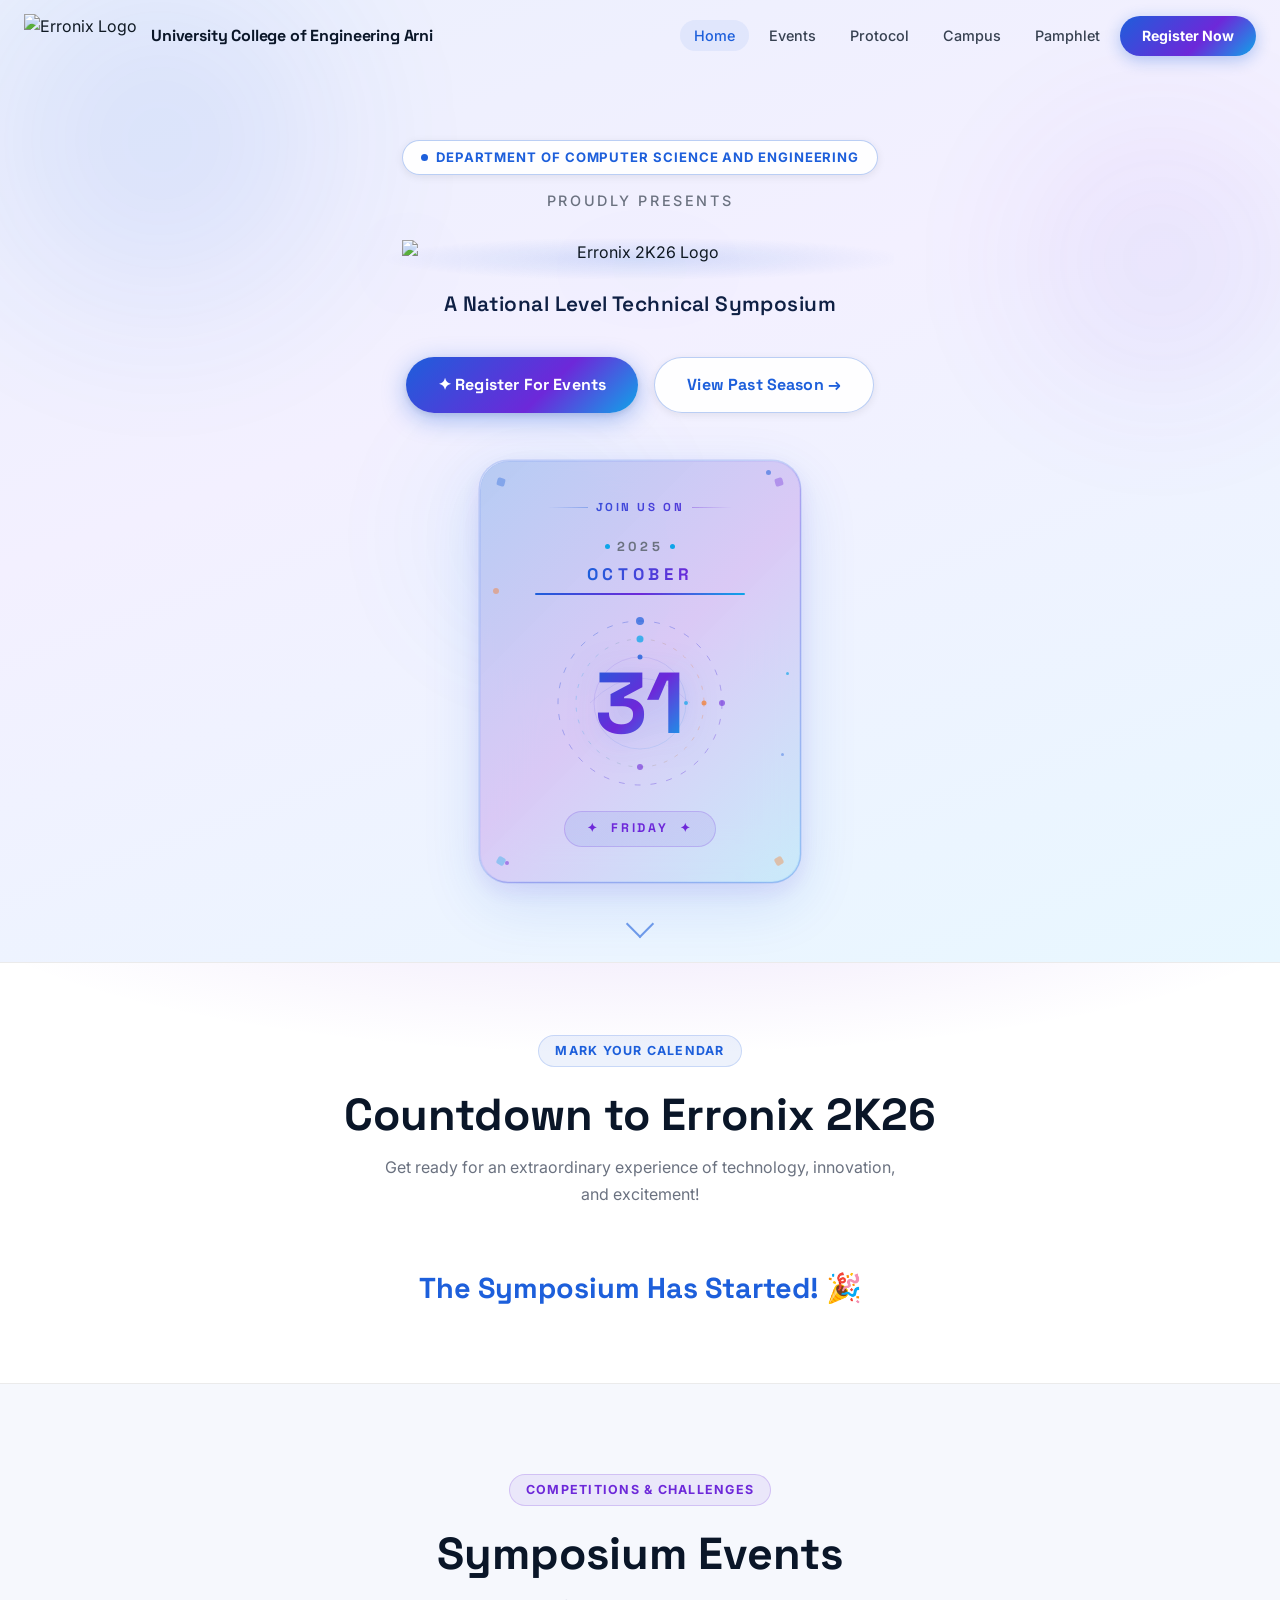
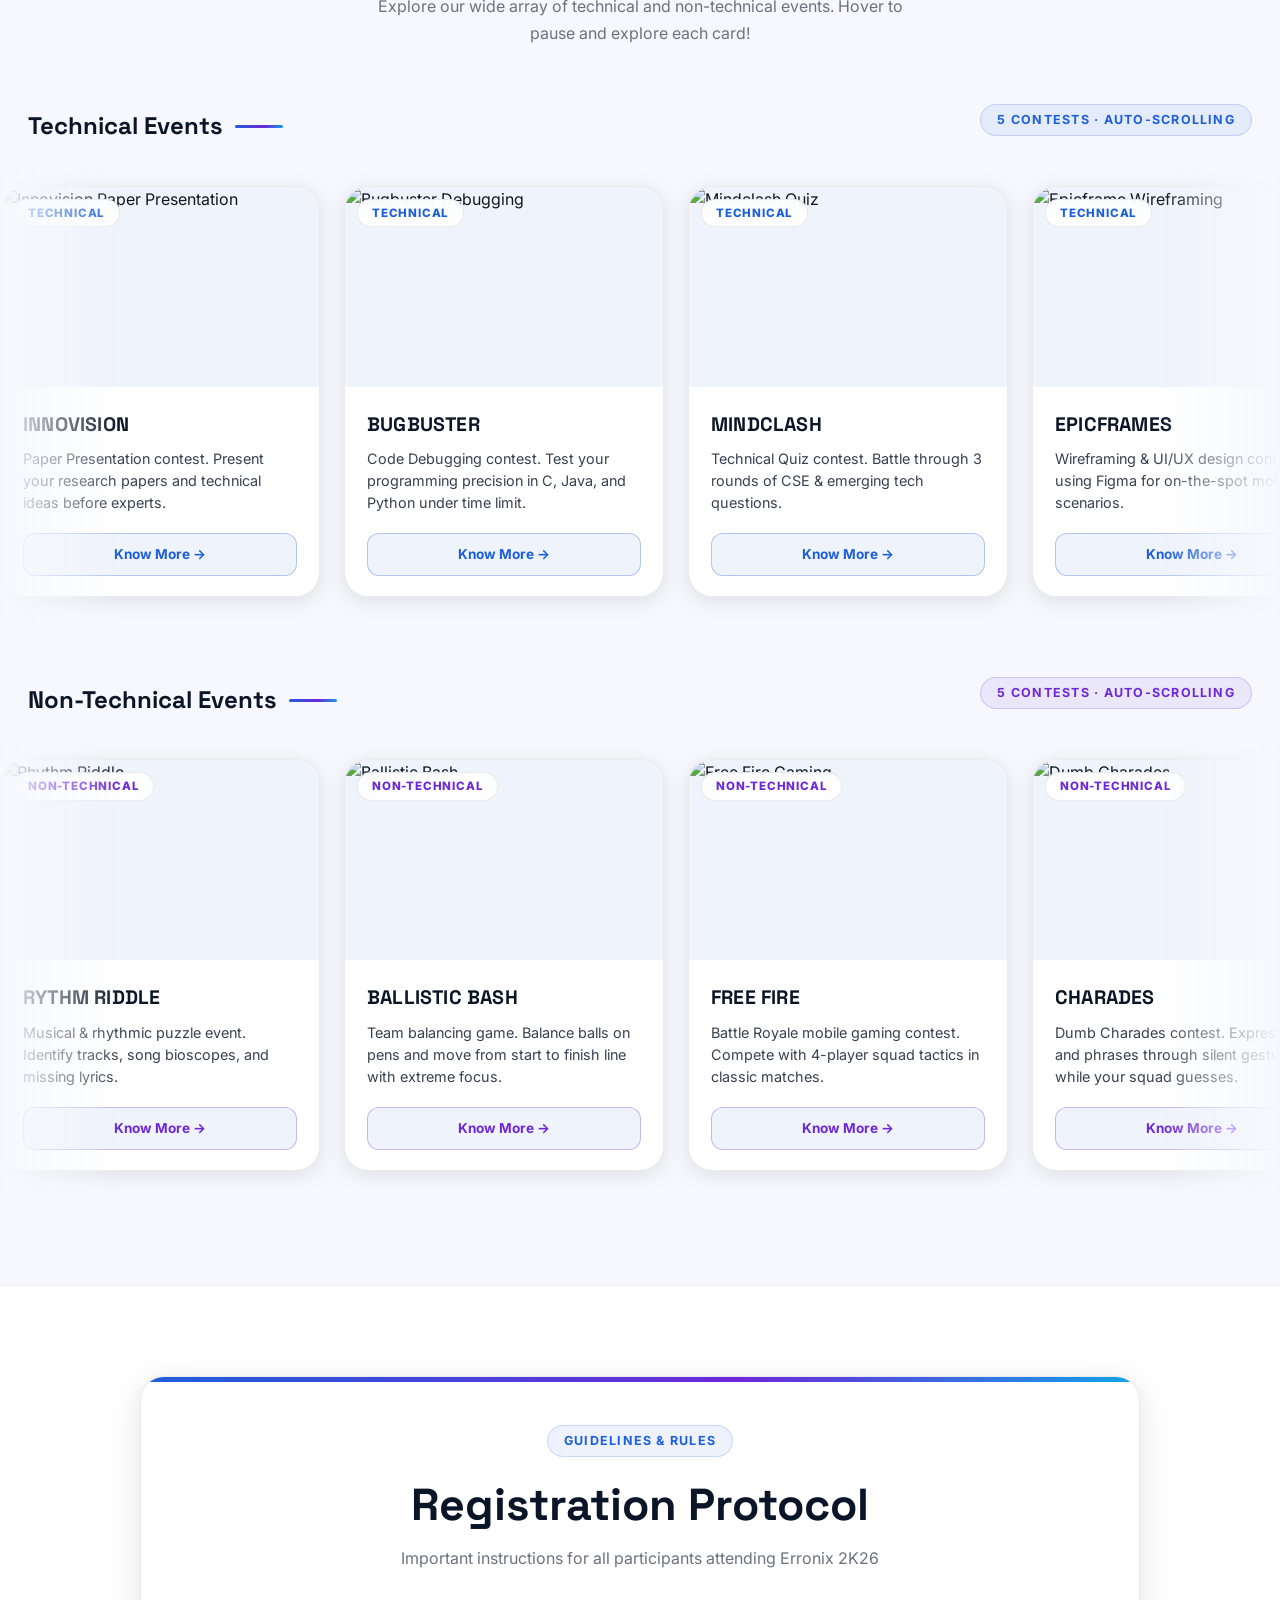
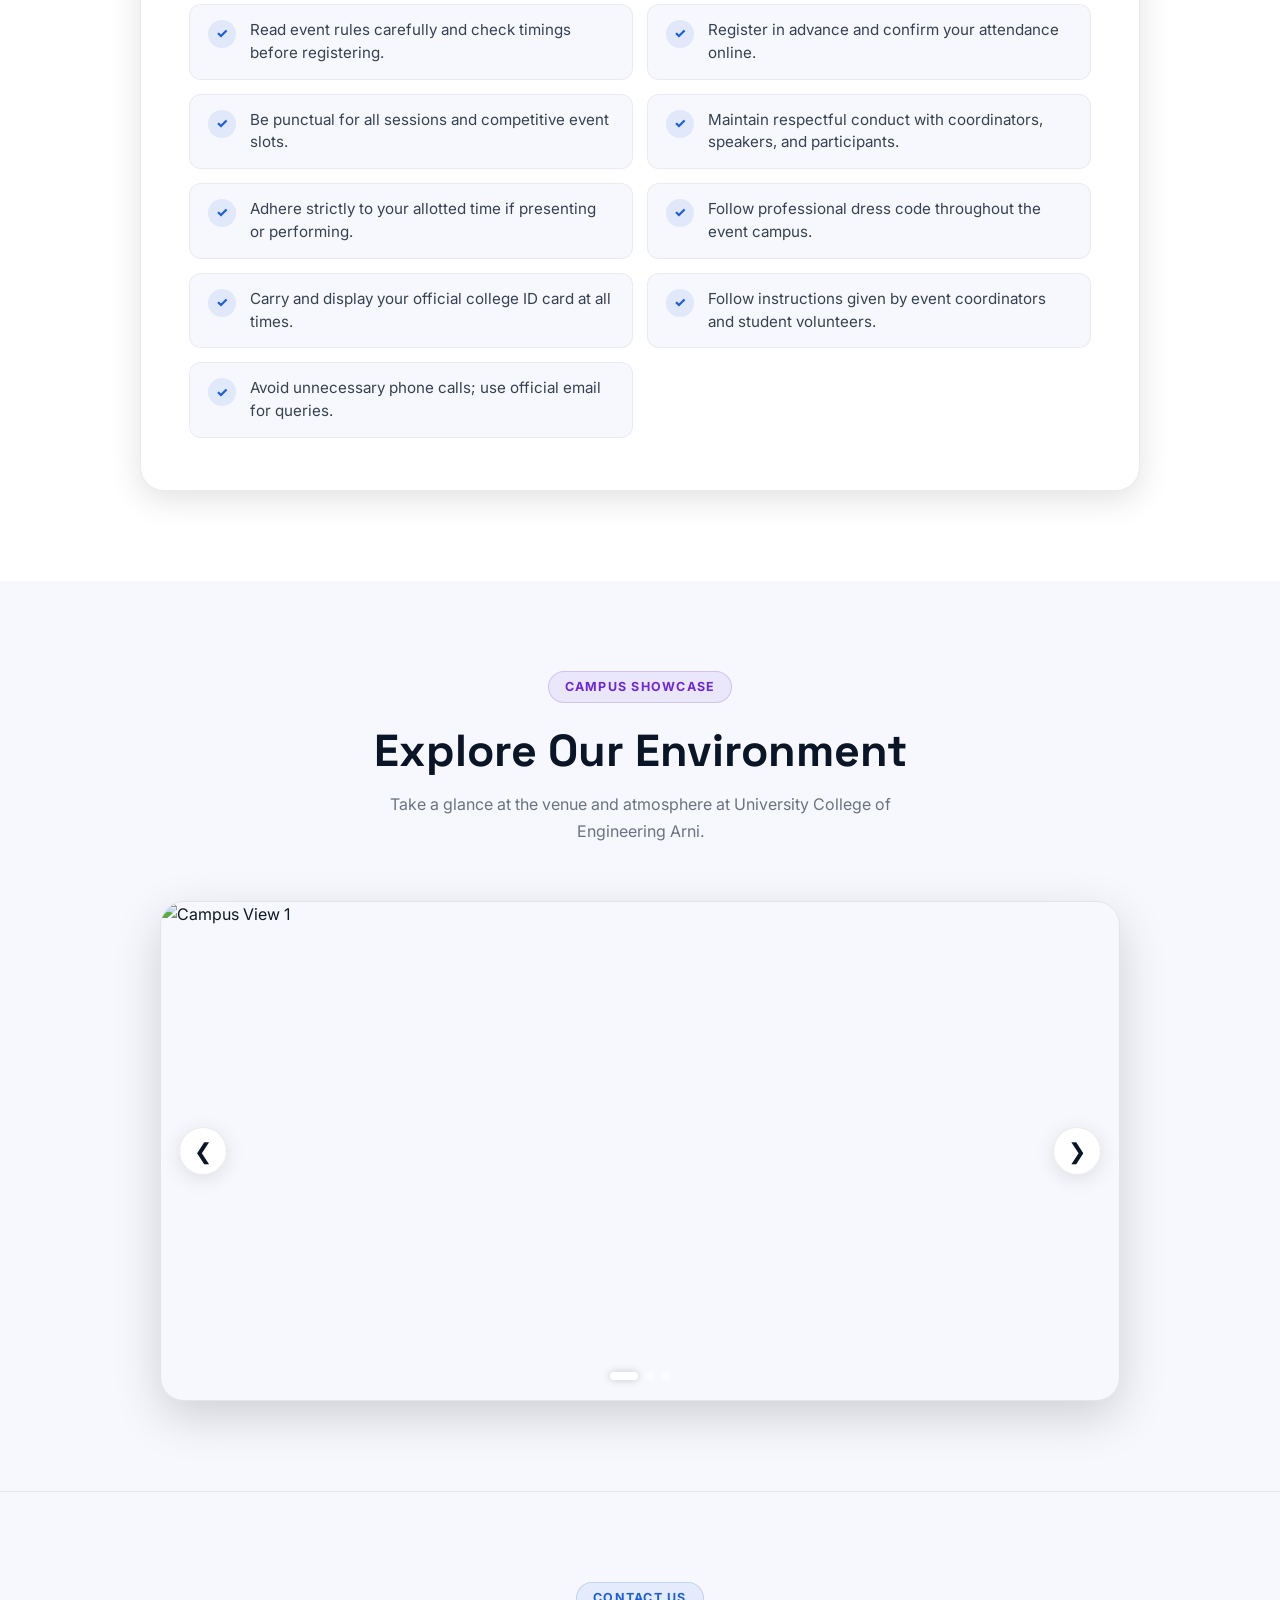
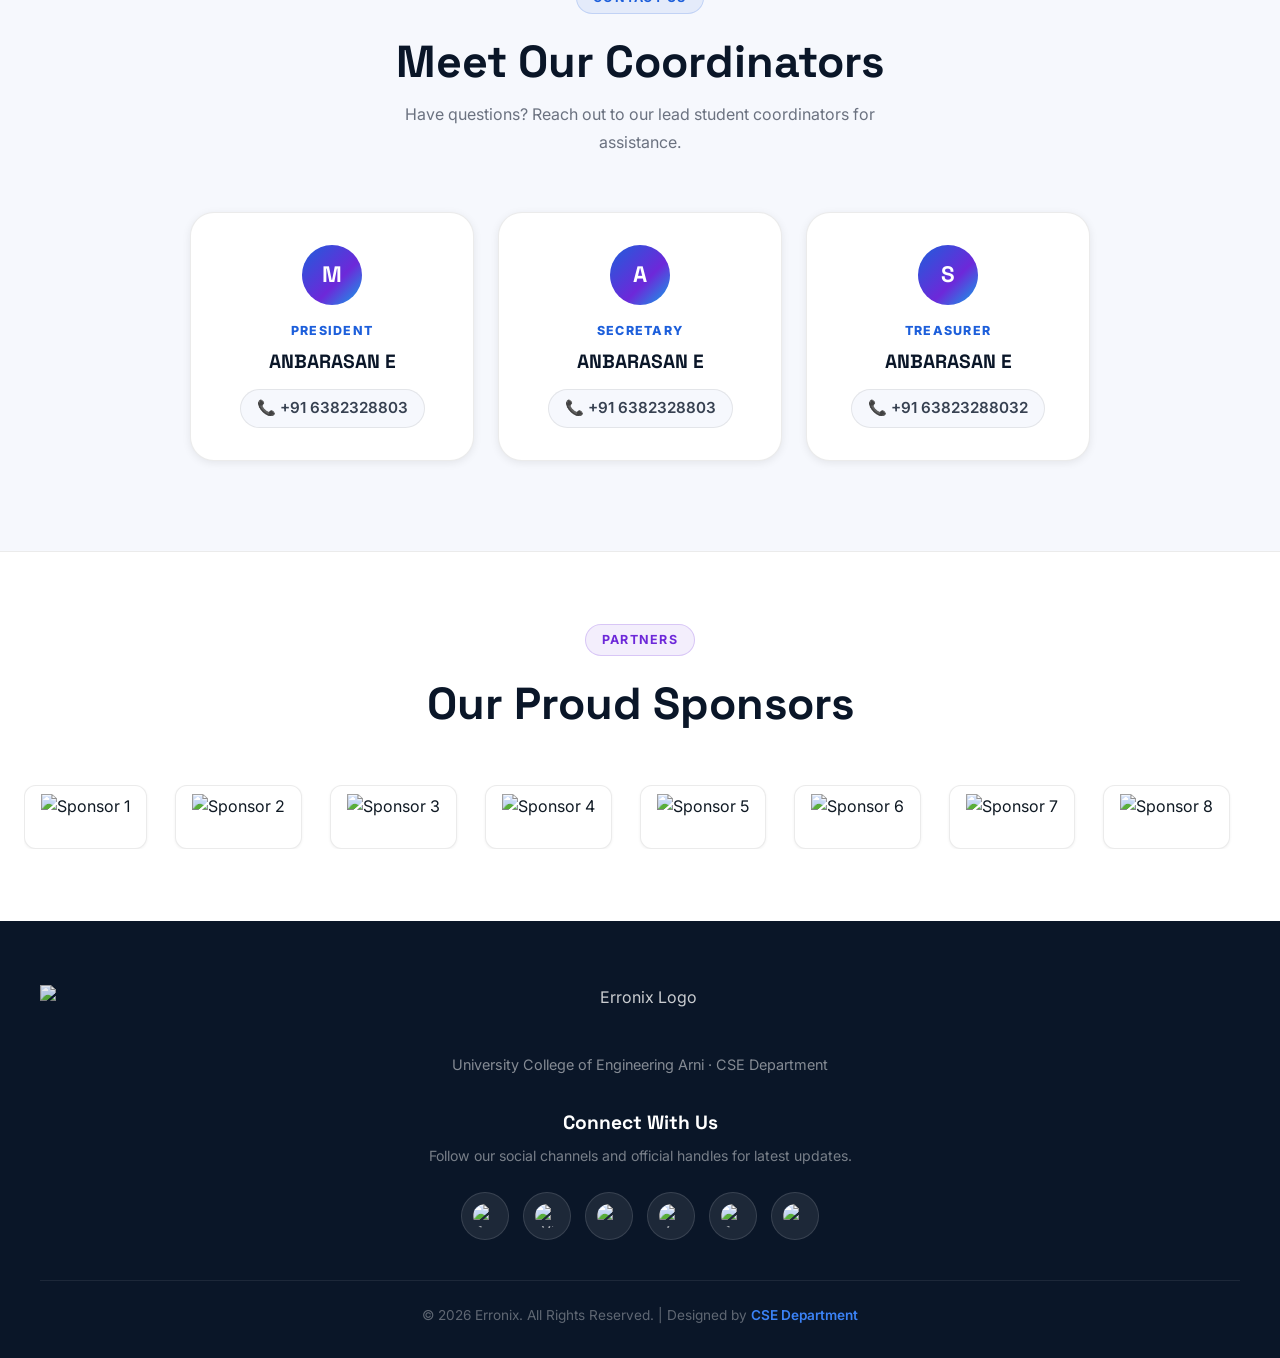
==== index.html @ 5294d1e8 "Add site HTML, CSS, and Markdown files" ====
<!DOCTYPE html>
<html lang="en">

<head>
  <meta charset="UTF-8" />
  <meta name="viewport" content="width=device-width, initial-scale=1.0" />
  <title>Erronix 2K26 — National Level Technical Symposium</title>
  <meta name="description"
    content="Erronix 2K26 — A national level technical symposium hosted by the Department of Computer Science and Engineering, University College of Engineering Arni. Register for technical and non-technical events.">
  <link rel="icon" type="image/x-icon" href="assets/weblogofinal.png">
  <link rel="preconnect" href="https://fonts.googleapis.com">
  <link rel="preconnect" href="https://fonts.gstatic.com" crossorigin>
  <link
    href="https://fonts.googleapis.com/css2?family=Inter:wght@300;400;500;600;700;800;900&family=Space+Grotesk:wght@400;500;600;700;800&display=swap"
    rel="stylesheet">

  <style>
    /* =============================================
       DESIGN TOKENS
    ============================================= */
    :root {
      --bg-main: #F6F8FD;
      --bg-surface: #FFFFFF;
      --bg-elevated: #EFF3FC;
      --bg-glass: rgba(255, 255, 255, 0.72);
      --bg-glass-strong: rgba(255, 255, 255, 0.92);

      --primary-navy: #0A1628;
      --primary-deep: #0F2044;
      --brand-blue: #1D5FDB;
      --brand-blue-light: #3B82F6;
      --brand-violet: #6D28D9;
      --brand-violet-light: #8B5CF6;
      --brand-cyan: #0EA5E9;
      --brand-orange: #F97316;

      --text-primary: #0F1923;
      --text-secondary: #374151;
      --text-muted: #6B7280;
      --text-inverse: #FFFFFF;

      --border-light: rgba(0, 0, 0, 0.08);
      --border-subtle: rgba(0, 0, 0, 0.05);
      --border-accent: rgba(29, 95, 219, 0.3);

      --gradient-primary: linear-gradient(135deg, #1D5FDB 0%, #6D28D9 60%, #0EA5E9 100%);
      --gradient-hero: linear-gradient(160deg, #EBF0FD 0%, #F3F0FF 40%, #E8F7FF 100%);
      --gradient-glow: radial-gradient(ellipse 80% 60% at 50% -20%, rgba(109, 40, 217, 0.12) 0%, transparent 70%);

      --shadow-xs: 0 1px 3px rgba(0, 0, 0, 0.06);
      --shadow-sm: 0 2px 8px rgba(0, 0, 0, 0.08);
      --shadow-md: 0 4px 20px rgba(0, 0, 0, 0.10);
      --shadow-lg: 0 8px 32px rgba(0, 0, 0, 0.12);
      --shadow-xl: 0 16px 48px rgba(0, 0, 0, 0.16);
      --shadow-glow-blue: 0 0 32px rgba(29, 95, 219, 0.25);
      --shadow-glow-violet: 0 0 32px rgba(109, 40, 217, 0.22);

      --radius-sm: 8px;
      --radius-md: 12px;
      --radius-lg: 18px;
      --radius-xl: 24px;
      --radius-full: 9999px;

      --font-body: 'Inter', sans-serif;
      --font-heading: 'Space Grotesk', sans-serif;

      --transition-fast: 0.18s cubic-bezier(0.4, 0, 0.2, 1);
      --transition-normal: 0.3s cubic-bezier(0.4, 0, 0.2, 1);
      --transition-slow: 0.55s cubic-bezier(0.4, 0, 0.2, 1);
    }

    /* =============================================
       RESET & BASE
    ============================================= */
    *,
    *::before,
    *::after {
      box-sizing: border-box;
      margin: 0;
      padding: 0;
    }

    html {
      scroll-behavior: smooth;
      font-size: 16px;
    }

    body {
      font-family: var(--font-body);
      background-color: var(--bg-main);
      color: var(--text-primary);
      line-height: 1.6;
      overflow-x: hidden;
    }

    a {
      text-decoration: none;
      color: inherit;
    }

    img {
      display: block;
      max-width: 100%;
    }

    ul {
      list-style: none;
    }

    button {
      cursor: pointer;
      border: none;
      background: none;
      font-family: inherit;
    }

    /* =============================================
       PARTICLE CANVAS BACKGROUND
    ============================================= */
    #particleCanvas {
      position: fixed;
      top: 0;
      left: 0;
      width: 100%;
      height: 100%;
      pointer-events: none;
      z-index: 0;
      opacity: 0.55;
    }

    /* =============================================
       HERO GRADIENT ORBS (decorative)
    ============================================= */
    .orb {
      position: absolute;
      border-radius: 50%;
      pointer-events: none;
      z-index: 0;
      filter: blur(70px);
      opacity: 0.45;
      animation: orbFloat 12s ease-in-out infinite;
    }

    .orb-1 {
      width: 520px;
      height: 520px;
      background: radial-gradient(circle, rgba(29, 95, 219, 0.28) 0%, transparent 70%);
      top: -120px;
      left: -100px;
      animation-delay: 0s;
    }

    .orb-2 {
      width: 400px;
      height: 400px;
      background: radial-gradient(circle, rgba(109, 40, 217, 0.22) 0%, transparent 70%);
      top: 60px;
      right: -80px;
      animation-delay: 4s;
    }

    .orb-3 {
      width: 300px;
      height: 300px;
      background: radial-gradient(circle, rgba(14, 165, 233, 0.18) 0%, transparent 70%);
      top: 40%;
      left: 30%;
      animation-delay: 7s;
    }

    @keyframes orbFloat {

      0%,
      100% {
        transform: translateY(0) scale(1);
      }

      50% {
        transform: translateY(-30px) scale(1.06);
      }
    }

    /* =============================================
       NAVBAR
    ============================================= */
    .navbar {
      position: fixed;
      top: 0;
      left: 0;
      right: 0;
      z-index: 1000;
      padding: 0 24px;
      transition: all 0.35s cubic-bezier(0.4, 0, 0.2, 1);
    }

    .navbar.scrolled {
      background: var(--bg-glass-strong);
      backdrop-filter: blur(20px) saturate(180%);
      -webkit-backdrop-filter: blur(20px) saturate(180%);
      border-bottom: 1px solid var(--border-light);
      box-shadow: var(--shadow-sm);
    }

    .nav-container {
      max-width: 1320px;
      margin: 0 auto;
      display: flex;
      align-items: center;
      justify-content: space-between;
      height: 72px;
      gap: 16px;
    }

    .nav-brand {
      display: flex;
      align-items: center;
      gap: 14px;
      flex-shrink: 0;
    }

    .nav-logo-img {
      height: 44px;
      width: auto;
      object-fit: contain;
      flex-shrink: 0;
    }

    .nav-college-title {
      font-family: var(--font-heading);
      font-size: clamp(1rem, 1.22vw, 1.2rem);
      font-weight: 700;
      color: var(--primary-navy);
      white-space: nowrap;
      flex-shrink: 0;
      letter-spacing: -0.01em;
      line-height: 1;
      display: block;
    }

    @media (max-width: 1180px) {
      .nav-college-title {
        font-size: clamp(0.85rem, 1.1vw, 1.05rem);
      }
    }

    @media (max-width: 768px) {
      .nav-college-title {
        font-size: clamp(0.72rem, 3.2vw, 0.92rem);
      }
      .nav-brand {
        gap: 8px;
      }
    }

    .nav-menu {
      display: flex;
      align-items: center;
      gap: 6px;
    }

    .nav-link {
      font-size: 0.9rem;
      font-weight: 500;
      color: var(--text-secondary);
      padding: 7px 14px;
      border-radius: var(--radius-full);
      transition: all var(--transition-fast);
      position: relative;
    }

    .nav-link:hover,
    .nav-link.active {
      color: var(--brand-blue);
      background: rgba(29, 95, 219, 0.07);
    }

    .btn-nav-register {
      display: inline-flex;
      align-items: center;
      gap: 8px;
      padding: 9px 22px;
      background: var(--gradient-primary);
      color: #fff;
      font-size: 0.88rem;
      font-weight: 700;
      border-radius: var(--radius-full);
      box-shadow: 0 4px 16px rgba(29, 95, 219, 0.32);
      transition: all var(--transition-normal);
      white-space: nowrap;
    }

    .btn-nav-register:hover {
      transform: translateY(-2px);
      box-shadow: 0 8px 24px rgba(29, 95, 219, 0.42);
    }

    /* Mobile toggle */
    .mobile-toggle {
      display: none;
      flex-direction: column;
      gap: 5px;
      padding: 8px;
      cursor: pointer;
    }

    .mobile-toggle span {
      display: block;
      width: 24px;
      height: 2px;
      background: var(--primary-navy);
      border-radius: 2px;
      transition: all 0.28s;
    }

    @media (max-width: 768px) {
      .mobile-toggle {
        display: flex;
      }

      .nav-menu {
        display: none;
        flex-direction: column;
        position: absolute;
        top: 72px;
        left: 0;
        right: 0;
        background: var(--bg-glass-strong);
        backdrop-filter: blur(20px);
        border-bottom: 1px solid var(--border-light);
        padding: 16px 20px 24px;
        gap: 4px;
        box-shadow: var(--shadow-lg);
      }

      .nav-menu.show {
        display: flex;
      }

      .nav-link {
        width: 100%;
        padding: 10px 16px;
      }

      .btn-nav-register {
        width: 100%;
        justify-content: center;
        margin-top: 8px;
      }
    }

    /* =============================================
       HERO SECTION
    ============================================= */
    .hero-section {
      position: relative;
      min-height: 100vh;
      display: flex;
      flex-direction: column;
      align-items: center;
      justify-content: center;
      text-align: center;
      padding: 140px 24px 80px;
      overflow: hidden;
      background: var(--gradient-hero);
    }

    .hero-content {
      position: relative;
      z-index: 2;
      display: flex;
      flex-direction: column;
      align-items: center;
    }

    /* Floating badge */
    .hero-badge {
      display: inline-flex;
      align-items: center;
      gap: 8px;
      background: var(--bg-glass-strong);
      border: 1px solid var(--border-accent);
      padding: 6px 18px;
      border-radius: var(--radius-full);
      font-size: 0.82rem;
      font-weight: 700;
      color: var(--brand-blue);
      letter-spacing: 0.07em;
      text-transform: uppercase;
      box-shadow: var(--shadow-sm);
      margin-bottom: 14px;
      animation: fadeSlideDown 0.7s ease both;
      animation-delay: 0.1s;
    }

    .hero-badge::before {
      content: '';
      width: 7px;
      height: 7px;
      border-radius: 50%;
      background: var(--brand-blue);
      animation: pulse 2s infinite;
    }

    @keyframes pulse {

      0%,
      100% {
        opacity: 1;
        transform: scale(1);
      }

      50% {
        opacity: 0.5;
        transform: scale(1.5);
      }
    }

    .hero-presents {
      font-size: 0.9rem;
      font-weight: 500;
      color: var(--text-muted);
      letter-spacing: 0.18em;
      text-transform: uppercase;
      margin-bottom: 28px;
      animation: fadeSlideDown 0.7s ease both;
      animation-delay: 0.2s;
    }

    .hero-logo-wrapper {
      max-width: 560px;
      width: 100%;
      margin: 0 auto 22px;
      animation: heroLogoIn 0.9s cubic-bezier(0.34, 1.56, 0.64, 1) both;
      animation-delay: 0.3s;
      position: relative;
    }

    .hero-logo-wrapper::after {
      content: '';
      position: absolute;
      inset: -16px;
      background: radial-gradient(ellipse 70% 50% at 50% 60%, rgba(29, 95, 219, 0.14) 0%, transparent 75%);
      z-index: -1;
      pointer-events: none;
    }

    .hero-logo-wrapper img {
      width: 100%;
      height: auto;
      filter: drop-shadow(0 16px 40px rgba(29, 95, 219, 0.22));
      transition: filter var(--transition-normal), transform var(--transition-normal);
    }

    .hero-logo-wrapper:hover img {
      transform: scale(1.02) translateY(-4px);
      filter: drop-shadow(0 24px 56px rgba(29, 95, 219, 0.32));
    }

    @keyframes heroLogoIn {
      0% {
        opacity: 0;
        transform: scale(0.8) translateY(30px);
      }

      100% {
        opacity: 1;
        transform: scale(1) translateY(0);
      }
    }

    .hero-sympo-tag {
      font-family: var(--font-heading);
      font-size: 1.3rem;
      font-weight: 600;
      color: var(--primary-deep);
      margin-bottom: 36px;
      letter-spacing: 0.02em;
      animation: fadeSlideUp 0.7s ease both;
      animation-delay: 0.5s;
    }

    /* CTA Buttons */
    .hero-actions {
      display: flex;
      gap: 16px;
      justify-content: center;
      flex-wrap: wrap;
      margin-bottom: 48px;
      animation: fadeSlideUp 0.7s ease both;
      animation-delay: 0.65s;
    }

    .btn-primary-hero {
      position: relative;
      display: inline-flex;
      align-items: center;
      gap: 10px;
      padding: 14px 32px;
      background: var(--gradient-primary);
      color: #fff;
      font-family: var(--font-heading);
      font-size: 1rem;
      font-weight: 700;
      border-radius: var(--radius-full);
      box-shadow: 0 6px 24px rgba(29, 95, 219, 0.38), 0 2px 6px rgba(0, 0, 0, 0.1);
      transition: all var(--transition-normal);
      overflow: hidden;
      letter-spacing: 0.01em;
    }

    .btn-primary-hero::before {
      content: '';
      position: absolute;
      inset: 0;
      background: linear-gradient(135deg, rgba(255, 255, 255, 0.2) 0%, transparent 60%);
      border-radius: inherit;
      opacity: 0;
      transition: opacity var(--transition-fast);
    }

    .btn-primary-hero:hover::before {
      opacity: 1;
    }

    .btn-primary-hero:hover {
      transform: translateY(-3px) scale(1.03);
      box-shadow: 0 12px 36px rgba(29, 95, 219, 0.46), 0 4px 12px rgba(0, 0, 0, 0.12);
    }

    .btn-primary-hero:active {
      transform: translateY(-1px) scale(1.01);
    }

    .btn-secondary-hero {
      display: inline-flex;
      align-items: center;
      gap: 10px;
      padding: 14px 32px;
      background: var(--bg-glass-strong);
      color: var(--brand-blue);
      font-family: var(--font-heading);
      font-size: 1rem;
      font-weight: 700;
      border-radius: var(--radius-full);
      border: 1.5px solid var(--border-accent);
      backdrop-filter: blur(10px);
      box-shadow: var(--shadow-sm);
      transition: all var(--transition-normal);
      letter-spacing: 0.01em;
    }

    .btn-secondary-hero:hover {
      transform: translateY(-3px);
      background: rgba(29, 95, 219, 0.06);
      box-shadow: var(--shadow-md), 0 0 0 3px rgba(29, 95, 219, 0.1);
      border-color: var(--brand-blue);
    }

    /* =============================================
       PREMIUM DATE CARD
    ============================================= */
    .edc-card {
      position: relative;
      width: 320px;
      padding: 36px 28px 34px;
      border-radius: 28px;
      background: rgba(255, 255, 255, 0.88);
      backdrop-filter: blur(24px) saturate(180%);
      -webkit-backdrop-filter: blur(24px) saturate(180%);
      border: 1.5px solid transparent;
      background-clip: padding-box;
      box-shadow:
        0 20px 60px rgba(29, 95, 219, 0.14),
        0 8px 24px rgba(109, 40, 217, 0.1),
        0 0 0 1.5px rgba(29, 95, 219, 0.18);
      text-align: center;
      cursor: default;
      animation: dateCardIn 1.1s cubic-bezier(0.34, 1.56, 0.64, 1) both;
      animation-delay: 0.85s;
      transition: transform 0.08s linear, box-shadow var(--transition-normal);
      overflow: visible;
    }

    .edc-card::before {
      content: '';
      position: absolute;
      inset: -1.5px;
      border-radius: 29px;
      background: linear-gradient(135deg, rgba(29, 95, 219, 0.45), rgba(109, 40, 217, 0.35), rgba(14, 165, 233, 0.3));
      z-index: -1;
      opacity: 0.7;
      transition: opacity var(--transition-normal);
    }

    .edc-card:hover::before {
      opacity: 1;
    }

    .edc-card:hover {
      box-shadow:
        0 28px 72px rgba(29, 95, 219, 0.22),
        0 12px 36px rgba(109, 40, 217, 0.16),
        0 0 0 1.5px rgba(29, 95, 219, 0.3);
    }

    /* Join Us On label */
    .edc-join-label {
      font-family: var(--font-heading);
      font-size: 0.72rem;
      font-weight: 800;
      letter-spacing: 0.22em;
      text-transform: uppercase;
      background: linear-gradient(90deg, #1D5FDB, #6D28D9);
      -webkit-background-clip: text;
      -webkit-text-fill-color: transparent;
      background-clip: text;
      margin-bottom: 20px;
      animation: dateCardIn 0.6s ease both;
      animation-delay: 1.05s;
      display: flex;
      align-items: center;
      justify-content: center;
      gap: 8px;
    }

    .edc-join-label::before,
    .edc-join-label::after {
      content: '';
      flex: 1;
      height: 1px;
      background: linear-gradient(90deg, transparent, rgba(29, 95, 219, 0.35));
      max-width: 40px;
    }

    .edc-join-label::after {
      background: linear-gradient(90deg, rgba(109, 40, 217, 0.35), transparent);
    }

    /* Year */
    .edc-year {
      font-family: var(--font-heading);
      font-size: 0.82rem;
      font-weight: 700;
      color: var(--text-muted);
      letter-spacing: 0.25em;
      margin-bottom: 4px;
      display: flex;
      align-items: center;
      justify-content: center;
      gap: 7px;
      animation: dateCardIn 0.5s ease both;
      animation-delay: 1.15s;
    }

    .edc-year-dot {
      width: 5px;
      height: 5px;
      border-radius: 50%;
      background: var(--brand-cyan);
      animation: yearDotPulse 2.4s ease-in-out infinite;
    }

    @keyframes yearDotPulse {

      0%,
      100% {
        opacity: 1;
        transform: scale(1);
        box-shadow: 0 0 0 0 rgba(14, 165, 233, 0.5);
      }

      50% {
        opacity: 0.7;
        transform: scale(1.3);
        box-shadow: 0 0 0 4px rgba(14, 165, 233, 0);
      }
    }

    /* Month */
    .edc-month-wrapper {
      position: relative;
      margin-bottom: 18px;
      animation: dateCardIn 0.5s ease both;
      animation-delay: 1.25s;
    }

    .edc-month {
      font-family: var(--font-heading);
      font-size: 1.05rem;
      font-weight: 800;
      letter-spacing: 0.28em;
      background: linear-gradient(90deg, #1D5FDB 0%, #6D28D9 100%);
      -webkit-background-clip: text;
      -webkit-text-fill-color: transparent;
      background-clip: text;
      text-transform: uppercase;
      display: inline-block;
    }

    .edc-month-line {
      height: 2px;
      background: linear-gradient(90deg, #1D5FDB, #6D28D9, #0EA5E9);
      border-radius: 2px;
      margin: 5px auto 0;
      width: 0;
      transition: width 0.7s cubic-bezier(0.4, 0, 0.2, 1);
    }

    .edc-card.is-visible .edc-month-line {
      width: 80%;
    }

    /* Date number ring system */
    .edc-date-ring-wrap {
      position: relative;
      width: 180px;
      height: 180px;
      margin: 0 auto 18px;
      display: flex;
      align-items: center;
      justify-content: center;
    }

    /* Orbit SVG */
    .edc-orbit-svg {
      position: absolute;
      inset: 0;
      width: 100%;
      height: 100%;
      pointer-events: none;
    }

    .edc-orbit-1 {
      animation: orbitSpin1 18s linear infinite;
      transform-origin: 50% 50%;
    }

    .edc-orbit-2 {
      animation: orbitSpin2 28s linear infinite;
      transform-origin: 50% 50%;
    }

    .edc-orbit-3 {
      animation: orbitSpin3 12s linear infinite;
      transform-origin: 50% 50%;
    }

    .edc-card:hover .edc-orbit-1 {
      animation-duration: 10s;
    }

    .edc-card:hover .edc-orbit-2 {
      animation-duration: 16s;
    }

    .edc-card:hover .edc-orbit-3 {
      animation-duration: 7s;
    }

    @keyframes orbitSpin1 {
      from {
        transform: rotate(0deg);
      }

      to {
        transform: rotate(360deg);
      }
    }

    @keyframes orbitSpin2 {
      from {
        transform: rotate(0deg);
      }

      to {
        transform: rotate(-360deg);
      }
    }

    @keyframes orbitSpin3 {
      from {
        transform: rotate(0deg);
      }

      to {
        transform: rotate(360deg);
      }
    }

    /* The big date number */
    .edc-number {
      font-family: var(--font-heading);
      font-size: 5.4rem;
      font-weight: 900;
      line-height: 1;
      background: linear-gradient(135deg, #1D5FDB 0%, #6D28D9 50%, #0EA5E9 100%);
      -webkit-background-clip: text;
      -webkit-text-fill-color: transparent;
      background-clip: text;
      position: relative;
      z-index: 2;
      animation: numberReveal 0.9s cubic-bezier(0.34, 1.56, 0.64, 1) both;
      animation-delay: 1.35s;
      transition: filter var(--transition-normal);
      filter: drop-shadow(0 4px 18px rgba(29, 95, 219, 0.22));
    }

    .edc-card:hover .edc-number {
      filter: drop-shadow(0 4px 28px rgba(29, 95, 219, 0.42));
    }

    @keyframes numberReveal {
      0% {
        opacity: 0;
        transform: scale(0.82);
        filter: blur(8px) drop-shadow(0 0 0 rgba(29, 95, 219, 0));
      }

      100% {
        opacity: 1;
        transform: scale(1);
        filter: blur(0) drop-shadow(0 4px 18px rgba(29, 95, 219, 0.22));
      }
    }

    /* Subtle floating glow after load — very gentle */
    .edc-number.loaded {
      animation: numberReveal 0.9s cubic-bezier(0.34, 1.56, 0.64, 1) both,
        numberGlow 4s ease-in-out 2.5s infinite;
    }

    @keyframes numberGlow {

      0%,
      100% {
        filter: drop-shadow(0 4px 18px rgba(29, 95, 219, 0.22));
      }

      50% {
        filter: drop-shadow(0 4px 28px rgba(109, 40, 217, 0.35));
      }
    }

    /* FRIDAY pill */
    .edc-day-pill {
      display: inline-flex;
      align-items: center;
      gap: 6px;
      padding: 7px 22px;
      background: linear-gradient(90deg, rgba(29, 95, 219, 0.09), rgba(109, 40, 217, 0.09));
      border: 1px solid rgba(109, 40, 217, 0.2);
      border-radius: var(--radius-full);
      font-family: var(--font-heading);
      font-size: 0.78rem;
      font-weight: 800;
      letter-spacing: 0.22em;
      color: var(--brand-violet);
      text-transform: uppercase;
      transition: background var(--transition-fast), border-color var(--transition-fast);
      animation: dateCardIn 0.5s ease both;
      animation-delay: 1.55s;
    }

    .edc-card:hover .edc-day-pill {
      background: linear-gradient(90deg, rgba(29, 95, 219, 0.15), rgba(109, 40, 217, 0.15));
      border-color: rgba(109, 40, 217, 0.35);
    }

    /* Tiny CSS particles around ring */
    .edc-particle {
      position: absolute;
      border-radius: 50%;
      pointer-events: none;
      z-index: 1;
    }

    .edc-p1 {
      width: 5px;
      height: 5px;
      background: rgba(29, 95, 219, 0.55);
      top: 8px;
      right: 28px;
      animation: floatP1 5.2s ease-in-out infinite;
    }

    .edc-p2 {
      width: 4px;
      height: 4px;
      background: rgba(109, 40, 217, 0.5);
      bottom: 16px;
      left: 24px;
      animation: floatP2 6.8s ease-in-out infinite;
    }

    .edc-p3 {
      width: 3px;
      height: 3px;
      background: rgba(14, 165, 233, 0.65);
      top: 50%;
      right: 10px;
      animation: floatP3 4.5s ease-in-out infinite;
    }

    .edc-p4 {
      width: 6px;
      height: 6px;
      background: rgba(249, 115, 22, 0.4);
      top: 30%;
      left: 12px;
      animation: floatP4 7.2s ease-in-out infinite;
    }

    .edc-p5 {
      width: 3px;
      height: 3px;
      background: rgba(29, 95, 219, 0.4);
      bottom: 30%;
      right: 15px;
      animation: floatP1 5.9s ease-in-out 1s infinite;
    }

    @keyframes floatP1 {

      0%,
      100% {
        transform: translateY(0) scale(1);
        opacity: 0.7;
      }

      50% {
        transform: translateY(-10px) scale(1.2);
        opacity: 1;
      }
    }

    @keyframes floatP2 {

      0%,
      100% {
        transform: translateY(0) translateX(0);
        opacity: 0.6;
      }

      50% {
        transform: translateY(-8px) translateX(5px);
        opacity: 0.9;
      }
    }

    @keyframes floatP3 {

      0%,
      100% {
        transform: translateY(0);
        opacity: 0.5;
      }

      50% {
        transform: translateY(8px);
        opacity: 1;
      }
    }

    @keyframes floatP4 {

      0%,
      100% {
        transform: translate(0, 0) scale(1);
        opacity: 0.5;
      }

      50% {
        transform: translate(6px, -6px) scale(1.3);
        opacity: 0.9;
      }
    }

    /* Gradient corner squares */
    .edc-corner {
      position: absolute;
      width: 8px;
      height: 8px;
      border-radius: 2px;
      opacity: 0.35;
    }

    .edc-corner-tl {
      top: 16px;
      left: 16px;
      background: var(--brand-blue);
      transform: rotate(15deg);
      animation: cornerSpin 9s linear infinite;
    }

    .edc-corner-tr {
      top: 16px;
      right: 16px;
      background: var(--brand-violet);
      transform: rotate(-15deg);
      animation: cornerSpin 7s linear infinite reverse;
    }

    .edc-corner-bl {
      bottom: 16px;
      left: 16px;
      background: var(--brand-cyan);
      transform: rotate(30deg);
      animation: cornerSpin 11s linear infinite;
    }

    .edc-corner-br {
      bottom: 16px;
      right: 16px;
      background: var(--brand-orange);
      transform: rotate(-30deg);
      animation: cornerSpin 8s linear infinite reverse;
    }

    @keyframes cornerSpin {
      from {
        transform: rotate(0deg);
      }

      to {
        transform: rotate(360deg);
      }
    }

    @keyframes dateCardIn {
      0% {
        opacity: 0;
        transform: translateY(20px) scale(0.95);
      }

      100% {
        opacity: 1;
        transform: translateY(0) scale(1);
      }
    }

    /* Reduced motion */
    @media (prefers-reduced-motion: reduce) {

      .edc-orbit-1,
      .edc-orbit-2,
      .edc-orbit-3,
      .edc-p1,
      .edc-p2,
      .edc-p3,
      .edc-p4,
      .edc-p5,
      .edc-corner-tl,
      .edc-corner-tr,
      .edc-corner-bl,
      .edc-corner-br,
      .edc-year-dot {
        animation: none !important;
      }

      .edc-card {
        transition: none !important;
        transform: none !important;
      }
    }

    /* Responsive */
    @media (max-width: 480px) {
      .edc-card {
        width: 280px;
        padding: 28px 18px 26px;
      }

      .edc-number {
        font-size: 4.4rem;
      }

      .edc-date-ring-wrap {
        width: 150px;
        height: 150px;
      }
    }

    /* Hero scroll arrow */
    .hero-scroll-arrow {
      position: absolute;
      bottom: 28px;
      left: 50%;
      transform: translateX(-50%);
      z-index: 3;
      display: flex;
      flex-direction: column;
      align-items: center;
      gap: 6px;
      opacity: 0.6;
      animation: heroArrowBounce 2s ease-in-out infinite;
    }

    .hero-scroll-arrow span {
      display: block;
      width: 20px;
      height: 20px;
      border-right: 2px solid var(--brand-blue);
      border-bottom: 2px solid var(--brand-blue);
      transform: rotate(45deg);
    }

    @keyframes heroArrowBounce {

      0%,
      100% {
        transform: translateX(-50%) translateY(0);
      }

      50% {
        transform: translateX(-50%) translateY(8px);
      }
    }

    /* Entry animations */
    @keyframes fadeSlideDown {
      0% {
        opacity: 0;
        transform: translateY(-20px);
      }

      100% {
        opacity: 1;
        transform: translateY(0);
      }
    }

    @keyframes fadeSlideUp {
      0% {
        opacity: 0;
        transform: translateY(24px);
      }

      100% {
        opacity: 1;
        transform: translateY(0);
      }
    }

    /* =============================================
       SECTION COMMONS
    ============================================= */
    .section-padding {
      padding: 90px 24px;
      position: relative;
      z-index: 1;
    }

    .section-header {
      text-align: center;
      margin-bottom: 56px;
    }

    .section-badge {
      display: inline-flex;
      align-items: center;
      gap: 6px;
      background: rgba(29, 95, 219, 0.08);
      border: 1px solid rgba(29, 95, 219, 0.18);
      color: var(--brand-blue);
      padding: 5px 16px;
      border-radius: var(--radius-full);
      font-size: 0.78rem;
      font-weight: 700;
      letter-spacing: 0.1em;
      text-transform: uppercase;
      margin-bottom: 14px;
    }

    .section-badge.violet {
      background: rgba(109, 40, 217, 0.08);
      border-color: rgba(109, 40, 217, 0.2);
      color: var(--brand-violet);
    }

    .section-title {
      font-family: var(--font-heading);
      font-size: clamp(1.8rem, 3.5vw, 2.8rem);
      font-weight: 800;
      color: var(--primary-navy);
      line-height: 1.15;
      margin-bottom: 14px;
    }

    .section-subtitle {
      font-size: 1rem;
      color: var(--text-muted);
      max-width: 540px;
      margin: 0 auto;
      line-height: 1.7;
    }

    /* Reveal animation */
    .reveal {
      opacity: 0;
      transform: translateY(28px);
      transition: opacity 0.65s cubic-bezier(0.4, 0, 0.2, 1), transform 0.65s cubic-bezier(0.4, 0, 0.2, 1);
    }

    .reveal.visible {
      opacity: 1;
      transform: translateY(0);
    }

    /* =============================================
       COUNTDOWN
    ============================================= */
    .countdown-section {
      background: #fff;
      border-top: 1px solid var(--border-light);
      border-bottom: 1px solid var(--border-light);
      padding: 72px 24px;
      position: relative;
      z-index: 1;
      overflow: hidden;
    }

    .countdown-section::before {
      content: '';
      position: absolute;
      inset: 0;
      background: var(--gradient-glow);
      pointer-events: none;
    }

    .countdown-container {
      display: flex;
      justify-content: center;
      flex-wrap: wrap;
      gap: 24px;
      margin-top: 40px;
    }

    .time-card {
      position: relative;
      background: var(--bg-surface);
      border: 1px solid var(--border-light);
      border-radius: var(--radius-lg);
      padding: 28px 36px 22px;
      text-align: center;
      min-width: 130px;
      box-shadow: var(--shadow-md);
      overflow: hidden;
      transition: transform var(--transition-normal), box-shadow var(--transition-normal);
    }

    .time-card:hover {
      transform: translateY(-6px);
      box-shadow: var(--shadow-lg), var(--shadow-glow-blue);
    }

    .time-card::before {
      content: '';
      position: absolute;
      top: 0;
      left: 0;
      right: 0;
      height: 4px;
      background: var(--gradient-primary);
    }

    .time-card::after {
      content: '';
      position: absolute;
      inset: 0;
      background: var(--gradient-hero);
      opacity: 0;
      transition: opacity var(--transition-normal);
    }

    .time-card:hover::after {
      opacity: 0.35;
    }

    .flip-value {
      font-family: var(--font-heading);
      font-size: 3.2rem;
      font-weight: 900;
      background: var(--gradient-primary);
      -webkit-background-clip: text;
      -webkit-text-fill-color: transparent;
      background-clip: text;
      line-height: 1;
      position: relative;
      z-index: 1;
    }

    .time-label {
      font-size: 0.75rem;
      font-weight: 800;
      color: var(--text-muted);
      letter-spacing: 0.2em;
      margin-top: 10px;
      position: relative;
      z-index: 1;
    }

    /* =============================================
       EVENTS MARQUEE
    ============================================= */
    .events-section {
      padding: 90px 0;
      position: relative;
      z-index: 1;
      background: var(--bg-main);
    }

    .events-section .section-header {
      padding: 0 24px;
    }

    .events-category-header {
      display: flex;
      align-items: center;
      justify-content: space-between;
      max-width: 1280px;
      margin: 0 auto 20px;
      padding: 0 28px;
    }

    .events-category-title {
      font-family: var(--font-heading);
      font-size: 1.5rem;
      font-weight: 800;
      color: var(--primary-navy);
      display: flex;
      align-items: center;
      gap: 12px;
    }

    .events-category-title::after {
      content: '';
      height: 3px;
      width: 48px;
      background: var(--gradient-primary);
      border-radius: var(--radius-full);
      display: inline-block;
    }

    .marquee-wrapper {
      width: 100%;
      overflow: hidden;
      position: relative;
      padding: 16px 0 24px;
    }

    .marquee-wrapper::before,
    .marquee-wrapper::after {
      content: '';
      position: absolute;
      top: 0;
      width: 120px;
      height: 100%;
      z-index: 5;
      pointer-events: none;
    }

    .marquee-wrapper::before {
      left: 0;
      background: linear-gradient(to right, var(--bg-main), transparent);
    }

    .marquee-wrapper::after {
      right: 0;
      background: linear-gradient(to left, var(--bg-main), transparent);
    }

    .marquee-track {
      display: flex;
      gap: 24px;
      width: max-content;
      animation: scrollLeft 30s linear infinite;
    }

    .marquee-track-reverse {
      display: flex;
      gap: 24px;
      width: max-content;
      animation: scrollRight 32s linear infinite;
    }

    .marquee-wrapper:hover .marquee-track,
    .marquee-wrapper:hover .marquee-track-reverse {
      animation-play-state: paused;
    }

    @keyframes scrollLeft {
      0% {
        transform: translateX(0);
      }

      100% {
        transform: translateX(-50%);
      }
    }

    @keyframes scrollRight {
      0% {
        transform: translateX(-50%);
      }

      100% {
        transform: translateX(0);
      }
    }

    /* Event Card */
    .event-card {
      width: 320px;
      flex-shrink: 0;
      background: var(--bg-surface);
      border: 1px solid var(--border-light);
      border-radius: var(--radius-xl);
      overflow: hidden;
      box-shadow: var(--shadow-md);
      transition: all var(--transition-normal);
      display: flex;
      flex-direction: column;
      cursor: pointer;
    }

    .event-card:hover {
      transform: translateY(-12px) scale(1.025);
      box-shadow: var(--shadow-xl), var(--shadow-glow-blue);
      border-color: rgba(29, 95, 219, 0.25);
      z-index: 10;
    }

    .event-img-wrap {
      height: 200px;
      position: relative;
      overflow: hidden;
      background: var(--bg-elevated);
    }

    .event-img-wrap img {
      width: 100%;
      height: 100%;
      object-fit: cover;
      transition: transform 0.6s cubic-bezier(0.4, 0, 0.2, 1);
    }

    .event-card:hover .event-img-wrap img {
      transform: scale(1.1);
    }

    .event-cat-badge {
      position: absolute;
      top: 12px;
      left: 12px;
      padding: 4px 14px;
      background: var(--bg-glass-strong);
      backdrop-filter: blur(8px);
      border: 1px solid var(--border-light);
      border-radius: var(--radius-full);
      font-size: 0.72rem;
      font-weight: 800;
      letter-spacing: 0.07em;
      text-transform: uppercase;
    }

    .cat-tech {
      color: var(--brand-blue);
    }

    .cat-nontech {
      color: var(--brand-violet);
    }

    /* Shimmer overlay on hover */
    .event-img-wrap::after {
      content: '';
      position: absolute;
      inset: 0;
      background: linear-gradient(135deg, transparent 40%, rgba(29, 95, 219, 0.18) 100%);
      opacity: 0;
      transition: opacity var(--transition-normal);
    }

    .event-card:hover .event-img-wrap::after {
      opacity: 1;
    }

    .event-body {
      padding: 22px 22px 20px;
      display: flex;
      flex-direction: column;
      flex-grow: 1;
    }

    .event-name {
      font-family: var(--font-heading);
      font-size: 1.22rem;
      font-weight: 800;
      color: var(--primary-navy);
      margin-bottom: 8px;
      letter-spacing: 0.01em;
    }

    .event-desc-text {
      font-size: 0.9rem;
      color: var(--text-secondary);
      line-height: 1.55;
      margin-bottom: 18px;
      flex-grow: 1;
    }

    .btn-event {
      display: inline-flex;
      align-items: center;
      justify-content: center;
      gap: 8px;
      padding: 10px 20px;
      background: var(--bg-elevated);
      color: var(--brand-blue);
      font-size: 0.85rem;
      font-weight: 700;
      border-radius: var(--radius-md);
      border: 1px solid var(--border-accent);
      transition: all var(--transition-fast);
    }

    .btn-event:hover {
      background: var(--brand-blue);
      color: #fff;
      border-color: var(--brand-blue);
      box-shadow: 0 4px 16px rgba(29, 95, 219, 0.28);
      transform: translateY(-1px);
    }

    /* =============================================
       PROTOCOL
    ============================================= */
    .protocol-section {
      background: #fff;
      border-top: 1px solid var(--border-light);
      padding: 90px 24px;
      position: relative;
      z-index: 1;
    }

    .protocol-card {
      max-width: 1000px;
      margin: 0 auto;
      background: var(--bg-surface);
      border: 1px solid var(--border-light);
      border-radius: var(--radius-xl);
      padding: 48px 48px 52px;
      box-shadow: var(--shadow-lg);
      position: relative;
      overflow: hidden;
    }

    .protocol-card::before {
      content: '';
      position: absolute;
      top: 0;
      left: 0;
      right: 0;
      height: 5px;
      background: var(--gradient-primary);
    }

    .protocol-grid {
      display: grid;
      grid-template-columns: repeat(auto-fit, minmax(380px, 1fr));
      gap: 14px;
      margin-top: 32px;
    }

    .protocol-item {
      display: flex;
      align-items: flex-start;
      gap: 14px;
      padding: 14px 18px;
      background: var(--bg-main);
      border: 1px solid var(--border-subtle);
      border-radius: var(--radius-md);
      transition: all var(--transition-fast);
    }

    .protocol-item:hover {
      border-color: var(--border-accent);
      background: rgba(29, 95, 219, 0.04);
      transform: translateX(4px);
    }

    .protocol-icon {
      width: 28px;
      height: 28px;
      border-radius: 50%;
      background: rgba(29, 95, 219, 0.1);
      display: flex;
      align-items: center;
      justify-content: center;
      color: var(--brand-blue);
      font-size: 0.85rem;
      font-weight: 800;
      flex-shrink: 0;
      margin-top: 1px;
    }

    .protocol-text {
      font-size: 0.95rem;
      color: var(--text-secondary);
      line-height: 1.5;
    }

    @media (max-width: 768px) {
      .protocol-card {
        padding: 28px 20px;
      }

      .protocol-grid {
        grid-template-columns: 1fr;
      }
    }

    /* =============================================
       CAMPUS GALLERY
    ============================================= */
    .gallery-carousel {
      position: relative;
      max-width: 960px;
      height: 500px;
      margin: 0 auto;
      border-radius: var(--radius-xl);
      overflow: hidden;
      box-shadow: var(--shadow-xl);
      border: 1px solid var(--border-light);
    }

    .carousel-track {
      display: flex;
      height: 100%;
      transition: transform 0.65s cubic-bezier(0.4, 0, 0.2, 1);
    }

    .carousel-slide {
      min-width: 100%;
      height: 100%;
    }

    .carousel-slide img {
      width: 100%;
      height: 100%;
      object-fit: cover;
    }

    .carousel-btn {
      position: absolute;
      top: 50%;
      transform: translateY(-50%);
      width: 48px;
      height: 48px;
      border-radius: 50%;
      background: var(--bg-glass-strong);
      backdrop-filter: blur(10px);
      border: 1px solid var(--border-light);
      color: var(--primary-navy);
      font-size: 1.4rem;
      cursor: pointer;
      display: flex;
      align-items: center;
      justify-content: center;
      box-shadow: var(--shadow-md);
      transition: all var(--transition-fast);
      z-index: 10;
    }

    .carousel-btn:hover {
      background: var(--brand-blue);
      color: #fff;
      border-color: var(--brand-blue);
      box-shadow: 0 4px 20px rgba(29, 95, 219, 0.32);
      transform: translateY(-50%) scale(1.08);
    }

    .carousel-btn.prev {
      left: 18px;
    }

    .carousel-btn.next {
      right: 18px;
    }

    .carousel-dots {
      position: absolute;
      bottom: 20px;
      left: 50%;
      transform: translateX(-50%);
      display: flex;
      gap: 8px;
      z-index: 10;
    }

    .carousel-dot {
      height: 8px;
      border-radius: var(--radius-full);
      background: rgba(255, 255, 255, 0.55);
      cursor: pointer;
      transition: all var(--transition-fast);
      width: 8px;
    }

    .carousel-dot.active {
      background: #fff;
      width: 28px;
      box-shadow: 0 0 8px rgba(0, 0, 0, 0.2);
    }

    @media (max-width: 768px) {
      .gallery-carousel {
        height: 300px;
      }
    }

    /* =============================================
       COORDINATORS
    ============================================= */
    .coordinators-section {
      background: var(--bg-main);
      border-top: 1px solid var(--border-light);
      padding: 90px 24px;
      position: relative;
      z-index: 1;
    }

    .coordinators-grid {
      display: grid;
      grid-template-columns: repeat(auto-fit, minmax(260px, 1fr));
      gap: 24px;
      max-width: 900px;
      margin: 0 auto;
    }

    .coordinator-card {
      background: var(--bg-surface);
      border: 1px solid var(--border-light);
      border-radius: var(--radius-xl);
      padding: 32px 24px;
      text-align: center;
      box-shadow: var(--shadow-sm);
      transition: all var(--transition-normal);
      position: relative;
      overflow: hidden;
    }

    .coordinator-card::before {
      content: '';
      position: absolute;
      top: 0;
      left: 0;
      right: 0;
      height: 3px;
      background: var(--gradient-primary);
      opacity: 0;
      transition: opacity var(--transition-fast);
    }

    .coordinator-card:hover {
      transform: translateY(-6px);
      box-shadow: var(--shadow-lg);
      border-color: var(--border-accent);
    }

    .coordinator-card:hover::before {
      opacity: 1;
    }

    .coordinator-avatar {
      width: 60px;
      height: 60px;
      border-radius: 50%;
      background: var(--gradient-primary);
      display: flex;
      align-items: center;
      justify-content: center;
      color: #fff;
      font-family: var(--font-heading);
      font-size: 1.4rem;
      font-weight: 800;
      margin: 0 auto 16px;
    }

    .coordinator-role {
      font-size: 0.78rem;
      font-weight: 800;
      color: var(--brand-blue);
      text-transform: uppercase;
      letter-spacing: 0.1em;
      margin-bottom: 6px;
    }

    .coordinator-name {
      font-family: var(--font-heading);
      font-size: 1.2rem;
      font-weight: 700;
      color: var(--primary-navy);
      margin-bottom: 12px;
    }

    .coordinator-phone {
      display: inline-flex;
      align-items: center;
      gap: 6px;
      color: var(--text-secondary);
      font-weight: 600;
      font-size: 0.95rem;
      padding: 6px 16px;
      border-radius: var(--radius-full);
      background: var(--bg-main);
      border: 1px solid var(--border-light);
      transition: all var(--transition-fast);
    }

    .coordinator-phone:hover {
      color: var(--brand-blue);
      border-color: var(--border-accent);
      background: rgba(29, 95, 219, 0.05);
    }

    /* =============================================
       SPONSORS
    ============================================= */
    .sponsors-section {
      background: #fff;
      border-top: 1px solid var(--border-light);
      padding: 72px 24px;
      position: relative;
      z-index: 1;
    }

    .sponsor-marquee {
      overflow: hidden;
      width: 100%;
      position: relative;
    }

    .sponsor-track {
      display: flex;
      gap: 28px;
      width: max-content;
      animation: scrollLeft 22s linear infinite;
    }

    .sponsor-track:hover {
      animation-play-state: paused;
    }

    .sponsor-logo {
      height: 64px;
      width: auto;
      object-fit: contain;
      border-radius: var(--radius-md);
      border: 1px solid var(--border-light);
      background: var(--bg-surface);
      padding: 8px 16px;
      box-shadow: var(--shadow-xs);
      transition: all var(--transition-fast);
      flex-shrink: 0;
    }

    .sponsor-logo:hover {
      box-shadow: var(--shadow-md);
      border-color: var(--border-accent);
      transform: scale(1.06);
    }

    /* =============================================
       FOOTER
    ============================================= */
    .footer {
      background: var(--primary-navy);
      color: rgba(255, 255, 255, 0.85);
      padding: 64px 24px 32px;
      text-align: center;
      position: relative;
      z-index: 1;
    }

    .footer-logo-img {
      height: 56px;
      width: auto;
      margin: 0 auto 12px;
      opacity: 0.92;
    }

    .footer-tagline {
      font-size: 0.9rem;
      color: rgba(255, 255, 255, 0.5);
      margin-bottom: 32px;
    }

    .footer-connect-title {
      font-family: var(--font-heading);
      font-size: 1.2rem;
      font-weight: 700;
      color: #fff;
      margin-bottom: 6px;
    }

    .footer-connect-sub {
      font-size: 0.88rem;
      color: rgba(255, 255, 255, 0.45);
      margin-bottom: 24px;
    }

    .social-links-row {
      display: flex;
      justify-content: center;
      flex-wrap: wrap;
      gap: 14px;
      margin-bottom: 40px;
    }

    .social-icon-btn {
      width: 48px;
      height: 48px;
      border-radius: 50%;
      background: rgba(255, 255, 255, 0.08);
      border: 1px solid rgba(255, 255, 255, 0.12);
      display: flex;
      align-items: center;
      justify-content: center;
      transition: all var(--transition-fast);
    }

    .social-icon-btn img {
      width: 24px;
      height: 24px;
      object-fit: contain;
      border-radius: 50%;
    }

    .social-icon-btn:hover {
      background: rgba(255, 255, 255, 0.16);
      border-color: rgba(255, 255, 255, 0.3);
      transform: translateY(-4px);
      box-shadow: 0 8px 20px rgba(0, 0, 0, 0.3);
    }

    .footer-divider {
      border: none;
      border-top: 1px solid rgba(255, 255, 255, 0.08);
      margin: 24px 0;
    }

    .footer-copy {
      font-size: 0.85rem;
      color: rgba(255, 255, 255, 0.35);
    }

    .footer-copy span {
      color: var(--brand-blue-light);
      font-weight: 600;
    }

    /* =============================================
       MODAL
    ============================================= */
    .modal-overlay {
      position: fixed;
      inset: 0;
      background: rgba(0, 0, 0, 0.55);
      backdrop-filter: blur(6px);
      z-index: 2000;
      display: flex;
      align-items: center;
      justify-content: center;
      opacity: 0;
      pointer-events: none;
      transition: opacity var(--transition-normal);
    }

    .modal-overlay.active {
      opacity: 1;
      pointer-events: auto;
    }

    .modal-card {
      background: var(--bg-surface);
      border-radius: var(--radius-xl);
      padding: 36px;
      max-width: 480px;
      width: 90%;
      position: relative;
      box-shadow: var(--shadow-xl);
      transform: scale(0.92);
      transition: transform var(--transition-normal);
    }

    .modal-overlay.active .modal-card {
      transform: scale(1);
    }

    .modal-close {
      position: absolute;
      top: 14px;
      right: 16px;
      width: 32px;
      height: 32px;
      border-radius: 50%;
      background: var(--bg-elevated);
      border: 1px solid var(--border-light);
      font-size: 1.2rem;
      color: var(--text-secondary);
      display: flex;
      align-items: center;
      justify-content: center;
      cursor: pointer;
      transition: all var(--transition-fast);
    }

    .modal-close:hover {
      background: #fee2e2;
      color: #ef4444;
      border-color: #fca5a5;
    }

    .modal-title {
      font-family: var(--font-heading);
      font-size: 1.3rem;
      font-weight: 700;
      color: var(--primary-navy);
      text-align: center;
      margin-bottom: 20px;
    }

    /* =============================================
       UTILITY
    ============================================= */
    .mt-2 {
      margin-top: 8px;
    }

    .mb-4 {
      margin-bottom: 16px;
    }

    .text-center {
      text-align: center;
    }

    /* =============================================
       RESPONSIVE MISC
    ============================================= */
    @media (max-width: 640px) {
      .hero-logo-wrapper {
        max-width: 340px;
      }

      .hero-actions {
        gap: 10px;
      }

      .btn-primary-hero,
      .btn-secondary-hero {
        padding: 12px 22px;
        font-size: 0.9rem;
      }

      .flip-value {
        font-size: 2.2rem;
      }

      .time-card {
        min-width: 90px;
        padding: 20px 18px 16px;
      }
    }
  </style>
</head>

<body>

  <!-- Particle Canvas -->
  <canvas id="particleCanvas"></canvas>

  <!-- ===================== NAVBAR ===================== -->
  <header class="navbar" id="mainNavbar">
    <div class="nav-container">
      <a href="#home" class="nav-brand">
        <img src="assets/mainlogo1.png" alt="Erronix Logo" class="nav-logo-img">
        <span class="nav-college-title">University College of Engineering Arni</span>
      </a>

      <button class="mobile-toggle" id="menuToggle" aria-label="Toggle navigation">
        <span></span><span></span><span></span>
      </button>

      <ul class="nav-menu" id="navMenu">
        <li><a href="#home" class="nav-link active">Home</a></li>
        <li><a href="#events" class="nav-link">Events</a></li>
        <li><a href="#protocol" class="nav-link">Protocol</a></li>
        <li><a href="#campus" class="nav-link">Campus</a></li>
        <li><a href="#" class="nav-link" id="brochureBtn">Pamphlet</a></li>
        <li>
          <a href="https://docs.google.com/forms/d/e/1FAIpQLSeVVcMIacGliQJLwqJHbGX9MfFLpU1Rz8WBMtshO1jCIdKPGQ/viewform"
            target="_blank" rel="noopener noreferrer" class="btn-nav-register">
            Register Now
          </a>
        </li>
      </ul>
    </div>
  </header>

  <!-- ===================== HERO ===================== -->
  <section id="home" class="hero-section">
    <!-- Orbs -->
    <div class="orb orb-1"></div>
    <div class="orb orb-2"></div>
    <div class="orb orb-3"></div>

    <div class="hero-content">
      <div class="hero-badge">Department of Computer Science and Engineering</div>
      <p class="hero-presents">Proudly Presents</p>

      <div class="hero-logo-wrapper" id="heroLogo">
        <img src="assets/symponame.png" alt="Erronix 2K26 Logo">
      </div>

      <h2 class="hero-sympo-tag">A National Level Technical Symposium</h2>

      <div class="hero-actions">
        <a href="https://docs.google.com/forms/d/e/1FAIpQLSeVVcMIacGliQJLwqJHbGX9MfFLpU1Rz8WBMtshO1jCIdKPGQ/viewform"
          target="_blank" rel="noopener noreferrer" class="btn-primary-hero">
          ✦ Register For Events
        </a>
        <a href="past%20Season.html" class="btn-secondary-hero">
          View Past Season →
        </a>
      </div>

      <!-- Premium CSS Date Card -->
      <div class="edc-card" id="edcCard" role="img" aria-label="Event date: Friday, October 31, 2025">
        <!-- Corner decorative squares -->
        <div class="edc-corner edc-corner-tl"></div>
        <div class="edc-corner edc-corner-tr"></div>
        <div class="edc-corner edc-corner-bl"></div>
        <div class="edc-corner edc-corner-br"></div>

        <!-- Floating particles -->
        <div class="edc-particle edc-p1"></div>
        <div class="edc-particle edc-p2"></div>
        <div class="edc-particle edc-p3"></div>
        <div class="edc-particle edc-p4"></div>
        <div class="edc-particle edc-p5"></div>

        <!-- JOIN US ON -->
        <div class="edc-join-label">Join Us On</div>

        <!-- YEAR -->
        <div class="edc-year">
          <span class="edc-year-dot"></span>
          2025
          <span class="edc-year-dot"></span>
        </div>

        <!-- MONTH -->
        <div class="edc-month-wrapper">
          <div class="edc-month">October</div>
          <div class="edc-month-line" id="edcMonthLine"></div>
        </div>

        <!-- ORBIT RING + NUMBER -->
        <div class="edc-date-ring-wrap">
          <!-- SVG Orbits -->
          <svg class="edc-orbit-svg" viewBox="0 0 180 180" fill="none" xmlns="http://www.w3.org/2000/svg">
            <!-- Outer ring -->
            <g class="edc-orbit-1">
              <circle cx="90" cy="90" r="82" stroke="url(#ringGrad1)" stroke-width="1" stroke-dasharray="6 10"
                opacity="0.35" />
              <circle cx="90" cy="8" r="4" fill="#1D5FDB" opacity="0.7" />
              <circle cx="172" cy="90" r="3" fill="#6D28D9" opacity="0.6" />
            </g>
            <!-- Middle ring -->
            <g class="edc-orbit-2">
              <circle cx="90" cy="90" r="64" stroke="url(#ringGrad2)" stroke-width="0.8" stroke-dasharray="4 8"
                opacity="0.3" />
              <circle cx="90" cy="26" r="3.5" fill="#0EA5E9" opacity="0.75" />
              <circle cx="154" cy="90" r="2.5" fill="#F97316" opacity="0.65" />
              <circle cx="90" cy="154" r="3" fill="#6D28D9" opacity="0.6" />
            </g>
            <!-- Inner ring -->
            <g class="edc-orbit-3">
              <circle cx="90" cy="90" r="46" stroke="url(#ringGrad3)" stroke-width="0.6" opacity="0.22" />
              <circle cx="90" cy="44" r="2.5" fill="#1D5FDB" opacity="0.8" />
              <circle cx="136" cy="90" r="2" fill="#0EA5E9" opacity="0.7" />
            </g>
            <!-- Circuit path accent -->
            <path d="M 40 90 Q 90 40 140 90" stroke="url(#ringGrad1)" stroke-width="0.5" opacity="0.18" fill="none" />
            <!-- Gradient defs -->
            <defs>
              <linearGradient id="ringGrad1" x1="0%" y1="0%" x2="100%" y2="100%">
                <stop offset="0%" stop-color="#1D5FDB" />
                <stop offset="100%" stop-color="#6D28D9" />
              </linearGradient>
              <linearGradient id="ringGrad2" x1="0%" y1="0%" x2="100%" y2="0%">
                <stop offset="0%" stop-color="#0EA5E9" />
                <stop offset="100%" stop-color="#F97316" />
              </linearGradient>
              <linearGradient id="ringGrad3" x1="0%" y1="0%" x2="100%" y2="100%">
                <stop offset="0%" stop-color="#6D28D9" />
                <stop offset="100%" stop-color="#0EA5E9" />
              </linearGradient>
            </defs>
          </svg>

          <!-- The big 31 -->
          <span class="edc-number" id="edcNumber">31</span>
        </div>

        <!-- FRIDAY pill -->
        <div class="edc-day-pill">✦ &nbsp;Friday&nbsp; ✦</div>
      </div>
    </div>

    <!-- Scroll indicator -->
    <div class="hero-scroll-arrow">
      <span></span>
    </div>
  </section>

  <!-- ===================== COUNTDOWN ===================== -->
  <section class="countdown-section">
    <div class="section-header reveal">
      <div class="section-badge">Mark Your Calendar</div>
      <h2 class="section-title mt-2">Countdown to Erronix 2K26</h2>
      <p class="section-subtitle">Get ready for an extraordinary experience of technology, innovation, and excitement!
      </p>
    </div>

    <div class="countdown-container" id="countdownBox">
      <div class="time-card">
        <div id="days" class="flip-value">0</div>
        <div class="time-label">DAYS</div>
      </div>
      <div class="time-card">
        <div id="hours" class="flip-value">0</div>
        <div class="time-label">HOURS</div>
      </div>
      <div class="time-card">
        <div id="minutes" class="flip-value">0</div>
        <div class="time-label">MINUTES</div>
      </div>
      <div class="time-card">
        <div id="seconds" class="flip-value">0</div>
        <div class="time-label">SECONDS</div>
      </div>
    </div>
  </section>

  <!-- ===================== EVENTS ===================== -->
  <section id="events" class="events-section">
    <div class="section-header reveal">
      <div class="section-badge violet">Competitions &amp; Challenges</div>
      <h2 class="section-title mt-2">Symposium Events</h2>
      <p class="section-subtitle">Explore our wide array of technical and non-technical events. Hover to pause and
        explore each card!</p>
    </div>

    <!-- Technical Events -->
    <div class="events-category-header reveal">
      <div class="events-category-title">Technical Events</div>
      <span class="section-badge">5 Contests · Auto-Scrolling</span>
    </div>

    <div class="marquee-wrapper">
      <div class="marquee-track">
        <!-- Card 1 -->
        <div class="event-card">
          <div class="event-img-wrap">
            <span class="event-cat-badge cat-tech">Technical</span>
            <img src="assets/innovision final.png" alt="Innovision Paper Presentation">
          </div>
          <div class="event-body">
            <h4 class="event-name">INNOVISION</h4>
            <p class="event-desc-text">Paper Presentation contest. Present your research papers and technical ideas
              before experts.</p>
            <a href="Technical-events/paperpresentation.html" class="btn-event">Know More →</a>
          </div>
        </div>
        <!-- Card 2 -->
        <div class="event-card">
          <div class="event-img-wrap">
            <span class="event-cat-badge cat-tech">Technical</span>
            <img src="assets/bugbuster final.png" alt="Bugbuster Debugging">
          </div>
          <div class="event-body">
            <h4 class="event-name">BUGBUSTER</h4>
            <p class="event-desc-text">Code Debugging contest. Test your programming precision in C, Java, and Python
              under time limit.</p>
            <a href="Technical-events/bugbuster.html" class="btn-event">Know More →</a>
          </div>
        </div>
        <!-- Card 3 -->
        <div class="event-card">
          <div class="event-img-wrap">
            <span class="event-cat-badge cat-tech">Technical</span>
            <img src="assets/mindclash final.png" alt="Mindclash Quiz">
          </div>
          <div class="event-body">
            <h4 class="event-name">MINDCLASH</h4>
            <p class="event-desc-text">Technical Quiz contest. Battle through 3 rounds of CSE &amp; emerging tech
              questions.</p>
            <a href="Technical-events/mindclash.html" class="btn-event">Know More →</a>
          </div>
        </div>
        <!-- Card 4 -->
        <div class="event-card">
          <div class="event-img-wrap">
            <span class="event-cat-badge cat-tech">Technical</span>
            <img src="assets/epicframe final.png" alt="Epicframe Wireframing">
          </div>
          <div class="event-body">
            <h4 class="event-name">EPICFRAMES</h4>
            <p class="event-desc-text">Wireframing &amp; UI/UX design contest using Figma for on-the-spot mobile app
              scenarios.</p>
            <a href="Technical-events/epicframe.html" class="btn-event">Know More →</a>
          </div>
        </div>
        <!-- Card 5 -->
        <div class="event-card">
          <div class="event-img-wrap">
            <span class="event-cat-badge cat-tech">Technical</span>
            <img src="assets/creathon final.png" alt="Creathon Project Expo">
          </div>
          <div class="event-body">
            <h4 class="event-name">CREATHON</h4>
            <p class="event-desc-text">Project Expo contest. Showcase live working prototypes and computer science
              innovations.</p>
            <a href="Technical-events/creathon.html" class="btn-event">Know More →</a>
          </div>
        </div>
        <!-- Duplicate for seamless loop -->
        <div class="event-card">
          <div class="event-img-wrap">
            <span class="event-cat-badge cat-tech">Technical</span>
            <img src="assets/innovision final.png" alt="Innovision Paper Presentation">
          </div>
          <div class="event-body">
            <h4 class="event-name">INNOVISION</h4>
            <p class="event-desc-text">Paper Presentation contest. Present your research papers and technical ideas
              before experts.</p>
            <a href="Technical-events/paperpresentation.html" class="btn-event">Know More →</a>
          </div>
        </div>
        <div class="event-card">
          <div class="event-img-wrap">
            <span class="event-cat-badge cat-tech">Technical</span>
            <img src="assets/bugbuster final.png" alt="Bugbuster Debugging">
          </div>
          <div class="event-body">
            <h4 class="event-name">BUGBUSTER</h4>
            <p class="event-desc-text">Code Debugging contest. Test your programming precision in C, Java, and Python
              under time limit.</p>
            <a href="Technical-events/bugbuster.html" class="btn-event">Know More →</a>
          </div>
        </div>
        <div class="event-card">
          <div class="event-img-wrap">
            <span class="event-cat-badge cat-tech">Technical</span>
            <img src="assets/mindclash final.png" alt="Mindclash Quiz">
          </div>
          <div class="event-body">
            <h4 class="event-name">MINDCLASH</h4>
            <p class="event-desc-text">Technical Quiz contest. Battle through 3 rounds of CSE &amp; emerging tech
              questions.</p>
            <a href="Technical-events/mindclash.html" class="btn-event">Know More →</a>
          </div>
        </div>
        <div class="event-card">
          <div class="event-img-wrap">
            <span class="event-cat-badge cat-tech">Technical</span>
            <img src="assets/epicframe final.png" alt="Epicframe Wireframing">
          </div>
          <div class="event-body">
            <h4 class="event-name">EPICFRAMES</h4>
            <p class="event-desc-text">Wireframing &amp; UI/UX design contest using Figma for on-the-spot mobile app
              scenarios.</p>
            <a href="Technical-events/epicframe.html" class="btn-event">Know More →</a>
          </div>
        </div>
        <div class="event-card">
          <div class="event-img-wrap">
            <span class="event-cat-badge cat-tech">Technical</span>
            <img src="assets/creathon final.png" alt="Creathon Project Expo">
          </div>
          <div class="event-body">
            <h4 class="event-name">CREATHON</h4>
            <p class="event-desc-text">Project Expo contest. Showcase live working prototypes and computer science
              innovations.</p>
            <a href="Technical-events/creathon.html" class="btn-event">Know More →</a>
          </div>
        </div>
      </div>
    </div>

    <!-- Non-Technical Events -->
    <div class="events-category-header reveal" style="margin-top: 56px;">
      <div class="events-category-title" style="background: none; --after-bg: var(--gradient-primary);">Non-Technical
        Events</div>
      <span class="section-badge violet">5 Contests · Auto-Scrolling</span>
    </div>

    <div class="marquee-wrapper">
      <div class="marquee-track-reverse">
        <!-- Card 1 -->
        <div class="event-card">
          <div class="event-img-wrap">
            <span class="event-cat-badge cat-nontech">Non-Technical</span>
            <img src="assets/rythmfinal.jpg" alt="Rhythm Riddle">
          </div>
          <div class="event-body">
            <h4 class="event-name">RYTHM RIDDLE</h4>
            <p class="event-desc-text">Musical &amp; rhythmic puzzle event. Identify tracks, song bioscopes, and missing
              lyrics.</p>
            <a href="Non-technical-events/rythmriddle.html" class="btn-event"
              style="color:var(--brand-violet);border-color:rgba(109,40,217,0.3);">Know More →</a>
          </div>
        </div>
        <!-- Card 2 -->
        <div class="event-card">
          <div class="event-img-wrap">
            <span class="event-cat-badge cat-nontech">Non-Technical</span>
            <img src="assets/samplepiece.jpg" alt="Ballistic Bash">
          </div>
          <div class="event-body">
            <h4 class="event-name">BALLISTIC BASH</h4>
            <p class="event-desc-text">Team balancing game. Balance balls on pens and move from start to finish line
              with extreme focus.</p>
            <a href="Non-technical-events/ballisticbash.html" class="btn-event"
              style="color:var(--brand-violet);border-color:rgba(109,40,217,0.3);">Know More →</a>
          </div>
        </div>
        <!-- Card 3 -->
        <div class="event-card">
          <div class="event-img-wrap">
            <span class="event-cat-badge cat-nontech">Non-Technical</span>
            <img src="assets/freefirefinal.png" alt="Free Fire Gaming">
          </div>
          <div class="event-body">
            <h4 class="event-name">FREE FIRE</h4>
            <p class="event-desc-text">Battle Royale mobile gaming contest. Compete with 4-player squad tactics in
              classic matches.</p>
            <a href="Non-technical-events/freefire.html" class="btn-event"
              style="color:var(--brand-violet);border-color:rgba(109,40,217,0.3);">Know More →</a>
          </div>
        </div>
        <!-- Card 4 -->
        <div class="event-card">
          <div class="event-img-wrap">
            <span class="event-cat-badge cat-nontech">Non-Technical</span>
            <img src="assets/dumbcfinal.jpg" alt="Dumb Charades">
          </div>
          <div class="event-body">
            <h4 class="event-name">CHARADES</h4>
            <p class="event-desc-text">Dumb Charades contest. Express titles and phrases through silent gestures while
              your squad guesses.</p>
            <a href="Non-technical-events/charades.html" class="btn-event"
              style="color:var(--brand-violet);border-color:rgba(109,40,217,0.3);">Know More →</a>
          </div>
        </div>
        <!-- Card 5 -->
        <div class="event-card">
          <div class="event-img-wrap">
            <span class="event-cat-badge cat-nontech">Non-Technical</span>
            <img src="assets/pingpongfinal.jpg" alt="Ping Pong Throw">
          </div>
          <div class="event-body">
            <h4 class="event-name">PING-PONG-THROW</h4>
            <p class="event-desc-text">Precision target throw contest. Throw ping-pong balls into water-filled bowls
              within 1 minute.</p>
            <a href="Non-technical-events/pingpong.html" class="btn-event"
              style="color:var(--brand-violet);border-color:rgba(109,40,217,0.3);">Know More →</a>
          </div>
        </div>
        <!-- Duplicate for loop -->
        <div class="event-card">
          <div class="event-img-wrap">
            <span class="event-cat-badge cat-nontech">Non-Technical</span>
            <img src="assets/rythmfinal.jpg" alt="Rhythm Riddle">
          </div>
          <div class="event-body">
            <h4 class="event-name">RYTHM RIDDLE</h4>
            <p class="event-desc-text">Musical &amp; rhythmic puzzle event. Identify tracks, song bioscopes, and missing
              lyrics.</p>
            <a href="Non-technical-events/rythmriddle.html" class="btn-event"
              style="color:var(--brand-violet);border-color:rgba(109,40,217,0.3);">Know More →</a>
          </div>
        </div>
        <div class="event-card">
          <div class="event-img-wrap">
            <span class="event-cat-badge cat-nontech">Non-Technical</span>
            <img src="assets/samplepiece.jpg" alt="Ballistic Bash">
          </div>
          <div class="event-body">
            <h4 class="event-name">BALLISTIC BASH</h4>
            <p class="event-desc-text">Team balancing game. Balance balls on pens and move from start to finish line
              with extreme focus.</p>
            <a href="Non-technical-events/ballisticbash.html" class="btn-event"
              style="color:var(--brand-violet);border-color:rgba(109,40,217,0.3);">Know More →</a>
          </div>
        </div>
        <div class="event-card">
          <div class="event-img-wrap">
            <span class="event-cat-badge cat-nontech">Non-Technical</span>
            <img src="assets/freefirefinal.png" alt="Free Fire Gaming">
          </div>
          <div class="event-body">
            <h4 class="event-name">FREE FIRE</h4>
            <p class="event-desc-text">Battle Royale mobile gaming contest. Compete with 4-player squad tactics in
              classic matches.</p>
            <a href="Non-technical-events/freefire.html" class="btn-event"
              style="color:var(--brand-violet);border-color:rgba(109,40,217,0.3);">Know More →</a>
          </div>
        </div>
        <div class="event-card">
          <div class="event-img-wrap">
            <span class="event-cat-badge cat-nontech">Non-Technical</span>
            <img src="assets/dumbcfinal.jpg" alt="Dumb Charades">
          </div>
          <div class="event-body">
            <h4 class="event-name">CHARADES</h4>
            <p class="event-desc-text">Dumb Charades contest. Express titles and phrases through silent gestures while
              your squad guesses.</p>
            <a href="Non-technical-events/charades.html" class="btn-event"
              style="color:var(--brand-violet);border-color:rgba(109,40,217,0.3);">Know More →</a>
          </div>
        </div>
        <div class="event-card">
          <div class="event-img-wrap">
            <span class="event-cat-badge cat-nontech">Non-Technical</span>
            <img src="assets/pingpongfinal.jpg" alt="Ping Pong Throw">
          </div>
          <div class="event-body">
            <h4 class="event-name">PING-PONG-THROW</h4>
            <p class="event-desc-text">Precision target throw contest. Throw ping-pong balls into water-filled bowls
              within 1 minute.</p>
            <a href="Non-technical-events/pingpong.html" class="btn-event"
              style="color:var(--brand-violet);border-color:rgba(109,40,217,0.3);">Know More →</a>
          </div>
        </div>
      </div>
    </div>
  </section>

  <!-- ===================== PROTOCOL ===================== -->
  <section id="protocol" class="protocol-section">
    <div class="protocol-card reveal">
      <div class="text-center mb-4">
        <div class="section-badge">Guidelines &amp; Rules</div>
        <h2 class="section-title mt-2">Registration Protocol</h2>
        <p class="section-subtitle" style="margin-top:8px;">Important instructions for all participants attending
          Erronix 2K26</p>
      </div>

      <ul class="protocol-grid">
        <li class="protocol-item">
          <div class="protocol-icon">✓</div>
          <span class="protocol-text">Read event rules carefully and check timings before registering.</span>
        </li>
        <li class="protocol-item">
          <div class="protocol-icon">✓</div>
          <span class="protocol-text">Register in advance and confirm your attendance online.</span>
        </li>
        <li class="protocol-item">
          <div class="protocol-icon">✓</div>
          <span class="protocol-text">Be punctual for all sessions and competitive event slots.</span>
        </li>
        <li class="protocol-item">
          <div class="protocol-icon">✓</div>
          <span class="protocol-text">Maintain respectful conduct with coordinators, speakers, and participants.</span>
        </li>
        <li class="protocol-item">
          <div class="protocol-icon">✓</div>
          <span class="protocol-text">Adhere strictly to your allotted time if presenting or performing.</span>
        </li>
        <li class="protocol-item">
          <div class="protocol-icon">✓</div>
          <span class="protocol-text">Follow professional dress code throughout the event campus.</span>
        </li>
        <li class="protocol-item">
          <div class="protocol-icon">✓</div>
          <span class="protocol-text">Carry and display your official college ID card at all times.</span>
        </li>
        <li class="protocol-item">
          <div class="protocol-icon">✓</div>
          <span class="protocol-text">Follow instructions given by event coordinators and student volunteers.</span>
        </li>
        <li class="protocol-item">
          <div class="protocol-icon">✓</div>
          <span class="protocol-text">Avoid unnecessary phone calls; use official email for queries.</span>
        </li>
      </ul>
    </div>
  </section>

  <!-- ===================== CAMPUS GALLERY ===================== -->
  <section id="campus" class="section-padding" style="background: var(--bg-main);">
    <div class="section-header reveal">
      <div class="section-badge violet">Campus Showcase</div>
      <h2 class="section-title mt-2">Explore Our Environment</h2>
      <p class="section-subtitle">Take a glance at the venue and atmosphere at University College of Engineering Arni.
      </p>
    </div>

    <div class="gallery-carousel" id="galleryCarousel">
      <div class="carousel-track" id="carouselTrack">
        <div class="carousel-slide"><img src="assets/c1.jpg" alt="Campus View 1"></div>
        <div class="carousel-slide"><img src="assets/c2.jpg" alt="Campus View 2"></div>
        <div class="carousel-slide"><img src="assets/c3.jpg" alt="Campus View 3"></div>
      </div>
      <button class="carousel-btn prev" id="prevSlideBtn">&#10094;</button>
      <button class="carousel-btn next" id="nextSlideBtn">&#10095;</button>
      <div class="carousel-dots" id="carouselDots"></div>
    </div>
  </section>

  <!-- ===================== COORDINATORS ===================== -->
  <section class="coordinators-section">
    <div class="section-header reveal">
      <div class="section-badge">Contact Us</div>
      <h2 class="section-title mt-2">Meet Our Coordinators</h2>
      <p class="section-subtitle">Have questions? Reach out to our lead student coordinators for assistance.</p>
    </div>

    <div class="coordinators-grid">
      <div class="coordinator-card reveal">
        <div class="coordinator-avatar">M</div>
        <div class="coordinator-role">President</div>
        <h4 class="coordinator-name">ANBARASAN E</h4>
        <a href="tel:+918122207092" class="coordinator-phone">📞 +91 6382328803</a>
      </div>
      <div class="coordinator-card reveal" style="transition-delay:0.1s;">
        <div class="coordinator-avatar">A</div>
        <div class="coordinator-role">Secretary</div>
        <h4 class="coordinator-name">ANBARASAN E</h4>
        <a href="tel:+919943852284" class="coordinator-phone">📞 +91 6382328803</a>
      </div>
      <div class="coordinator-card reveal" style="transition-delay:0.2s;">
        <div class="coordinator-avatar">S</div>
        <div class="coordinator-role">Treasurer</div>
        <h4 class="coordinator-name">ANBARASAN E</h4>
        <a href="tel:+919487046952" class="coordinator-phone">📞 +91 63823288032</a>
      </div>
    </div>
  </section>

  <!-- ===================== SPONSORS ===================== -->
  <section class="sponsors-section">
    <div class="section-header reveal">
      <div class="section-badge violet">Partners</div>
      <h2 class="section-title mt-2">Our Proud Sponsors</h2>
    </div>

    <div class="sponsor-marquee">
      <div class="sponsor-track">
        <img src="assets/sp1.jpg" alt="Sponsor 1" class="sponsor-logo">
        <img src="assets/sp2.jpg" alt="Sponsor 2" class="sponsor-logo">
        <img src="assets/sp3.jpg" alt="Sponsor 3" class="sponsor-logo">
        <img src="assets/sp4.jpg" alt="Sponsor 4" class="sponsor-logo">
        <img src="assets/sp5.jpg" alt="Sponsor 5" class="sponsor-logo">
        <img src="assets/sp6.jpg" alt="Sponsor 6" class="sponsor-logo">
        <img src="assets/sp7.jpeg" alt="Sponsor 7" class="sponsor-logo">
        <img src="assets/sp8.png" alt="Sponsor 8" class="sponsor-logo">
        <img src="assets/sp9.png" alt="Sponsor 9" class="sponsor-logo">
        <img src="assets/sp10.png" alt="Sponsor 10" class="sponsor-logo">
        <!-- loop duplicate -->
        <img src="assets/sp1.jpg" alt="Sponsor 1" class="sponsor-logo">
        <img src="assets/sp2.jpg" alt="Sponsor 2" class="sponsor-logo">
        <img src="assets/sp3.jpg" alt="Sponsor 3" class="sponsor-logo">
        <img src="assets/sp4.jpg" alt="Sponsor 4" class="sponsor-logo">
        <img src="assets/sp5.jpg" alt="Sponsor 5" class="sponsor-logo">
        <img src="assets/sp6.jpg" alt="Sponsor 6" class="sponsor-logo">
        <img src="assets/sp7.jpeg" alt="Sponsor 7" class="sponsor-logo">
        <img src="assets/sp8.png" alt="Sponsor 8" class="sponsor-logo">
        <img src="assets/sp9.png" alt="Sponsor 9" class="sponsor-logo">
        <img src="assets/sp10.png" alt="Sponsor 10" class="sponsor-logo">
      </div>
    </div>
  </section>

  <!-- ===================== FOOTER ===================== -->
  <footer class="footer">
    <div style="max-width:1200px;margin:0 auto;">
      <img src="assets/mainlogo1.png" alt="Erronix Logo" class="footer-logo-img">
      <p class="footer-tagline">University College of Engineering Arni · CSE Department</p>

      <div class="footer-connect-title">Connect With Us</div>
      <p class="footer-connect-sub">Follow our social channels and official handles for latest updates.</p>

      <div class="social-links-row">
        <a href="mailto:erronixcse@gmail.com" class="social-icon-btn" title="Send Email">
          <img src="assets/mailfinal.webp" alt="Email">
        </a>
        <a href="https://chat.whatsapp.com/LSUspDIvQQA6I42eCB8CNB" target="_blank" rel="noopener noreferrer"
          class="social-icon-btn" title="WhatsApp Group">
          <img src="assets/whatsappfinal.png" alt="WhatsApp">
        </a>
        <a href="https://www.instagram.com/erronix2k25/?igsh=enI0MHBwbmNhcGJt#" target="_blank"
          rel="noopener noreferrer" class="social-icon-btn" title="Instagram">
          <img src="assets/instafinal1.jpg" alt="Instagram">
        </a>
        <a href="https://youtube.com/@erronixcse?si=JFGTBQM0HFBL0JLp" target="_blank" rel="noopener noreferrer"
          class="social-icon-btn" title="YouTube Channel">
          <img src="assets/youtubefinal02.png" alt="YouTube">
        </a>
        <a href="https://www.facebook.com/share/1AfyEa7f3t/" target="_blank" rel="noopener noreferrer"
          class="social-icon-btn" title="Facebook Page">
          <img src="assets/facebook_logo.jpg" alt="Facebook">
        </a>
        <a href="https://www.google.com/maps?ll=12.58912,79.272881&z=16&t=m&hl=en&gl=IN&mapclient=embed&cid=16936371040074553204"
          target="_blank" rel="noopener noreferrer" class="social-icon-btn" title="Google Maps Location">
          <img src="assets/gmap.png" alt="Location">
        </a>
      </div>

      <hr class="footer-divider">
      <p class="footer-copy">
        &copy; 2026 Erronix. All Rights Reserved. | Designed by <span>CSE Department</span>
      </p>
    </div>
  </footer>

  <!-- ===================== PAMPHLET MODAL ===================== -->
  <div class="modal-overlay" id="brochureModal">
    <div class="modal-card">
      <button class="modal-close" id="closeBrochureModal">&times;</button>
      <h3 class="modal-title">Official Event Pamphlet</h3>
      <img src="assets/brochure.png" alt="Erronix Pamphlet" style="width:100%;height:auto;border-radius:12px;">
    </div>
  </div>

  <!-- ===================== JAVASCRIPT ===================== -->
  <script>
    /* ---- Particle Canvas ---- */
    (function () {
      const canvas = document.getElementById('particleCanvas');
      const ctx = canvas.getContext('2d');
      let W, H, particles = [], mouse = { x: -999, y: -999 };

      function resize() {
        W = canvas.width = window.innerWidth;
        H = canvas.height = window.innerHeight;
      }

      function Particle() {
        this.reset();
      }

      Particle.prototype.reset = function () {
        this.x = Math.random() * W;
        this.y = Math.random() * H;
        this.vx = (Math.random() - 0.5) * 0.35;
        this.vy = (Math.random() - 0.5) * 0.35;
        this.r = Math.random() * 2.5 + 0.6;
        this.alpha = Math.random() * 0.45 + 0.1;
        const palette = ['rgba(29,95,219,', 'rgba(109,40,217,', 'rgba(14,165,233,', 'rgba(249,115,22,'];
        this.color = palette[Math.floor(Math.random() * palette.length)];
      };

      Particle.prototype.update = function () {
        const dx = mouse.x - this.x;
        const dy = mouse.y - this.y;
        const dist = Math.sqrt(dx * dx + dy * dy);
        if (dist < 100) {
          const force = (100 - dist) / 100 * 0.5;
          this.vx -= (dx / dist) * force;
          this.vy -= (dy / dist) * force;
        }
        this.vx *= 0.98;
        this.vy *= 0.98;
        this.x += this.vx;
        this.y += this.vy;
        if (this.x < 0 || this.x > W) this.vx *= -1;
        if (this.y < 0 || this.y > H) this.vy *= -1;
      };

      Particle.prototype.draw = function () {
        ctx.beginPath();
        ctx.arc(this.x, this.y, this.r, 0, Math.PI * 2);
        ctx.fillStyle = this.color + this.alpha + ')';
        ctx.fill();
      };

      function initParticles(n) {
        particles = [];
        for (let i = 0; i < n; i++) particles.push(new Particle());
      }

      function drawConnections() {
        for (let i = 0; i < particles.length; i++) {
          for (let j = i + 1; j < particles.length; j++) {
            const dx = particles[i].x - particles[j].x;
            const dy = particles[i].y - particles[j].y;
            const d = Math.sqrt(dx * dx + dy * dy);
            if (d < 90) {
              ctx.beginPath();
              ctx.moveTo(particles[i].x, particles[i].y);
              ctx.lineTo(particles[j].x, particles[j].y);
              ctx.strokeStyle = 'rgba(29,95,219,' + (0.08 * (1 - d / 90)) + ')';
              ctx.lineWidth = 0.7;
              ctx.stroke();
            }
          }
        }
      }

      function animate() {
        ctx.clearRect(0, 0, W, H);
        particles.forEach(p => { p.update(); p.draw(); });
        drawConnections();
        requestAnimationFrame(animate);
      }

      window.addEventListener('resize', () => { resize(); initParticles(80); });
      window.addEventListener('mousemove', e => { mouse.x = e.clientX; mouse.y = e.clientY; });

      resize();
      initParticles(80);
      animate();
    })();

    /* ---- Navbar scroll ---- */
    const navbar = document.getElementById('mainNavbar');
    const menuToggle = document.getElementById('menuToggle');
    const navMenu = document.getElementById('navMenu');

    window.addEventListener('scroll', () => {
      navbar.classList.toggle('scrolled', window.scrollY > 40);
    });

    menuToggle.addEventListener('click', () => navMenu.classList.toggle('show'));

    // Close menu on link click (mobile)
    navMenu.querySelectorAll('a').forEach(link => {
      link.addEventListener('click', () => navMenu.classList.remove('show'));
    });

    /* ---- Active nav highlight on scroll ---- */
    const sections = document.querySelectorAll('section[id], header[id]');
    const navLinks = document.querySelectorAll('.nav-link');

    const sectionObserver = new IntersectionObserver((entries) => {
      entries.forEach(entry => {
        if (entry.isIntersecting) {
          navLinks.forEach(l => {
            l.classList.toggle('active', l.getAttribute('href') === '#' + entry.target.id);
          });
        }
      });
    }, { threshold: 0.4 });

    sections.forEach(s => sectionObserver.observe(s));

    /* ---- Hero parallax on mouse ---- */
    const heroLogo = document.getElementById('heroLogo');
    document.addEventListener('mousemove', e => {
      const cx = window.innerWidth / 2;
      const cy = window.innerHeight / 2;
      const dx = (e.clientX - cx) / cx;
      const dy = (e.clientY - cy) / cy;
      if (heroLogo) {
        heroLogo.style.transform = `translate(${dx * 8}px, ${dy * 5}px)`;
      }
    });

    /* ---- Countdown ---- */
    const eventDateUTC = new Date("2025-10-31T09:00:00Z").getTime();

    function updateCountdown() {
      const diff = eventDateUTC - Date.now();
      if (diff <= 0) {
        document.getElementById('countdownBox').innerHTML =
          `<h3 style="color:var(--brand-blue);font-size:1.8rem;font-family:var(--font-heading);">The Symposium Has Started! 🎉</h3>`;
        return;
      }
      const d = Math.floor(diff / 86400000);
      const h = Math.floor((diff % 86400000) / 3600000);
      const m = Math.floor((diff % 3600000) / 60000);
      const s = Math.floor((diff % 60000) / 1000);

      function pad(n) { return String(n).padStart(2, '0'); }
      document.getElementById('days').textContent = d;
      document.getElementById('hours').textContent = pad(h);
      document.getElementById('minutes').textContent = pad(m);
      document.getElementById('seconds').textContent = pad(s);
    }

    setInterval(updateCountdown, 1000);
    updateCountdown();

    /* ---- Campus Carousel ---- */
    const carouselTrack = document.getElementById('carouselTrack');
    const prevSlideBtn = document.getElementById('prevSlideBtn');
    const nextSlideBtn = document.getElementById('nextSlideBtn');
    const carouselDotsContainer = document.getElementById('carouselDots');
    const totalSlides = 3;
    let currentSlide = 0;

    for (let i = 0; i < totalSlides; i++) {
      const dot = document.createElement('div');
      dot.classList.add('carousel-dot');
      if (i === 0) dot.classList.add('active');
      dot.addEventListener('click', () => goToSlide(i));
      carouselDotsContainer.appendChild(dot);
    }

    function goToSlide(idx) {
      currentSlide = idx;
      carouselTrack.style.transform = `translateX(-${idx * 100}%)`;
      document.querySelectorAll('.carousel-dot').forEach((d, i) => d.classList.toggle('active', i === idx));
    }

    prevSlideBtn.addEventListener('click', () => goToSlide((currentSlide - 1 + totalSlides) % totalSlides));
    nextSlideBtn.addEventListener('click', () => goToSlide((currentSlide + 1) % totalSlides));

    let slideTimer = setInterval(() => goToSlide((currentSlide + 1) % totalSlides), 4500);
    const gCarousel = document.getElementById('galleryCarousel');
    gCarousel.addEventListener('mouseenter', () => clearInterval(slideTimer));
    gCarousel.addEventListener('mouseleave', () => {
      slideTimer = setInterval(() => goToSlide((currentSlide + 1) % totalSlides), 4500);
    });

    /* ---- Pamphlet Modal ---- */
    const brochureBtn = document.getElementById('brochureBtn');
    const brochureModal = document.getElementById('brochureModal');
    const closeBrochureModal = document.getElementById('closeBrochureModal');

    brochureBtn.addEventListener('click', e => { e.preventDefault(); brochureModal.classList.add('active'); });
    closeBrochureModal.addEventListener('click', () => brochureModal.classList.remove('active'));
    brochureModal.addEventListener('click', e => { if (e.target === brochureModal) brochureModal.classList.remove('active'); });

    /* ---- Scroll Reveal ---- */
    const revealEls = document.querySelectorAll('.reveal');
    const revObs = new IntersectionObserver((entries) => {
      entries.forEach(entry => {
        if (entry.isIntersecting) {
          entry.target.classList.add('visible');
          revObs.unobserve(entry.target);
        }
      });
    }, { threshold: 0.12, rootMargin: '0px 0px -40px 0px' });

    revealEls.forEach(el => revObs.observe(el));

    /* ---- Date Card 3D Tilt & Intersection Trigger ---- */
    const edcCard = document.getElementById('edcCard');
    const edcNumber = document.getElementById('edcNumber');
    if (edcCard) {
      // Intersection Observer for month line & loaded state trigger
      const cardObs = new IntersectionObserver((entries) => {
        entries.forEach(entry => {
          if (entry.isIntersecting) {
            edcCard.classList.add('is-visible');
            if (edcNumber) edcNumber.classList.add('loaded');
            cardObs.unobserve(entry.target);
          }
        });
      }, { threshold: 0.2 });
      cardObs.observe(edcCard);

      // Subtle 3D Tilt (Max +-3 deg)
      edcCard.addEventListener('mousemove', (e) => {
        if (window.matchMedia('(prefers-reduced-motion: reduce)').matches) return;
        const rect = edcCard.getBoundingClientRect();
        const x = e.clientX - rect.left;
        const y = e.clientY - rect.top;
        const centerX = rect.width / 2;
        const centerY = rect.height / 2;
        const rotateX = ((y - centerY) / centerY) * -3;
        const rotateY = ((x - centerX) / centerX) * 3;
        edcCard.style.transform = `perspective(1000px) rotateX(${rotateX.toFixed(2)}deg) rotateY(${rotateY.toFixed(2)}deg) translateY(-4px)`;
      });

      edcCard.addEventListener('mouseleave', () => {
        edcCard.style.transform = 'perspective(1000px) rotateX(0deg) rotateY(0deg) translateY(0px)';
      });
    }
  </script>
</body>

</html>
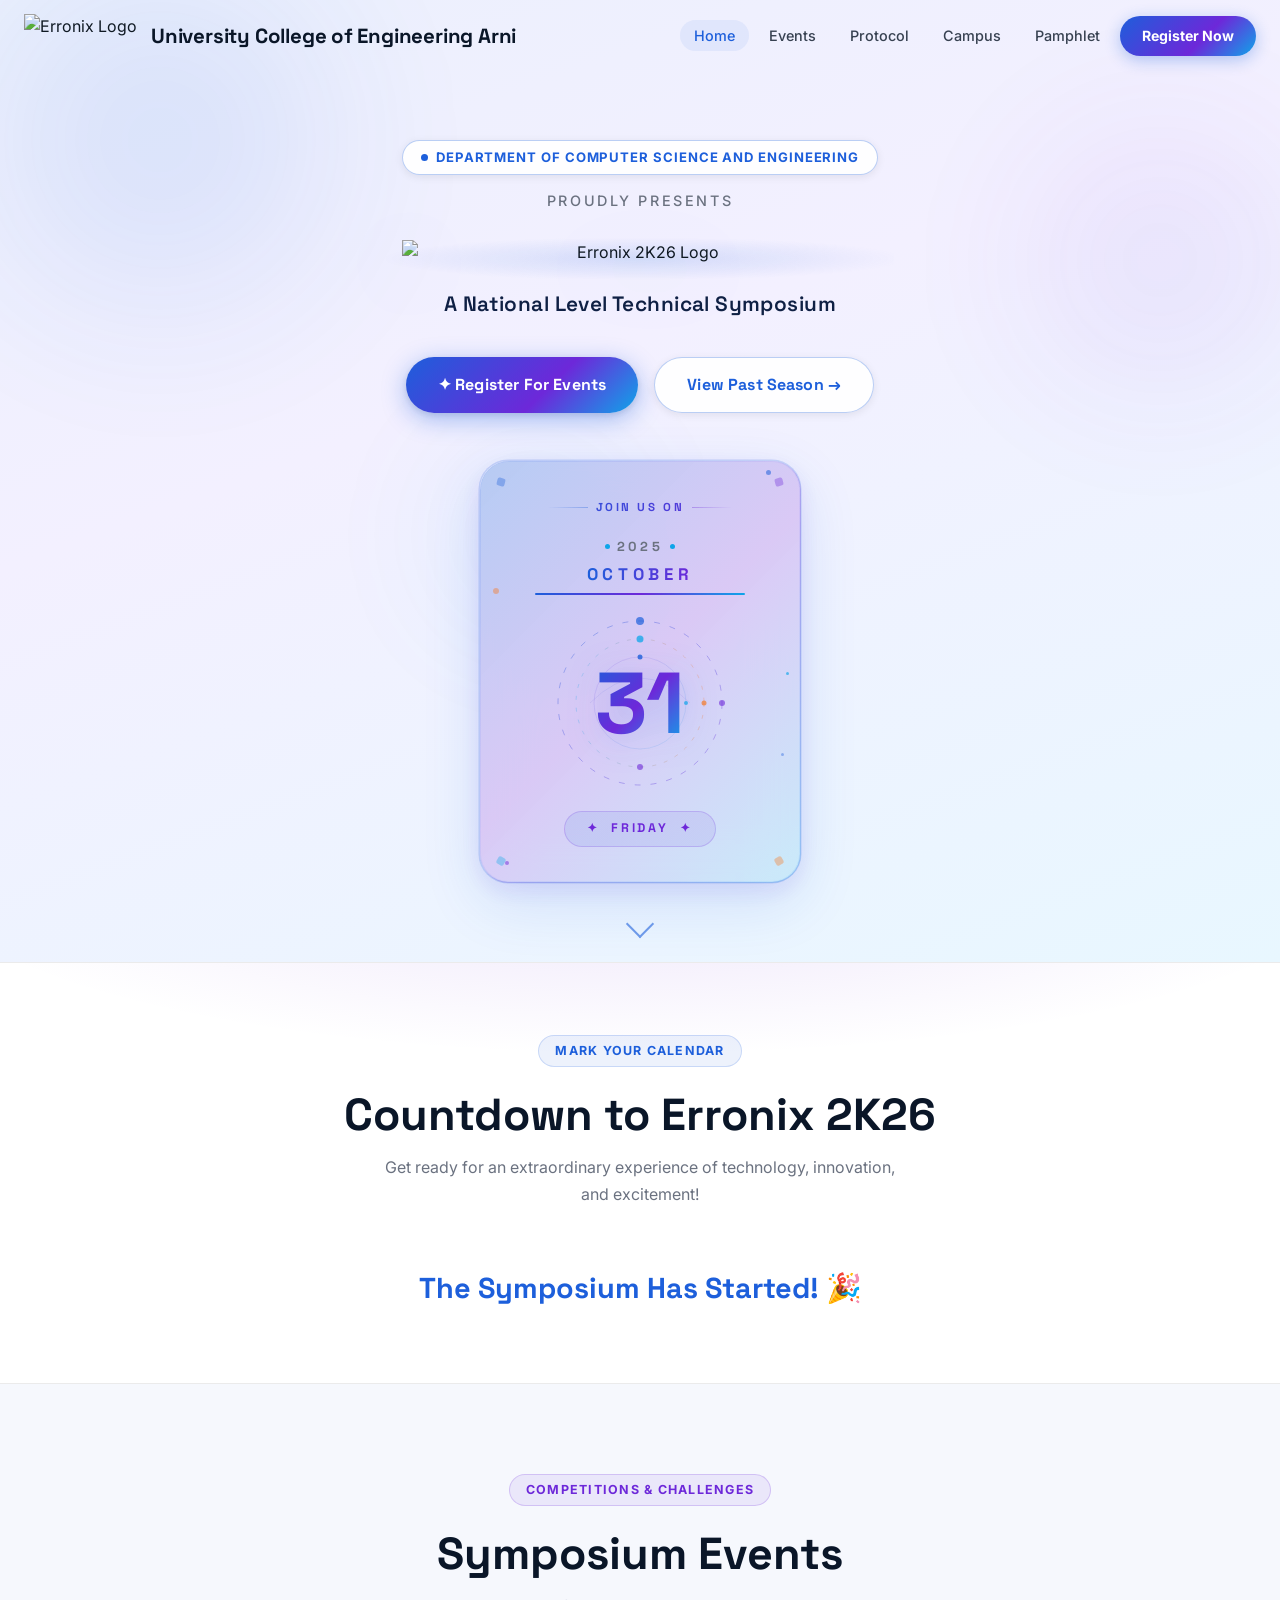
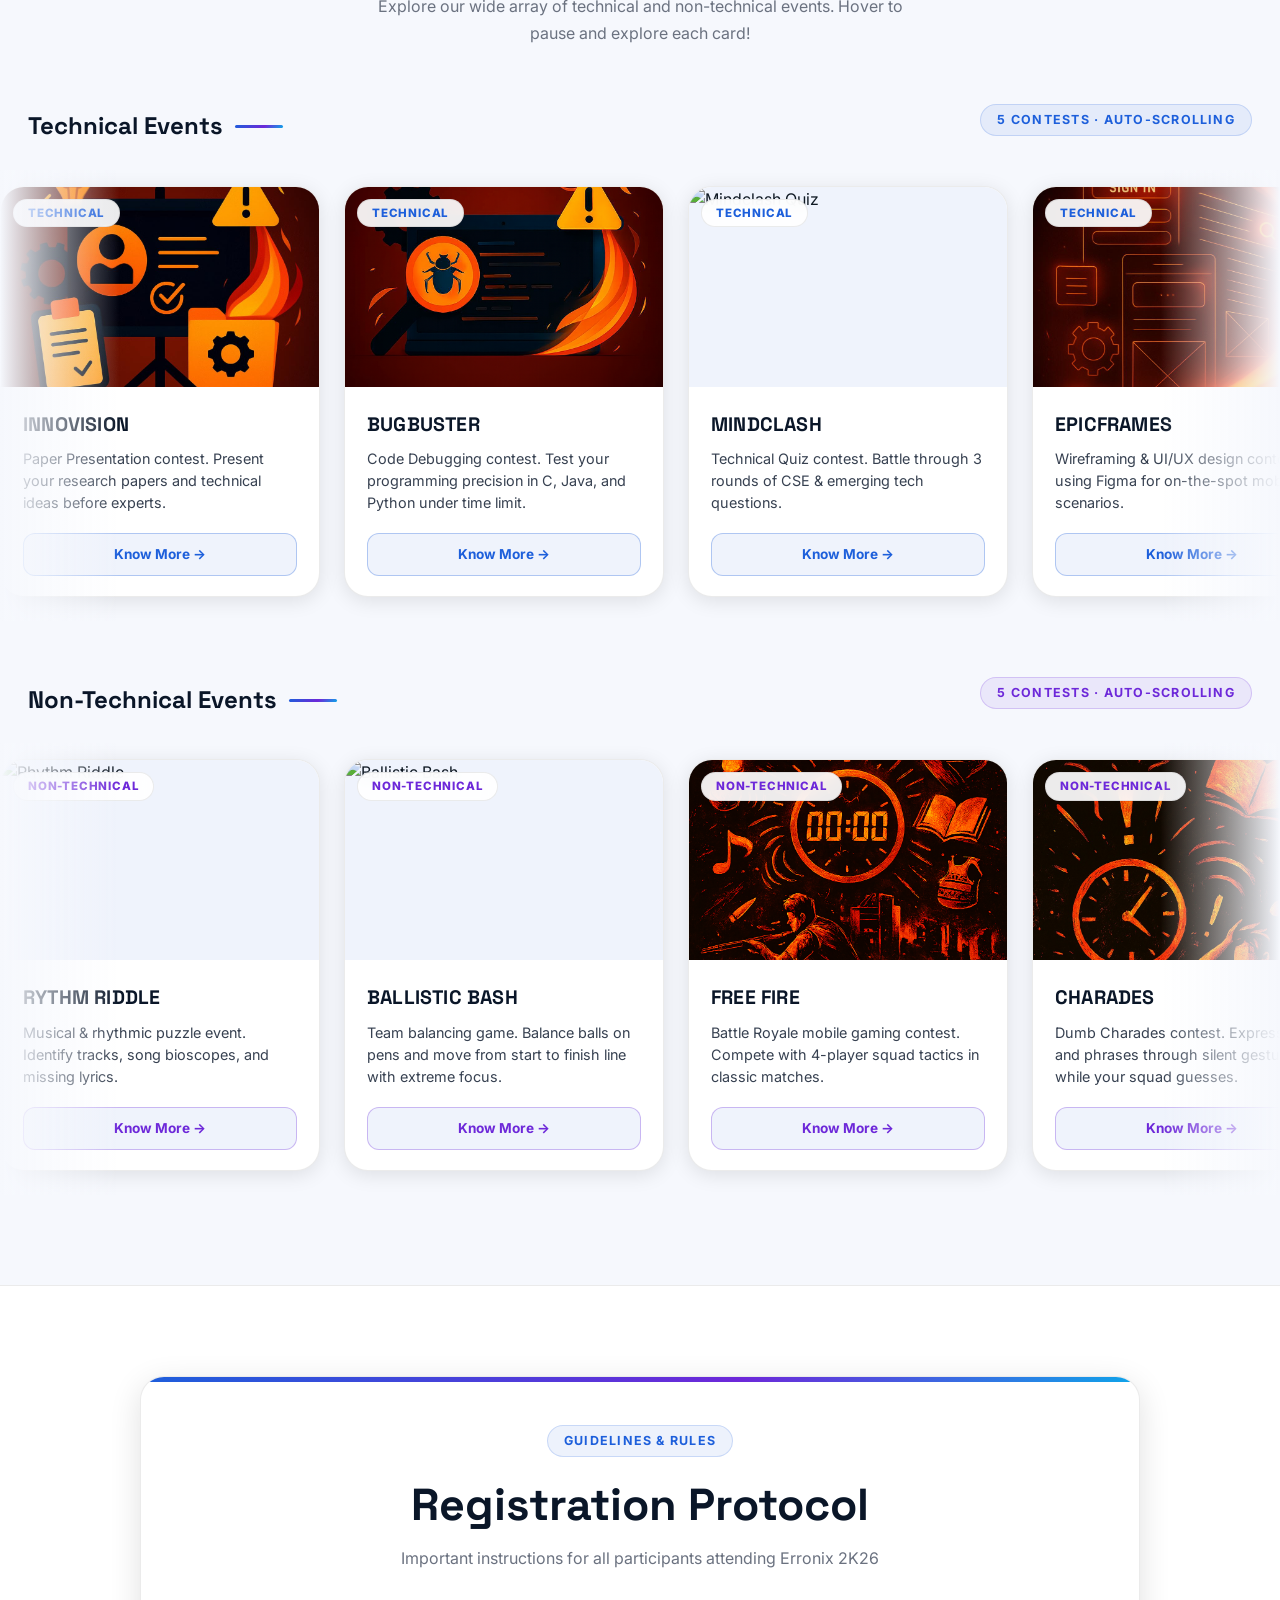
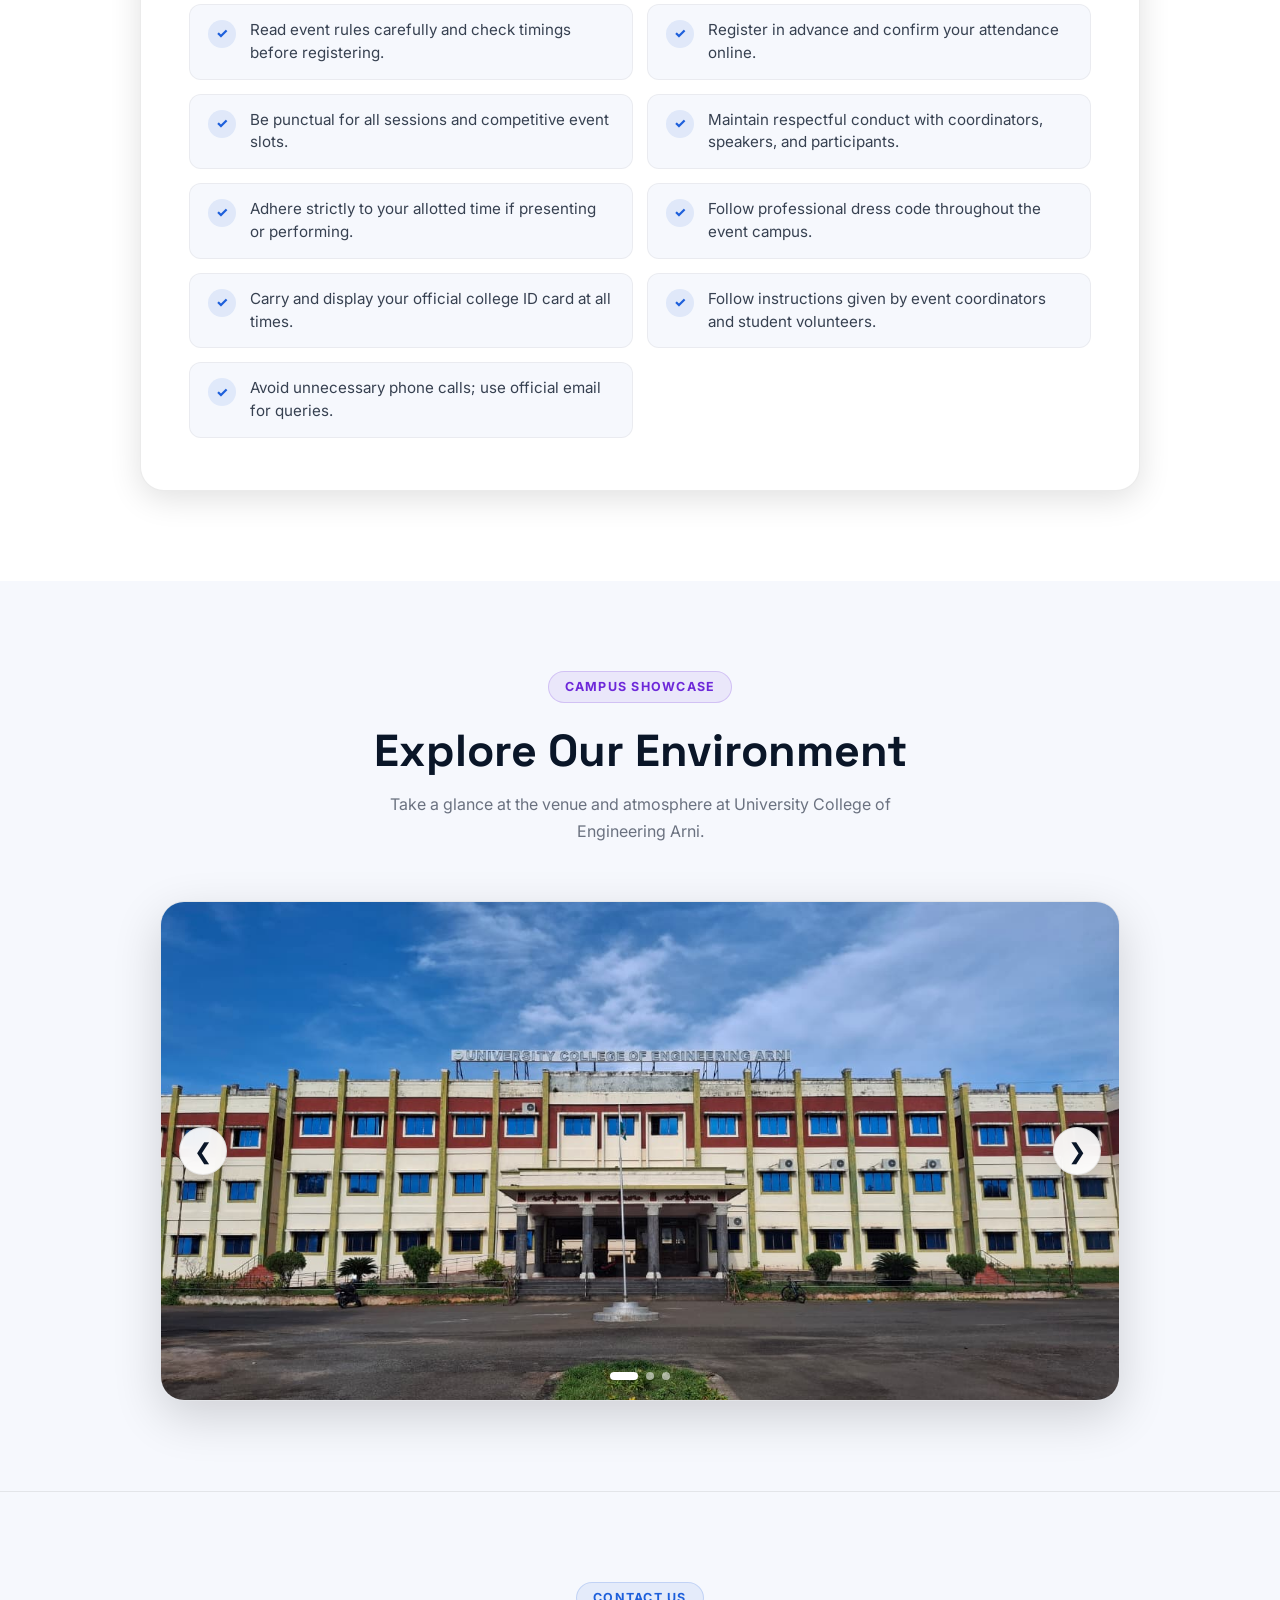
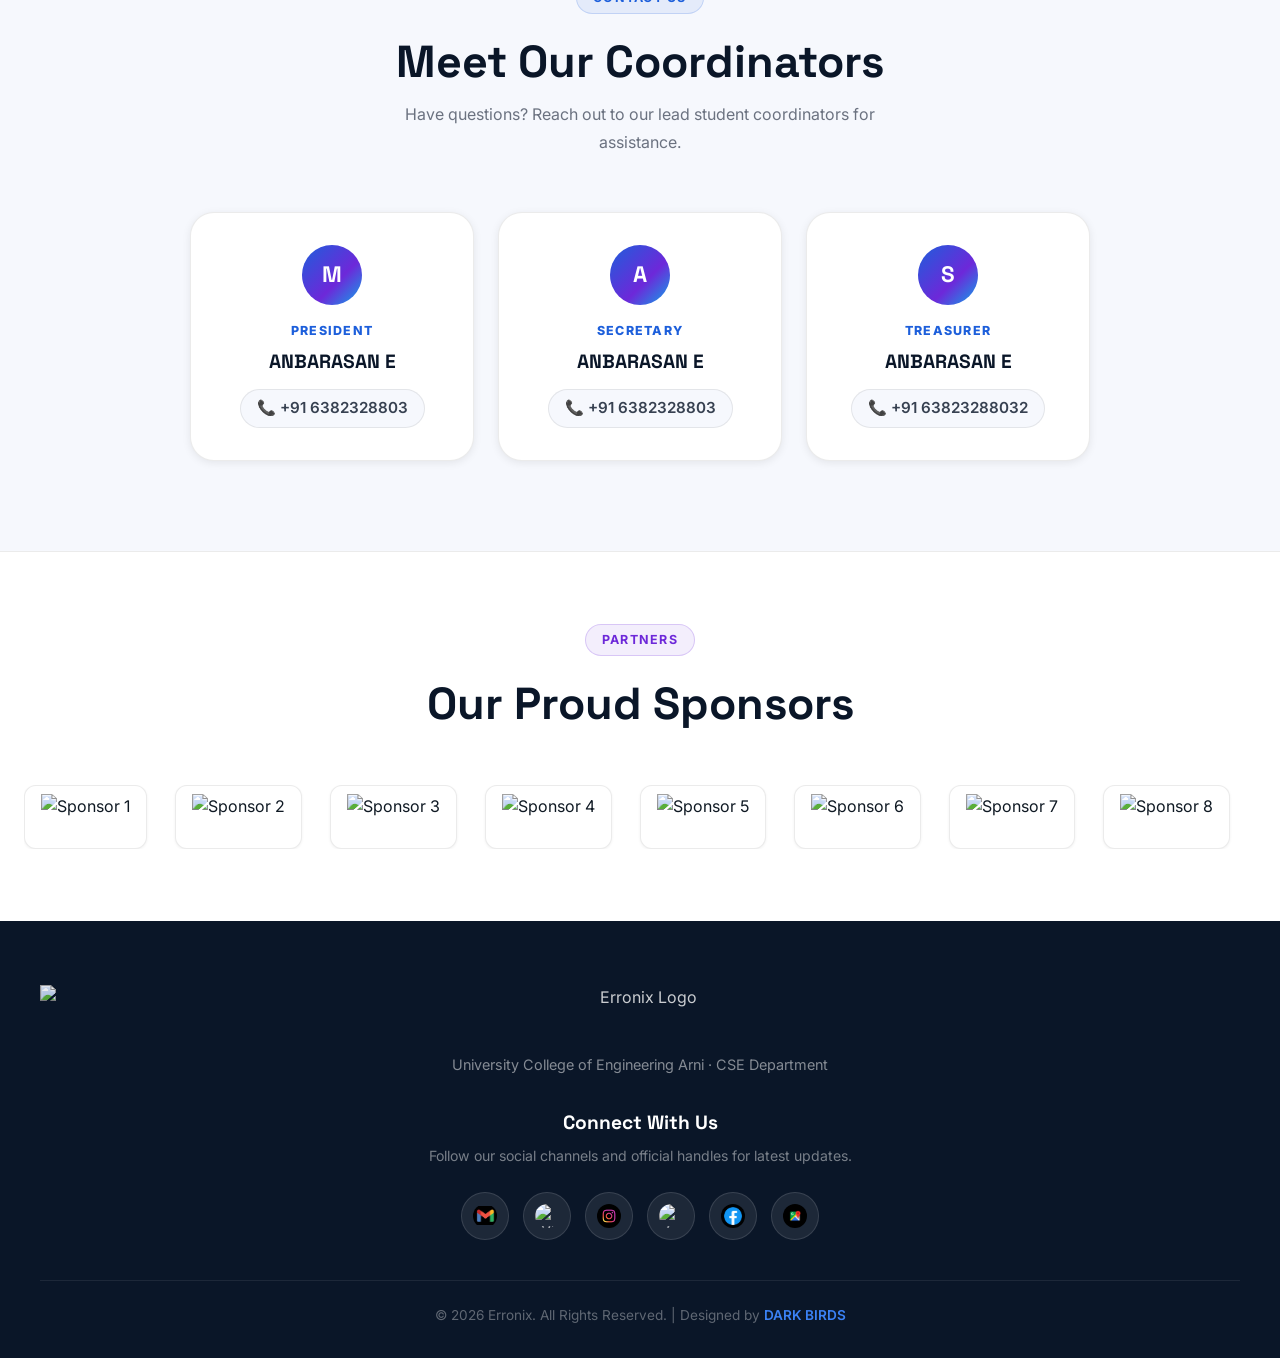
==== commit ebe6ca60: "Update index.html and design-system.css" ====
--- a/index.html
+++ b/index.html
@@ -227,8 +227,8 @@
 
     .nav-college-title {
       font-family: var(--font-heading);
-      font-size: clamp(1rem, 1.22vw, 1.2rem);
-      font-weight: 700;
+      font-size: clamp(1.25rem, 1.6vw, 1.5rem);
+      font-weight: 800;
       color: var(--primary-navy);
       white-space: nowrap;
       flex-shrink: 0;
@@ -237,18 +237,19 @@
       display: block;
     }
 
-    @media (max-width: 1180px) {
+    @media (max-width: 1240px) {
       .nav-college-title {
-        font-size: clamp(0.85rem, 1.1vw, 1.05rem);
+        font-size: clamp(1.02rem, 1.35vw, 1.22rem);
       }
     }
 
     @media (max-width: 768px) {
       .nav-college-title {
-        font-size: clamp(0.72rem, 3.2vw, 0.92rem);
-      }
+        font-size: clamp(0.82rem, 3.8vw, 1.05rem);
+      }
+
       .nav-brand {
-        gap: 8px;
+        gap: 10px;
       }
     }
 
@@ -2723,7 +2724,7 @@
 
       <hr class="footer-divider">
       <p class="footer-copy">
-        &copy; 2026 Erronix. All Rights Reserved. | Designed by <span>CSE Department</span>
+        &copy; 2026 Erronix. All Rights Reserved. | Designed by <span>DARK BIRDS</span>
       </p>
     </div>
   </footer>
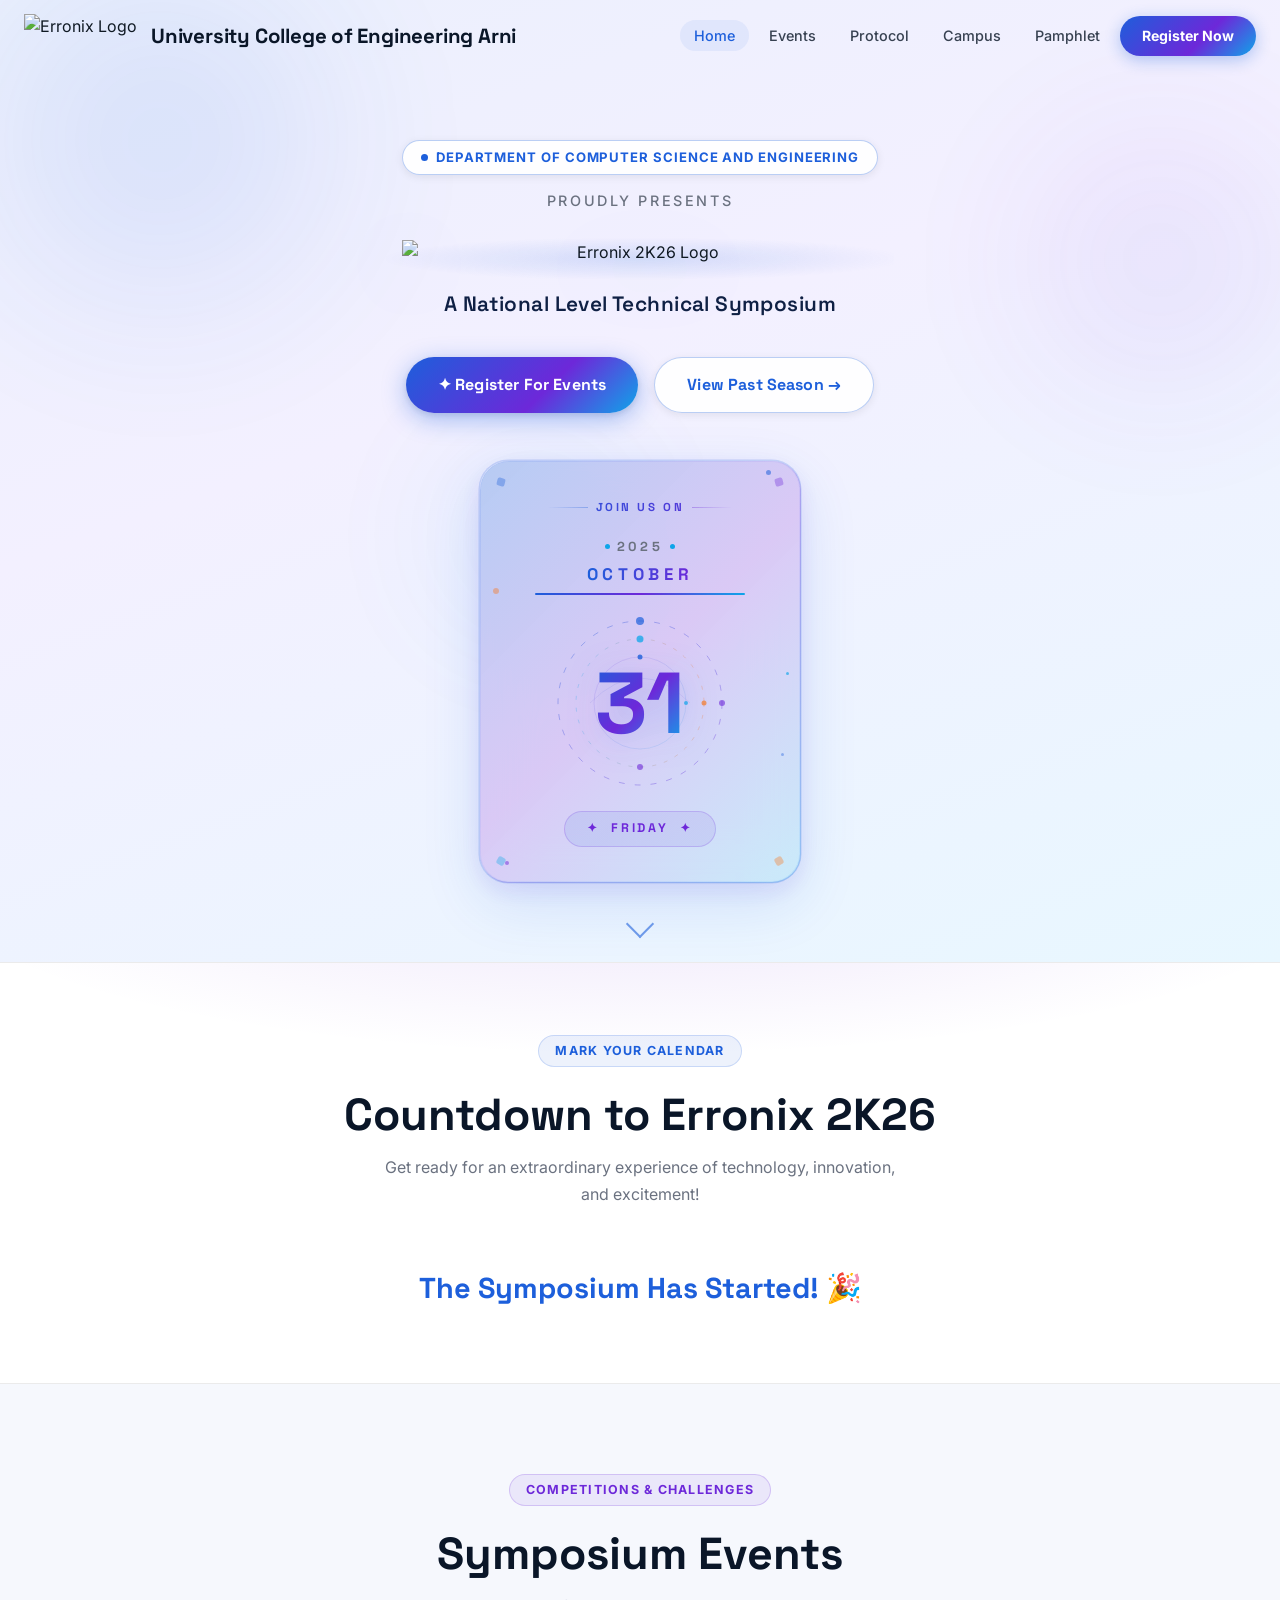
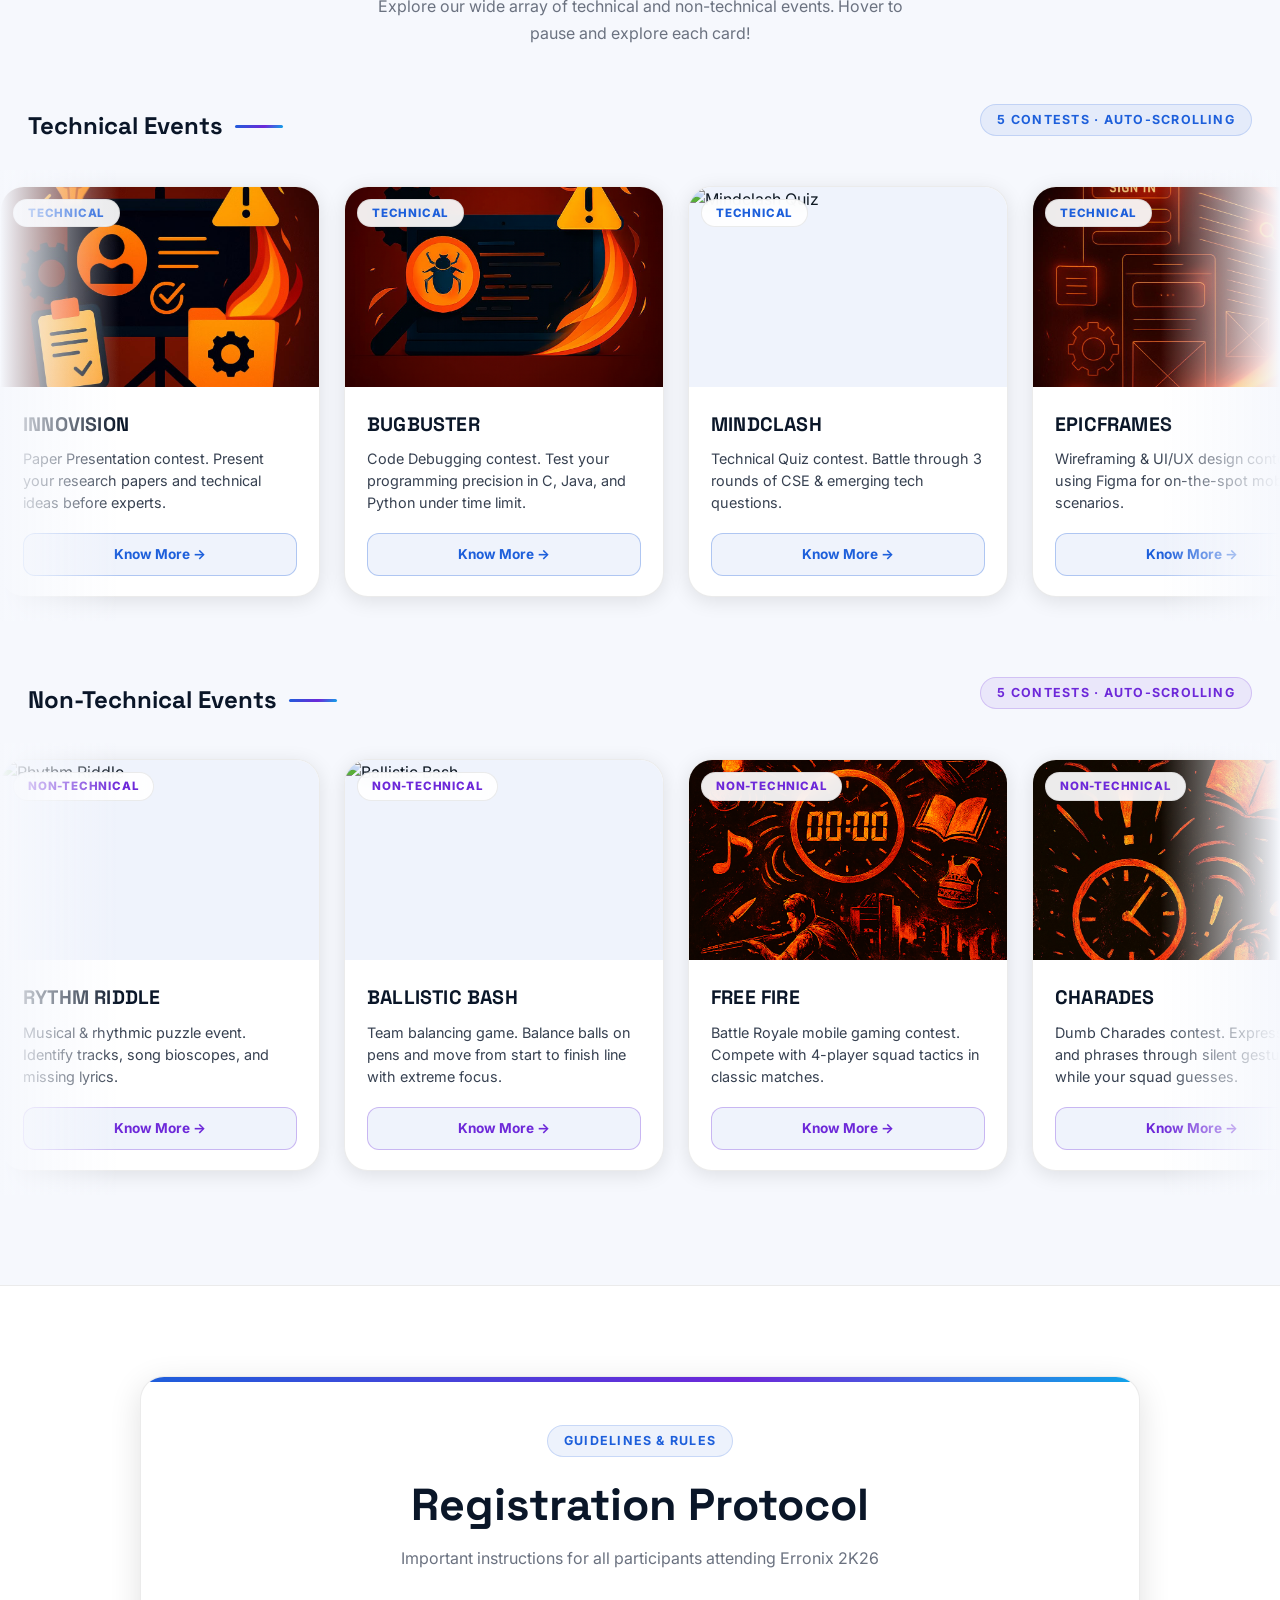
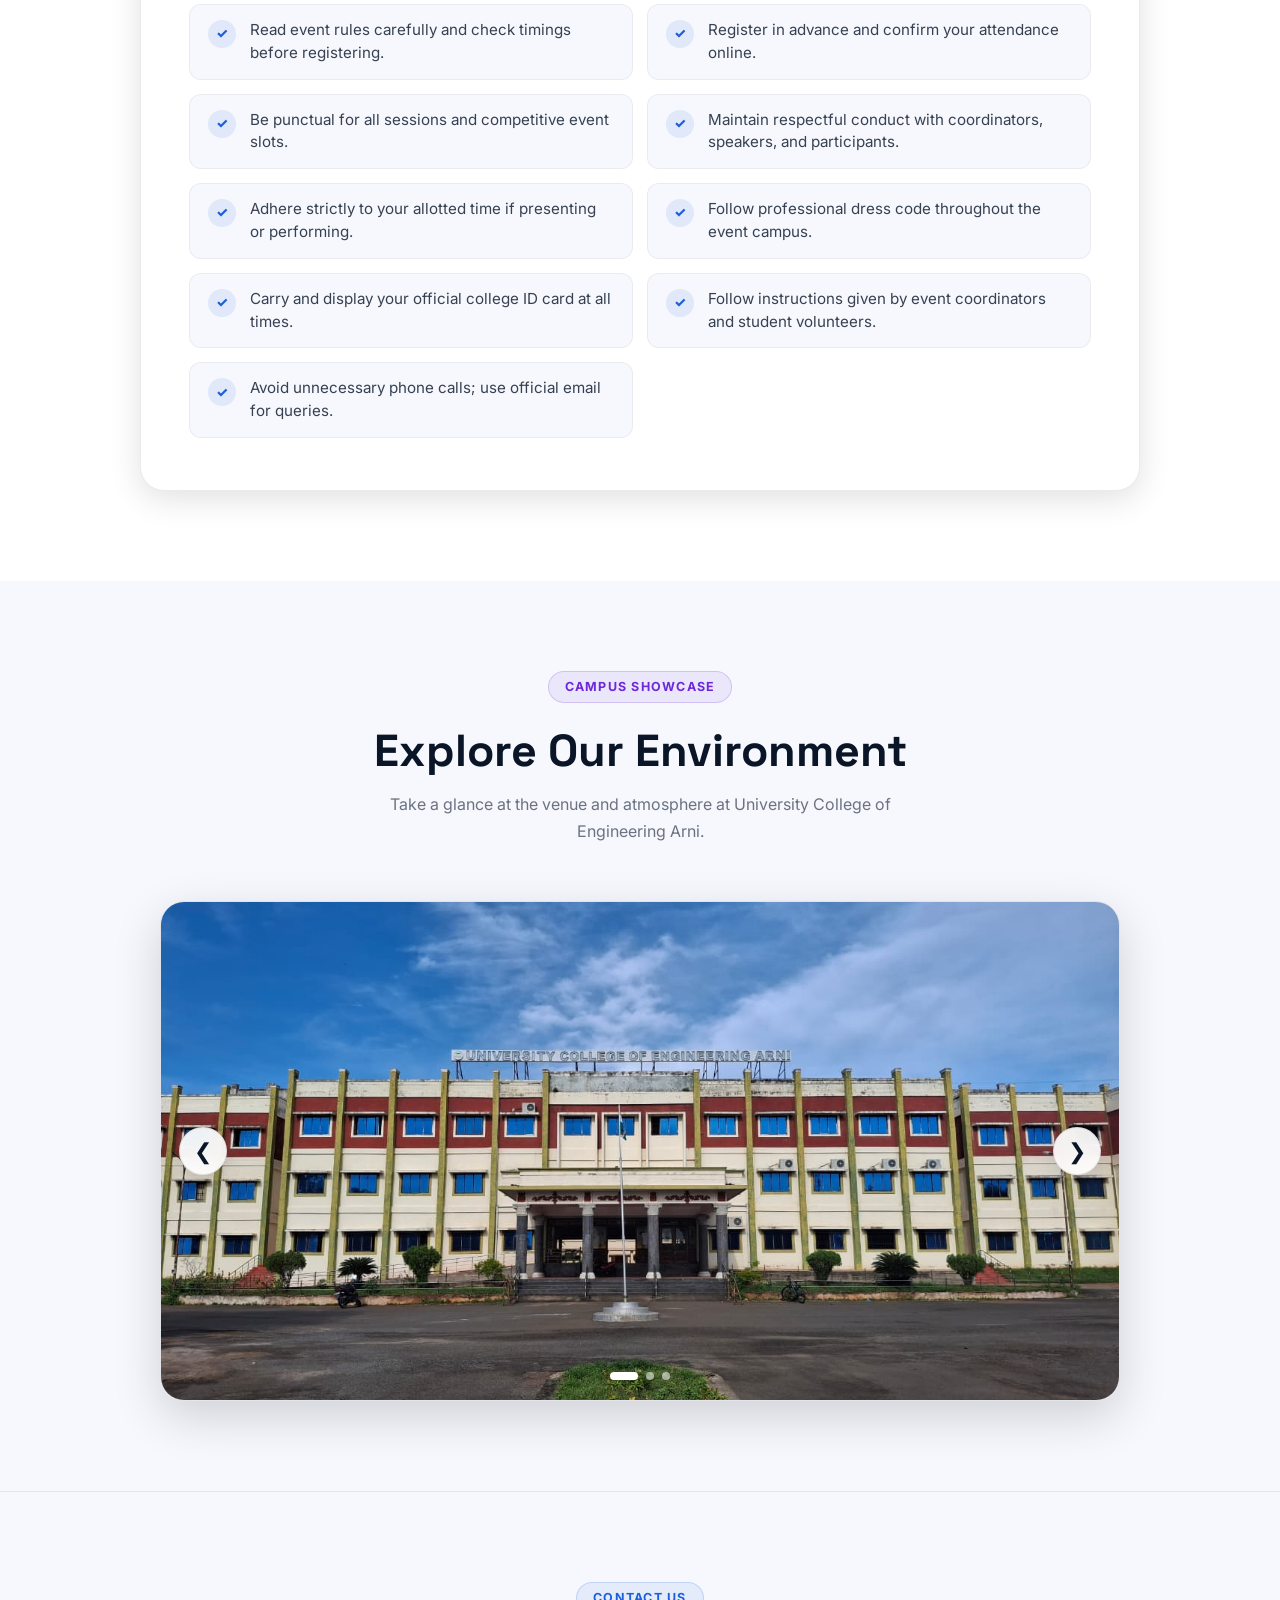
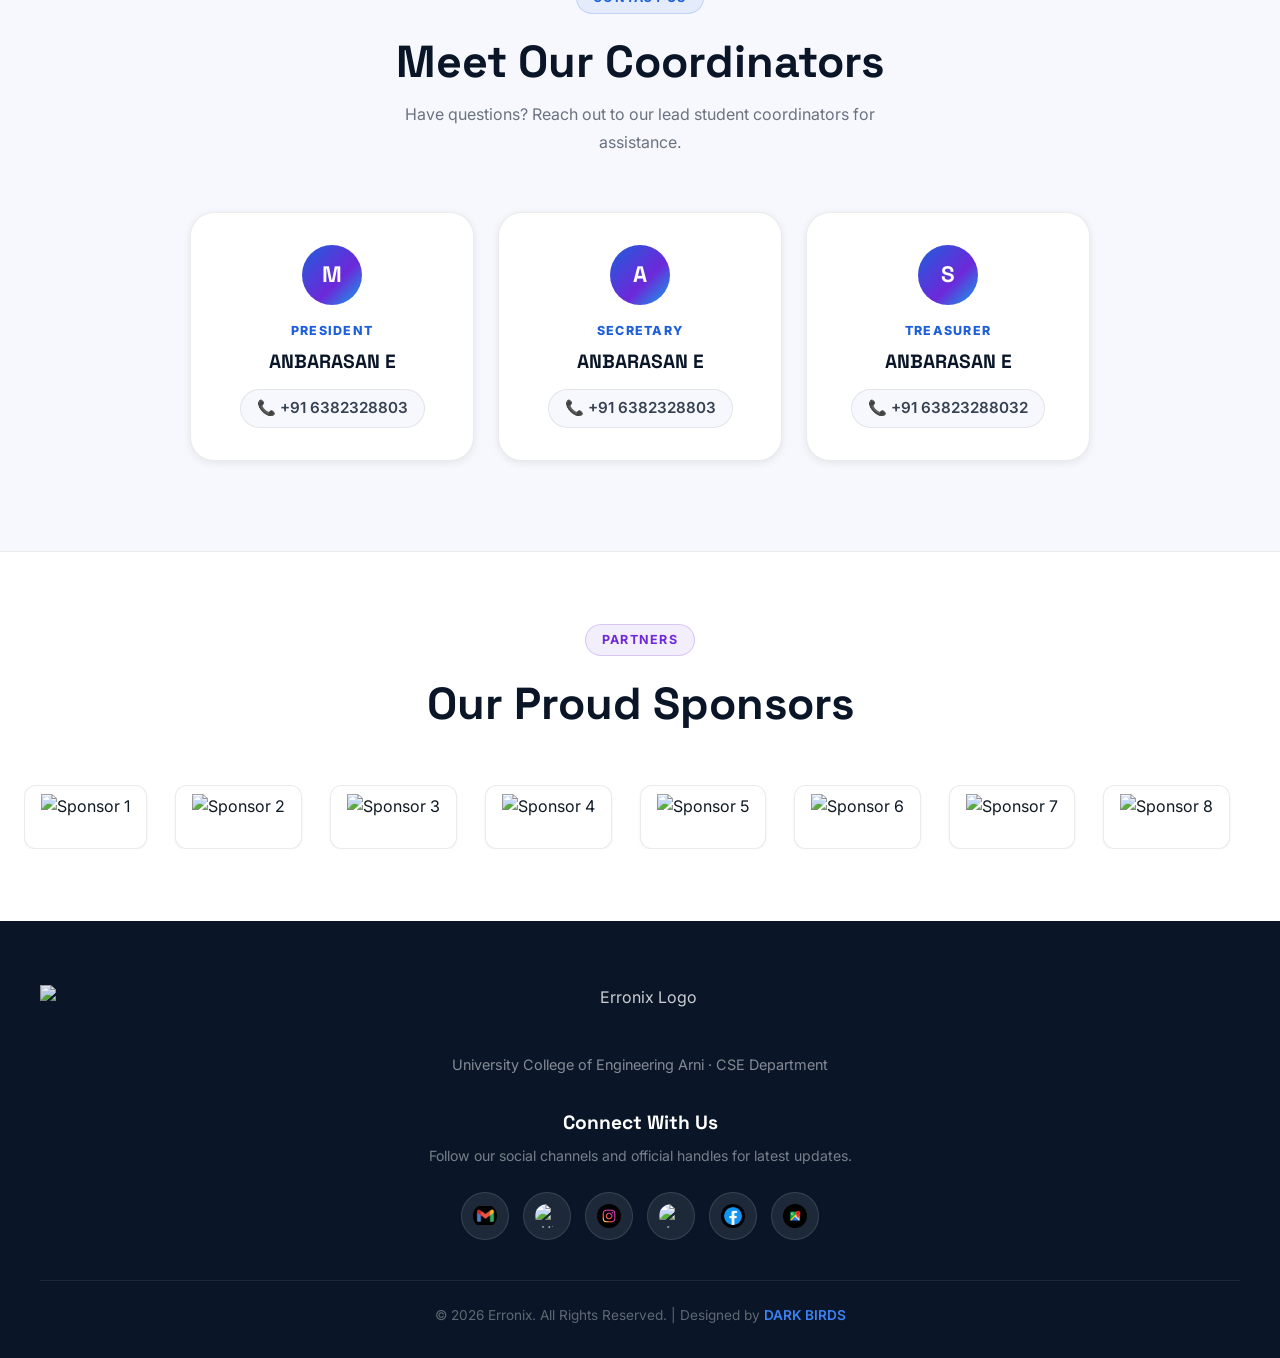
==== commit 7e6ba69c: "Add index.html" ====
--- a/index.html
+++ b/index.html
@@ -1344,9 +1344,39 @@
 
     .marquee-wrapper {
       width: 100%;
-      overflow: hidden;
+      overflow-x: auto;
+      overflow-y: hidden;
       position: relative;
       padding: 16px 0 24px;
+      scroll-behavior: smooth;
+      -webkit-overflow-scrolling: touch;
+      cursor: grab;
+      user-select: none;
+      scrollbar-width: thin;
+      scrollbar-color: var(--brand-blue-light) rgba(0,0,0,0.05);
+    }
+
+    .marquee-wrapper:active {
+      cursor: grabbing;
+    }
+
+    .marquee-wrapper::-webkit-scrollbar {
+      height: 6px;
+    }
+
+    .marquee-wrapper::-webkit-scrollbar-track {
+      background: rgba(0, 0, 0, 0.04);
+      border-radius: var(--radius-full);
+      margin: 0 24px;
+    }
+
+    .marquee-wrapper::-webkit-scrollbar-thumb {
+      background: var(--brand-blue-light);
+      border-radius: var(--radius-full);
+    }
+
+    .marquee-wrapper::-webkit-scrollbar-thumb:hover {
+      background: var(--brand-blue);
     }
 
     .marquee-wrapper::before,
@@ -1385,7 +1415,9 @@
     }
 
     .marquee-wrapper:hover .marquee-track,
-    .marquee-wrapper:hover .marquee-track-reverse {
+    .marquee-wrapper:hover .marquee-track-reverse,
+    .marquee-wrapper:active .marquee-track,
+    .marquee-wrapper:active .marquee-track-reverse {
       animation-play-state: paused;
     }
 
@@ -2984,6 +3016,43 @@
         edcCard.style.transform = 'perspective(1000px) rotateX(0deg) rotateY(0deg) translateY(0px)';
       });
     }
+
+    /* ---- Event Card Rows Drag-to-Scroll & Wheel Scroll ---- */
+    const marqueeWrappers = document.querySelectorAll('.marquee-wrapper');
+    marqueeWrappers.forEach(wrapper => {
+      let isDown = false;
+      let startX;
+      let scrollLeft;
+
+      wrapper.addEventListener('mousedown', (e) => {
+        isDown = true;
+        startX = e.pageX - wrapper.offsetLeft;
+        scrollLeft = wrapper.scrollLeft;
+      });
+
+      wrapper.addEventListener('mouseleave', () => {
+        isDown = false;
+      });
+
+      wrapper.addEventListener('mouseup', () => {
+        isDown = false;
+      });
+
+      wrapper.addEventListener('mousemove', (e) => {
+        if (!isDown) return;
+        e.preventDefault();
+        const x = e.pageX - wrapper.offsetLeft;
+        const walk = (x - startX) * 2;
+        wrapper.scrollLeft = scrollLeft - walk;
+      });
+
+      // Enable horizontal scrolling with mouse wheel
+      wrapper.addEventListener('wheel', (e) => {
+        if (e.deltaY !== 0) {
+          wrapper.scrollLeft += e.deltaY;
+        }
+      }, { passive: true });
+    });
   </script>
 </body>
 
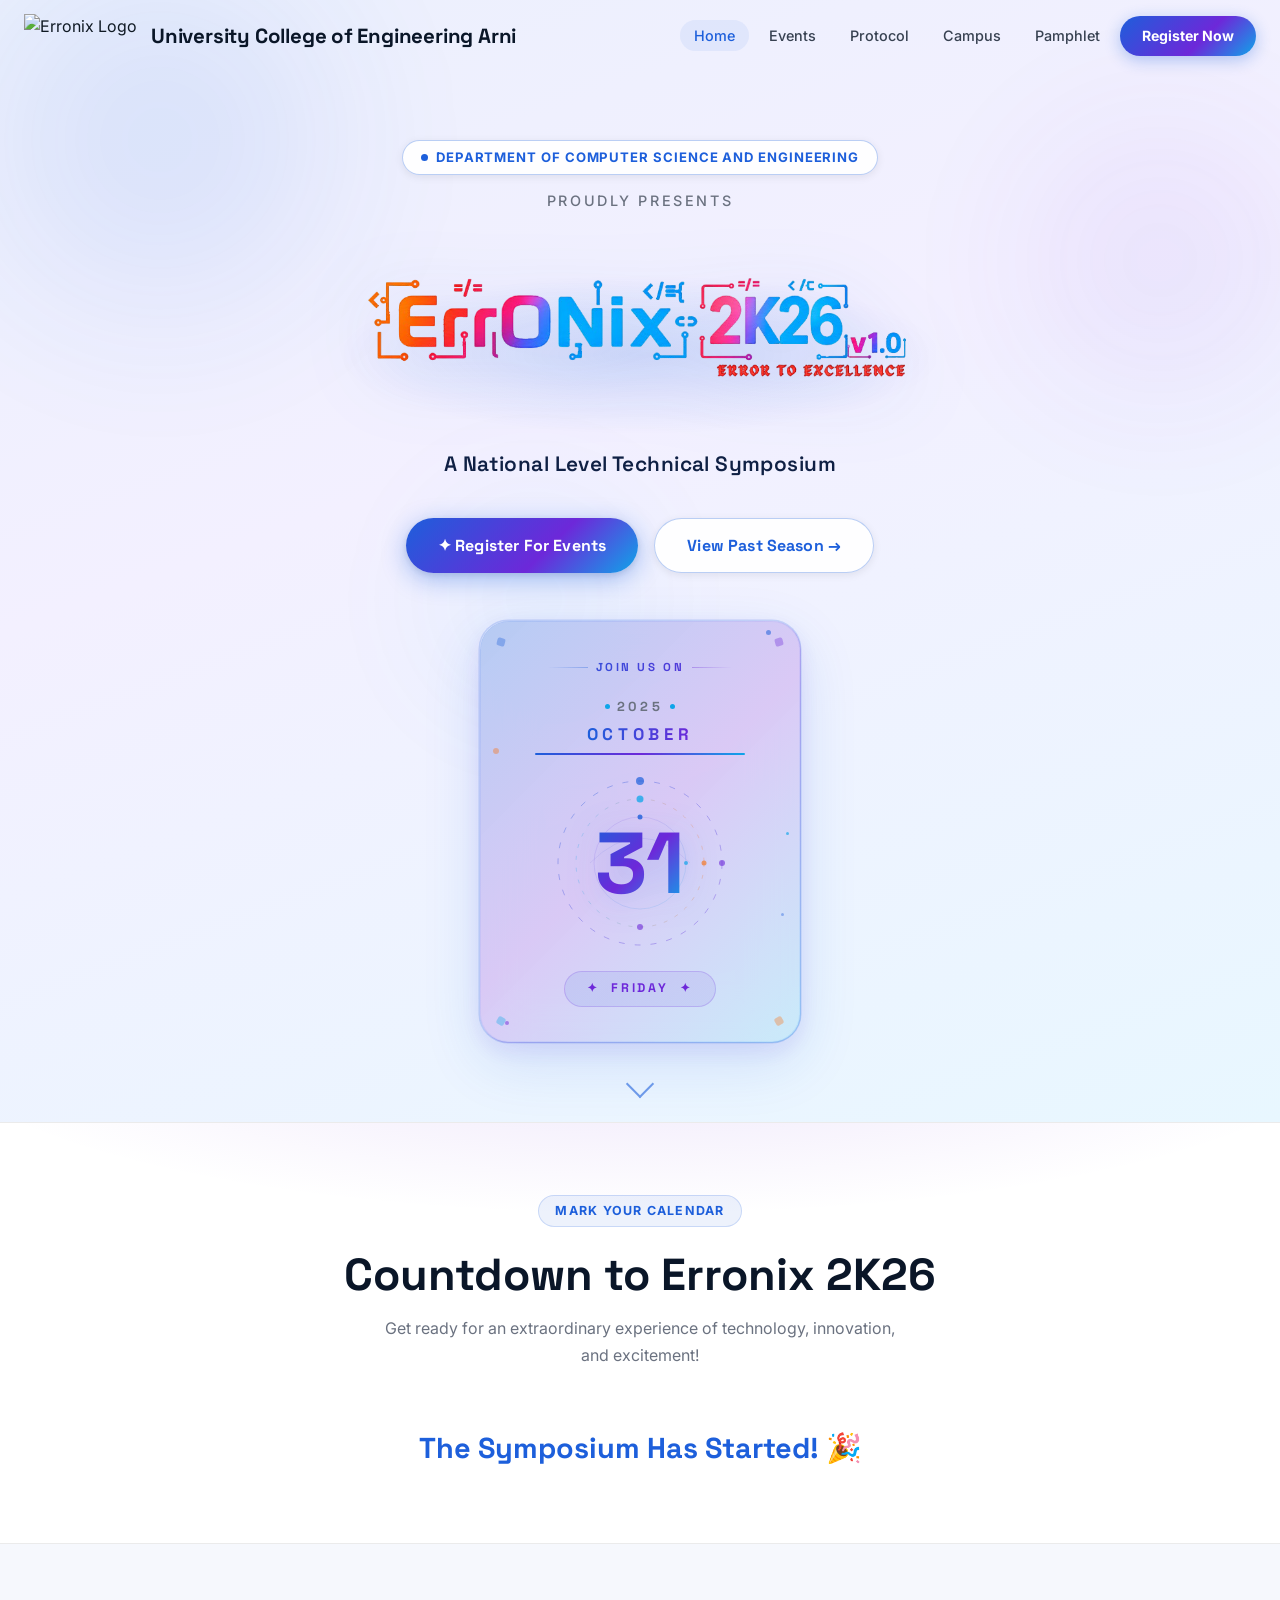
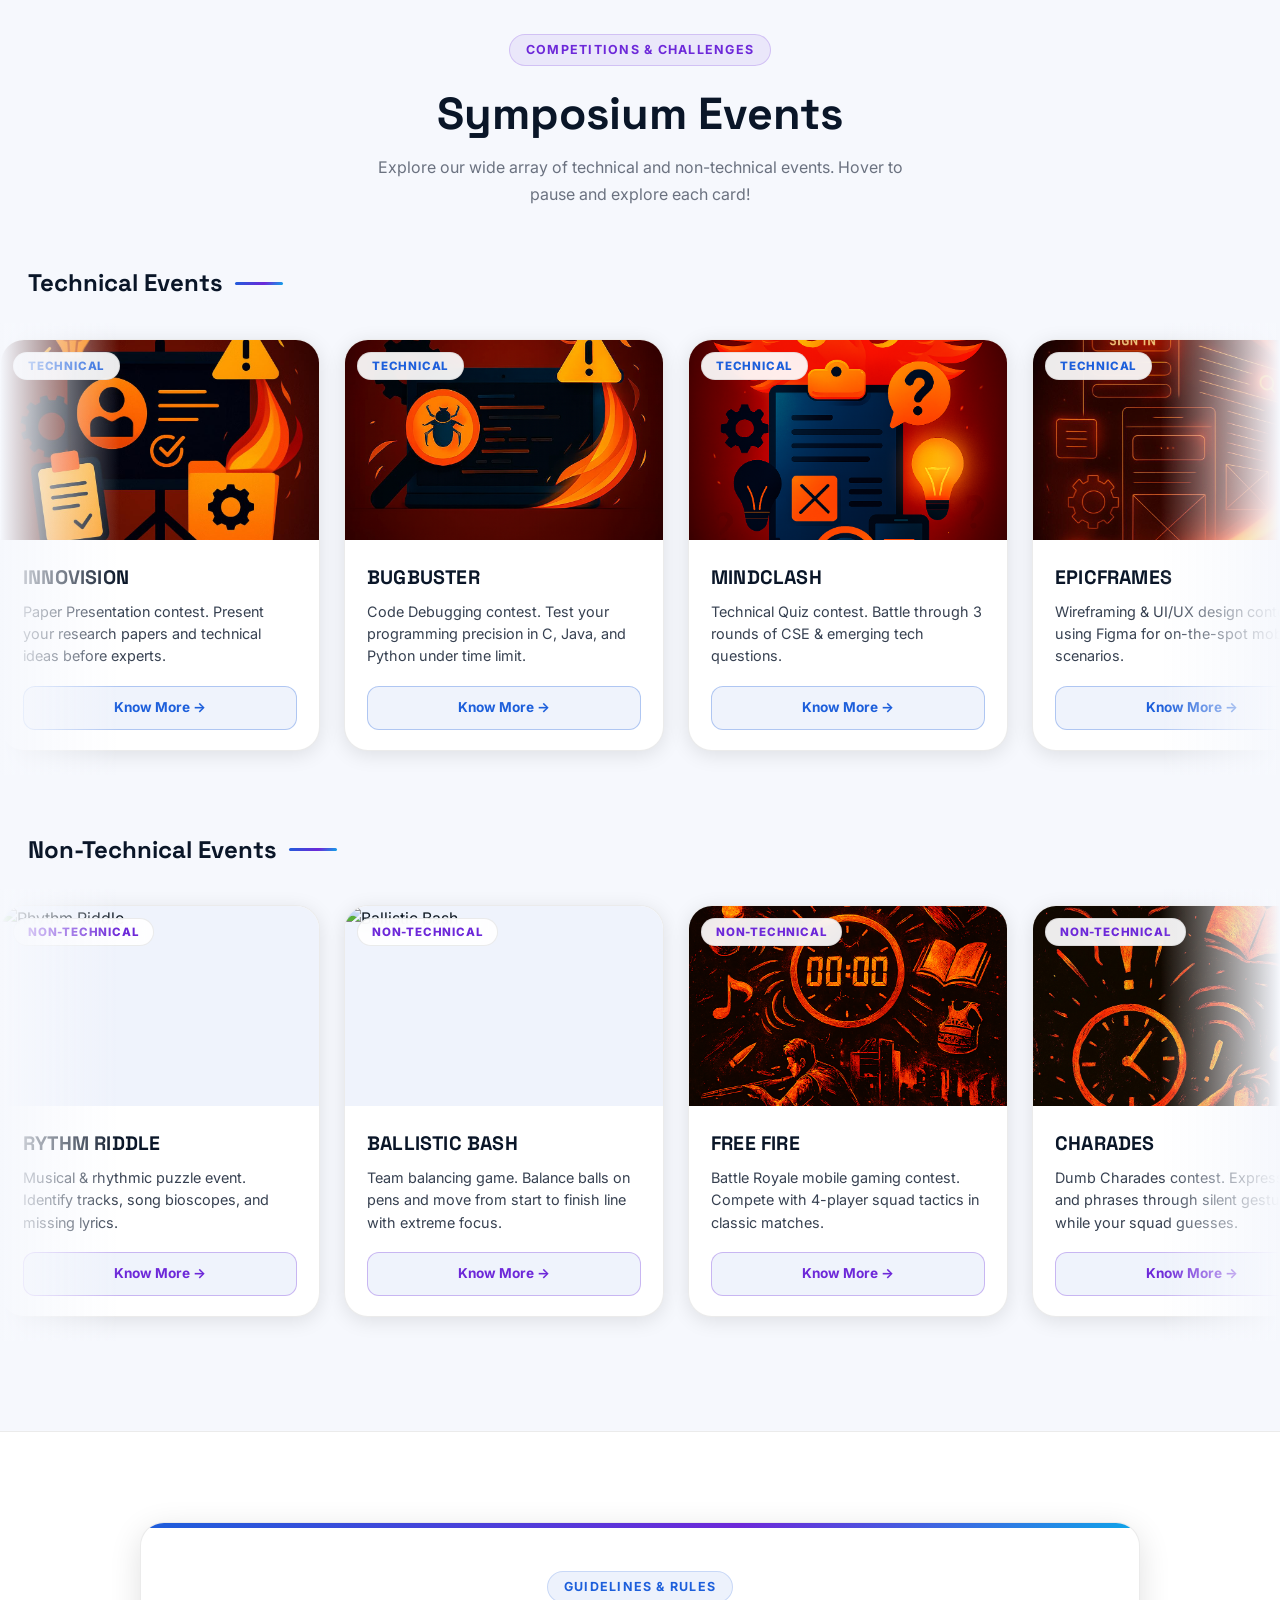
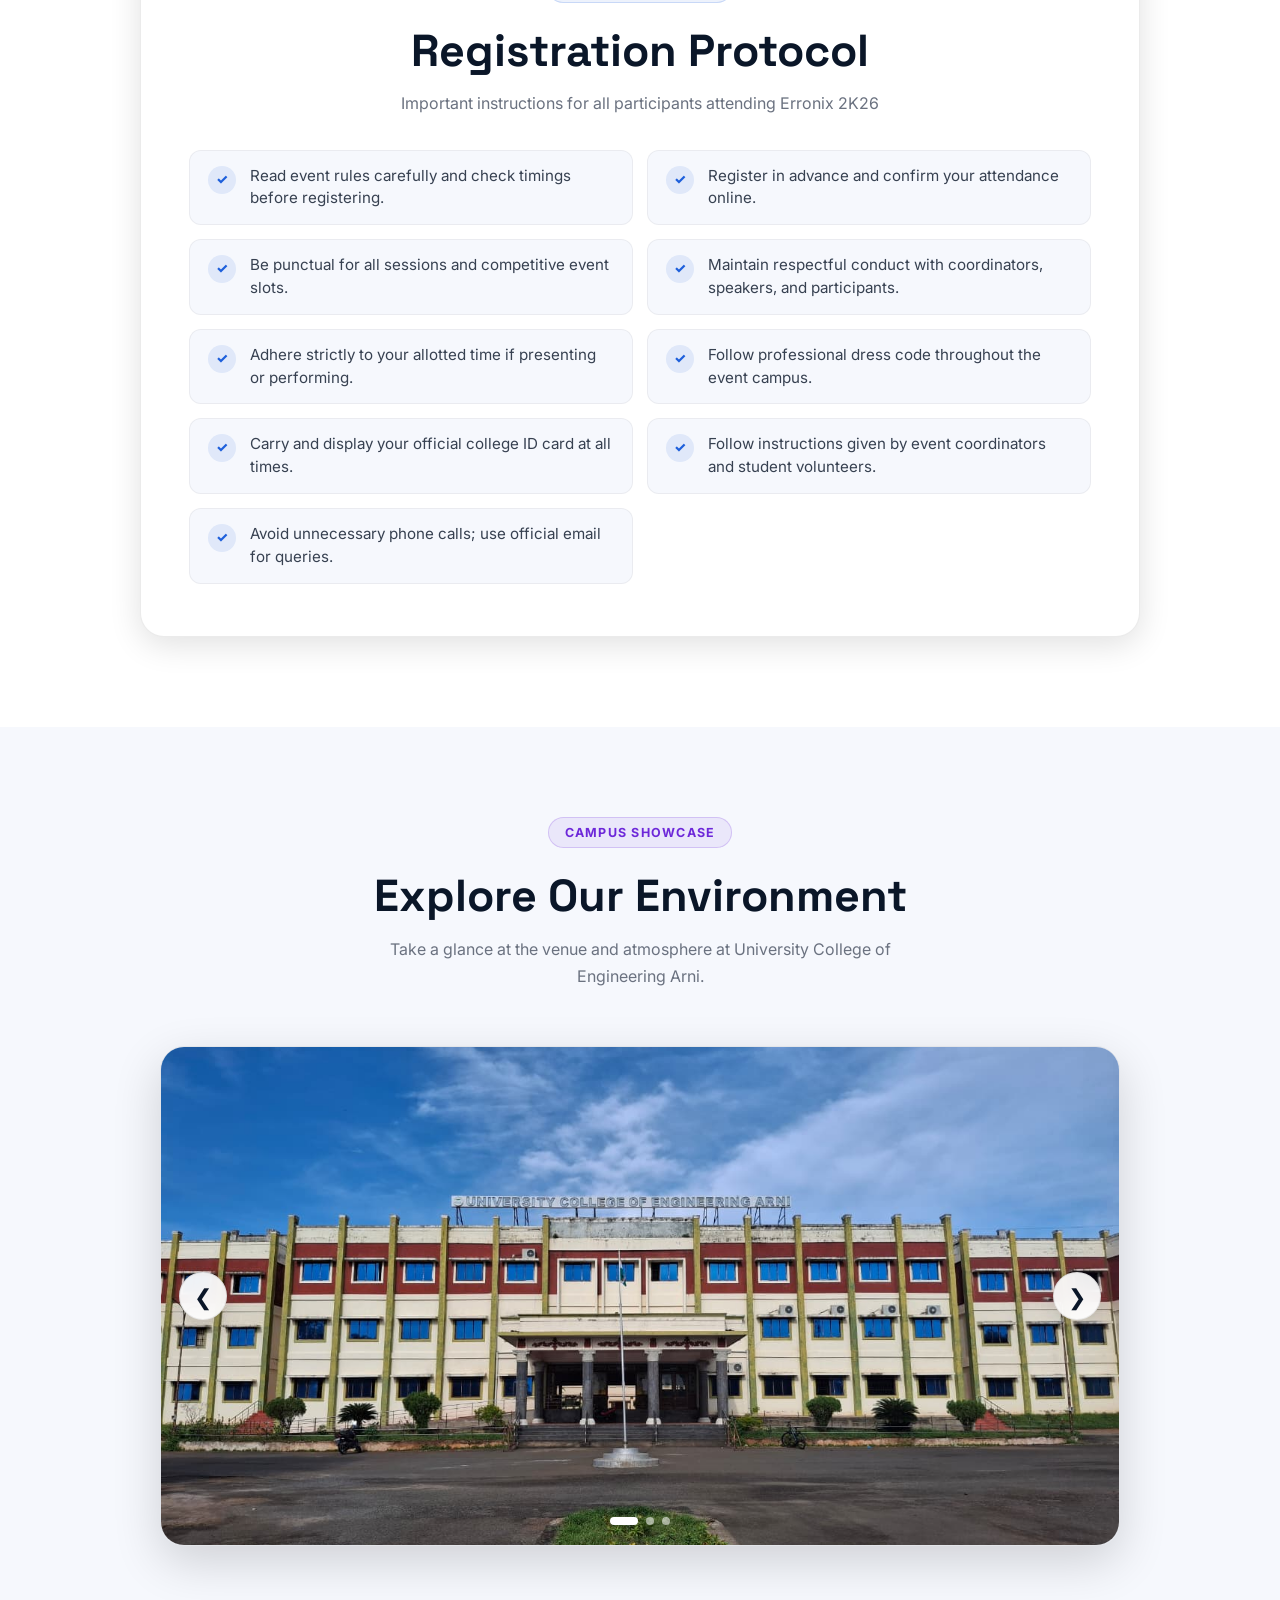
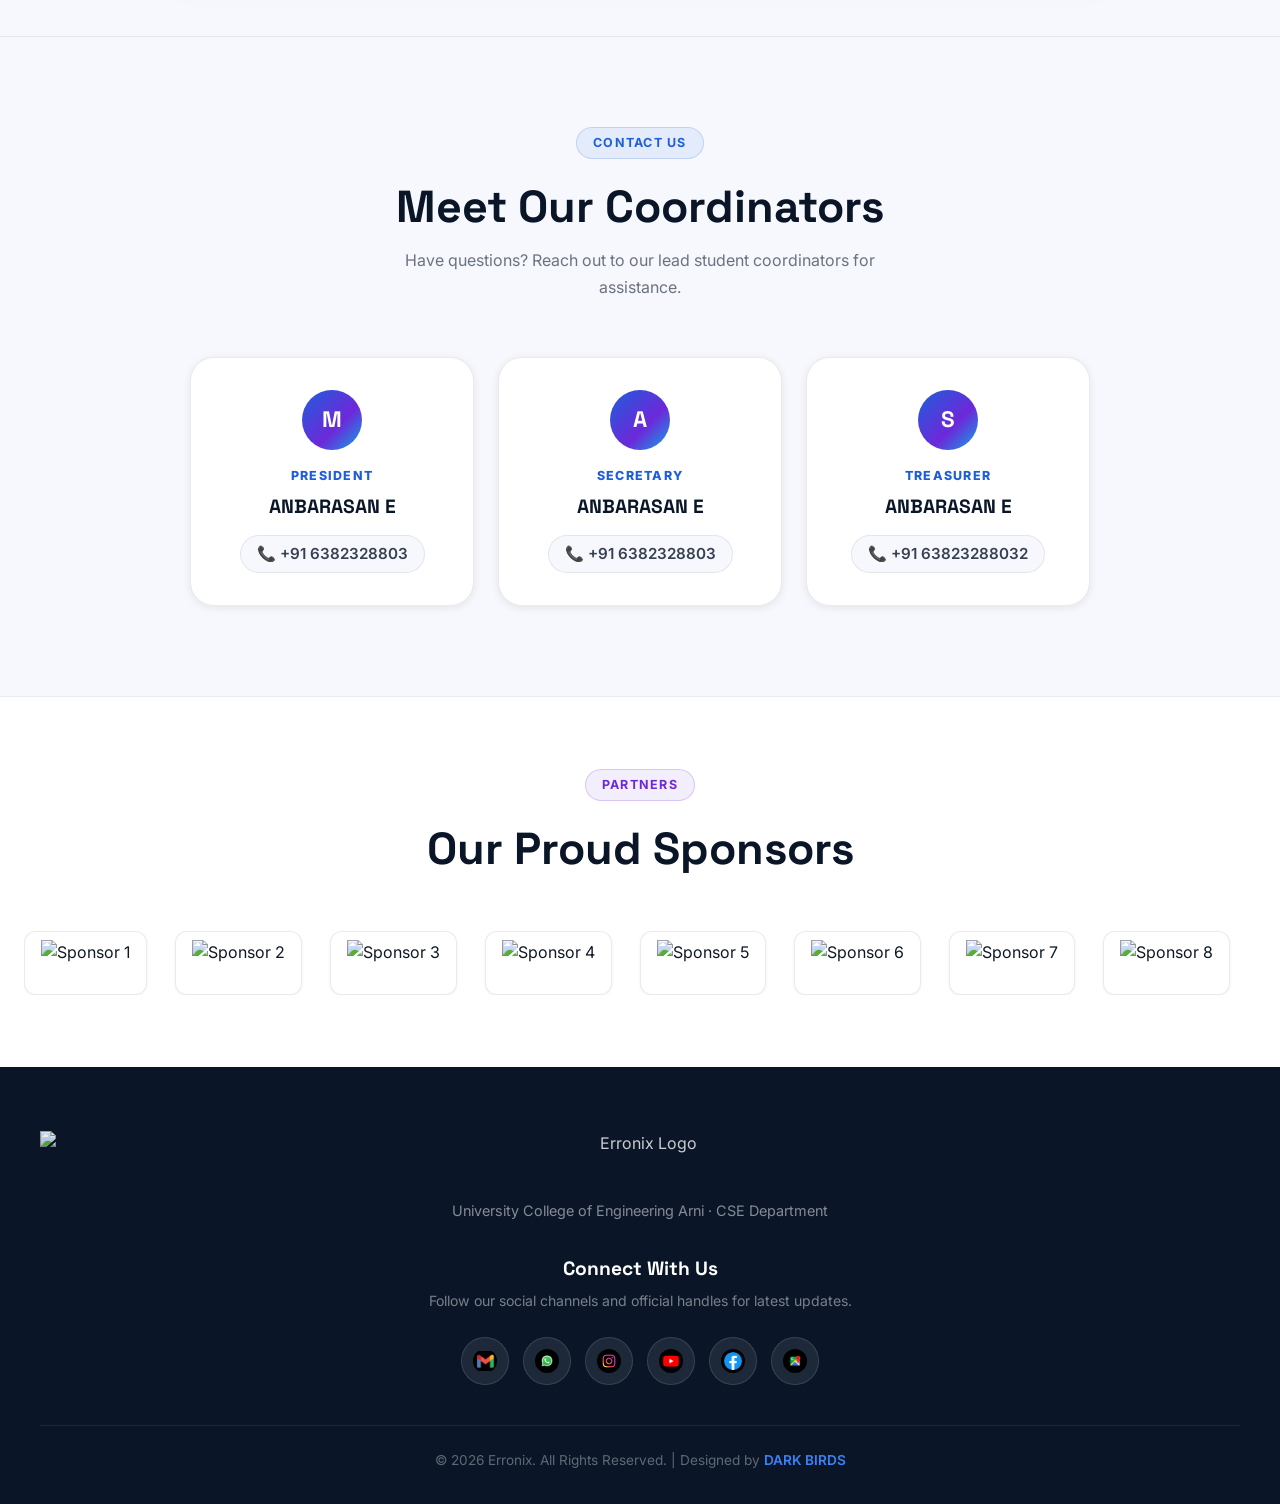
==== commit f07babd0: "Update index.html badges" ====
--- a/index.html
+++ b/index.html
@@ -2300,7 +2300,6 @@
     <!-- Technical Events -->
     <div class="events-category-header reveal">
       <div class="events-category-title">Technical Events</div>
-      <span class="section-badge">5 Contests · Auto-Scrolling</span>
     </div>
 
     <div class="marquee-wrapper">
@@ -2438,7 +2437,6 @@
     <div class="events-category-header reveal" style="margin-top: 56px;">
       <div class="events-category-title" style="background: none; --after-bg: var(--gradient-primary);">Non-Technical
         Events</div>
-      <span class="section-badge violet">5 Contests · Auto-Scrolling</span>
     </div>
 
     <div class="marquee-wrapper">
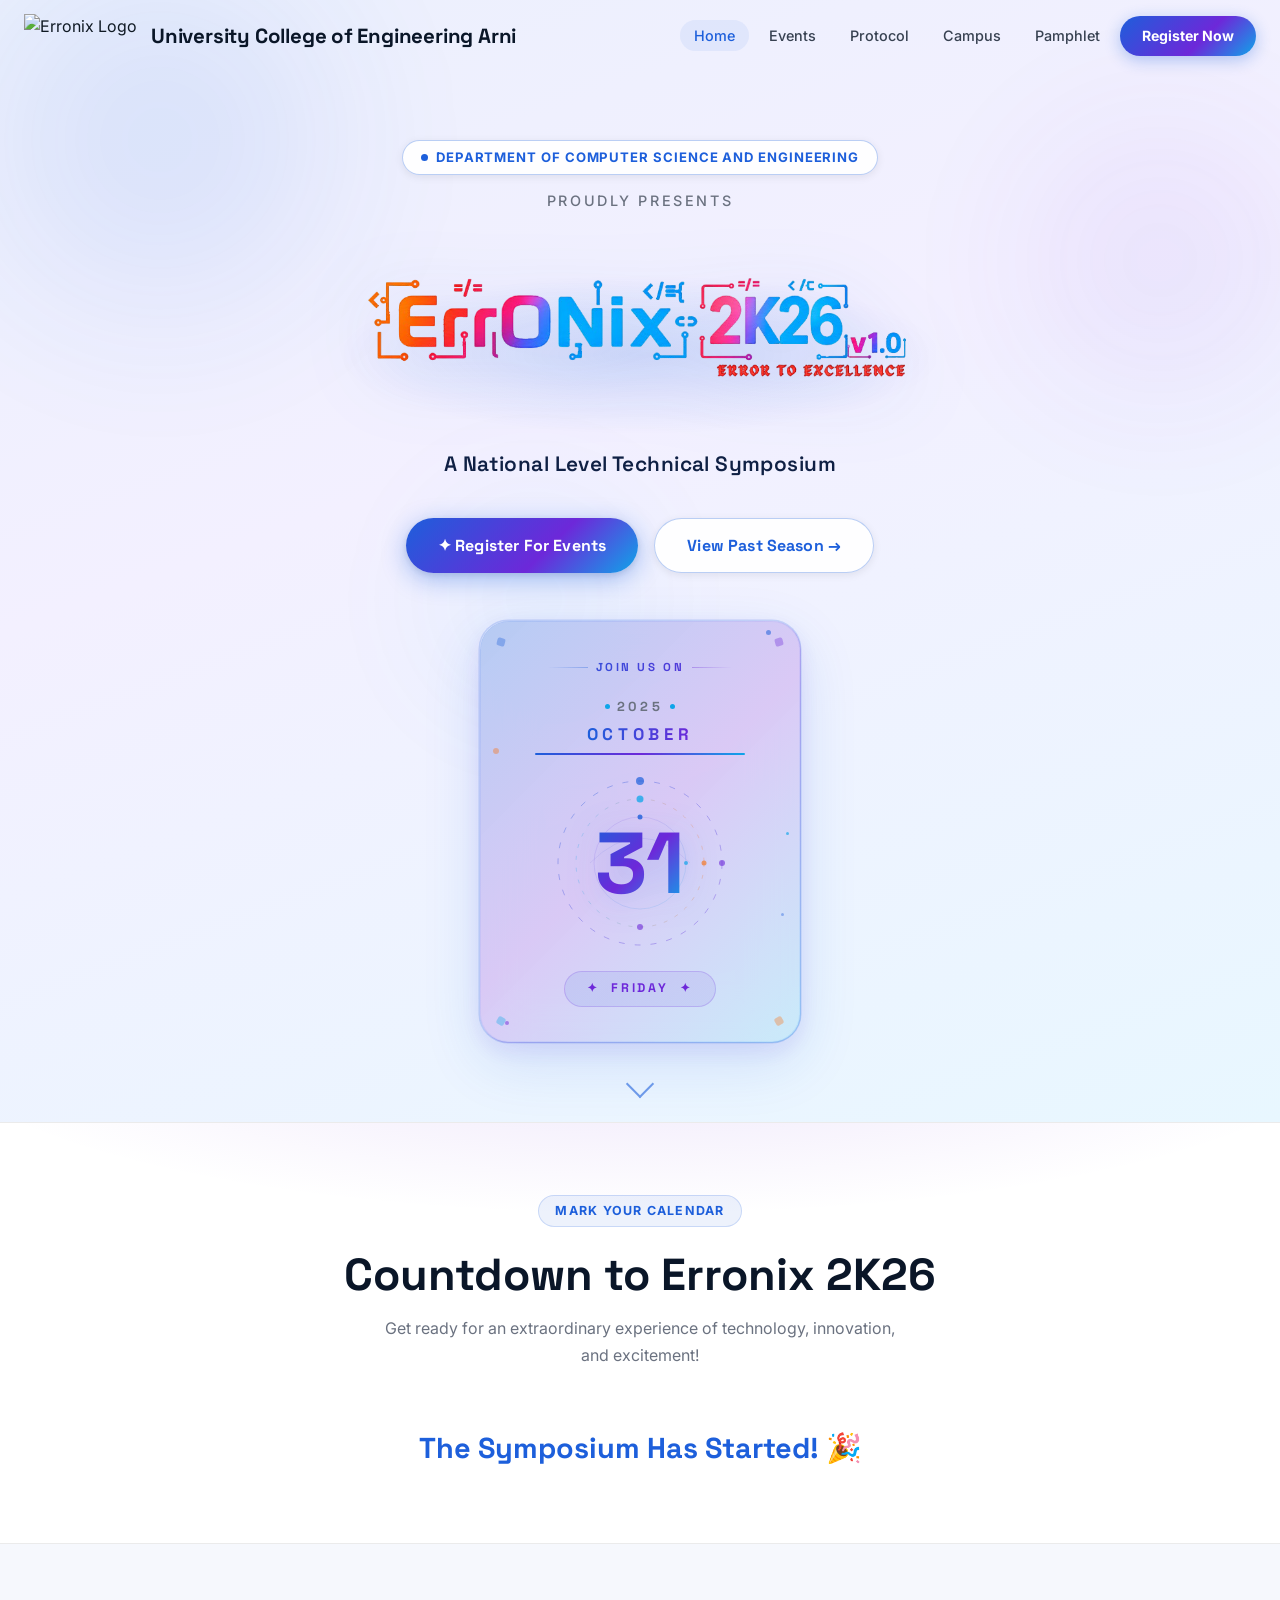
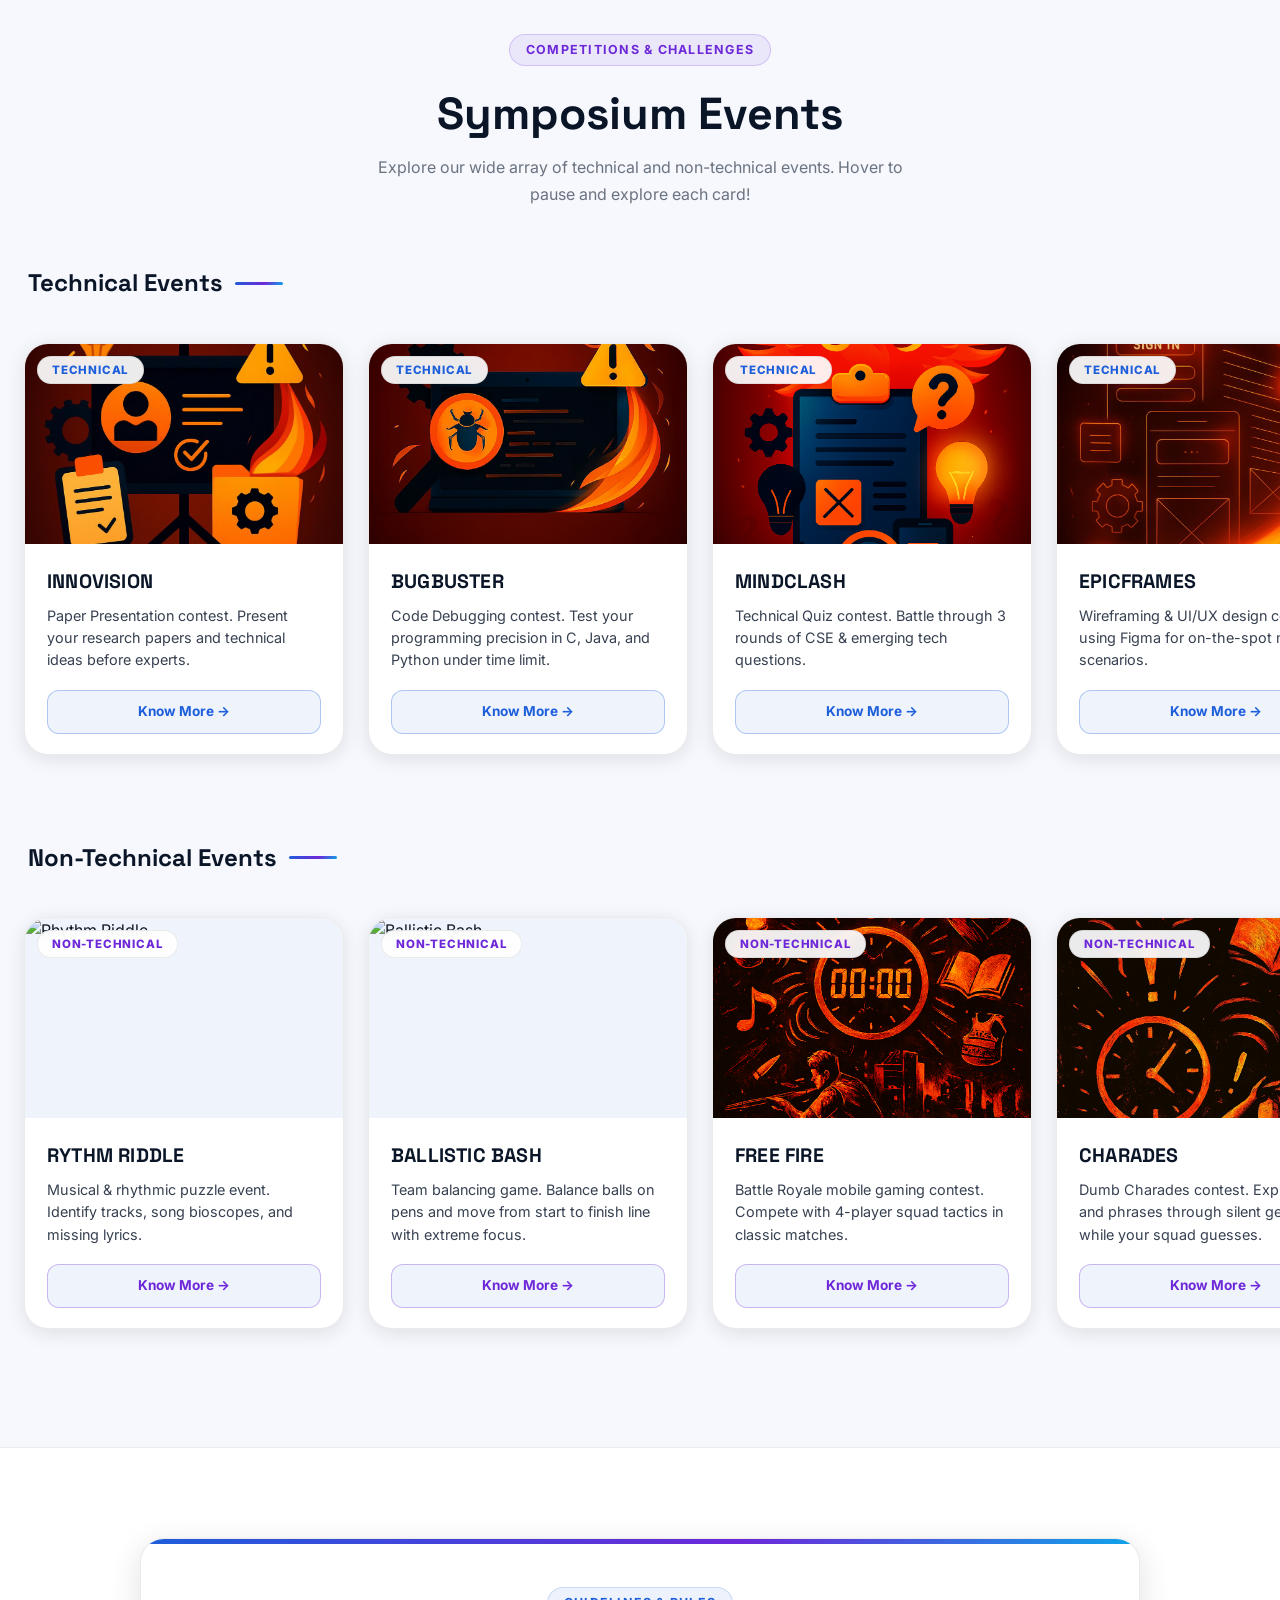
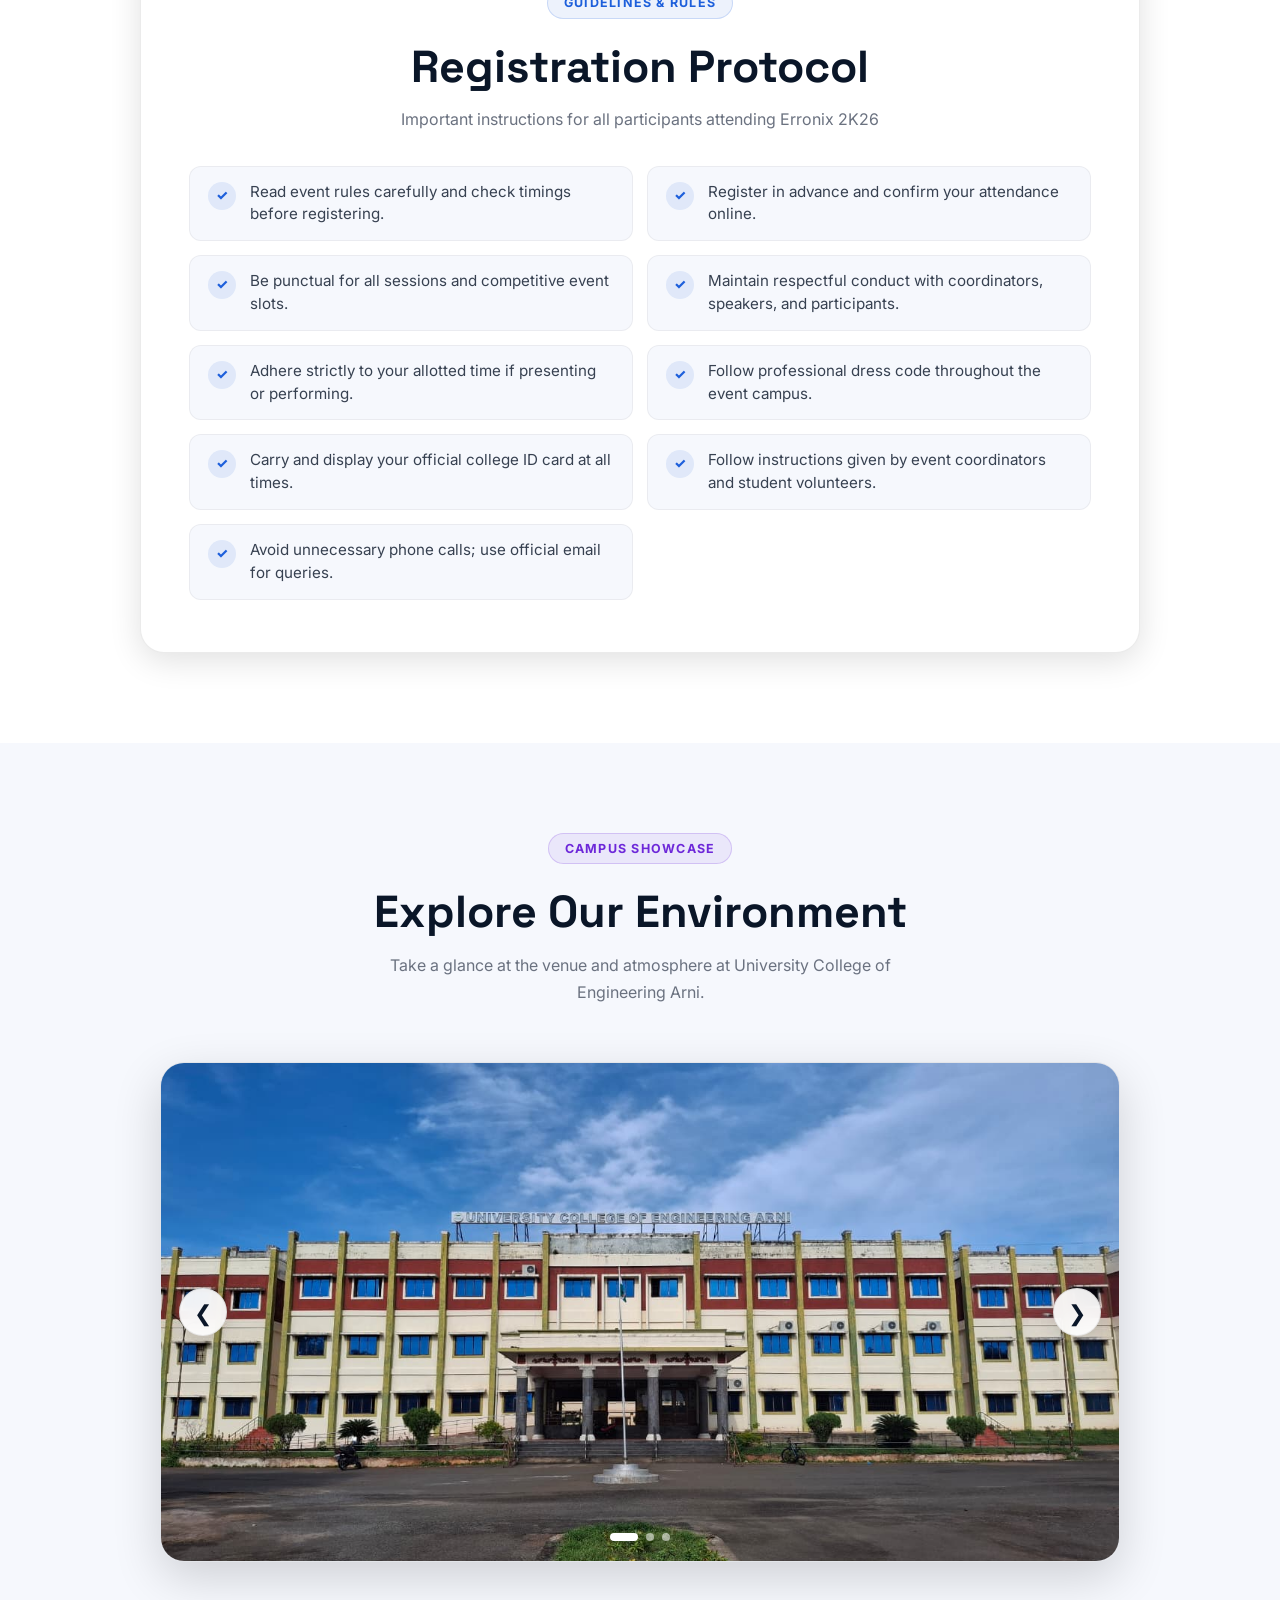
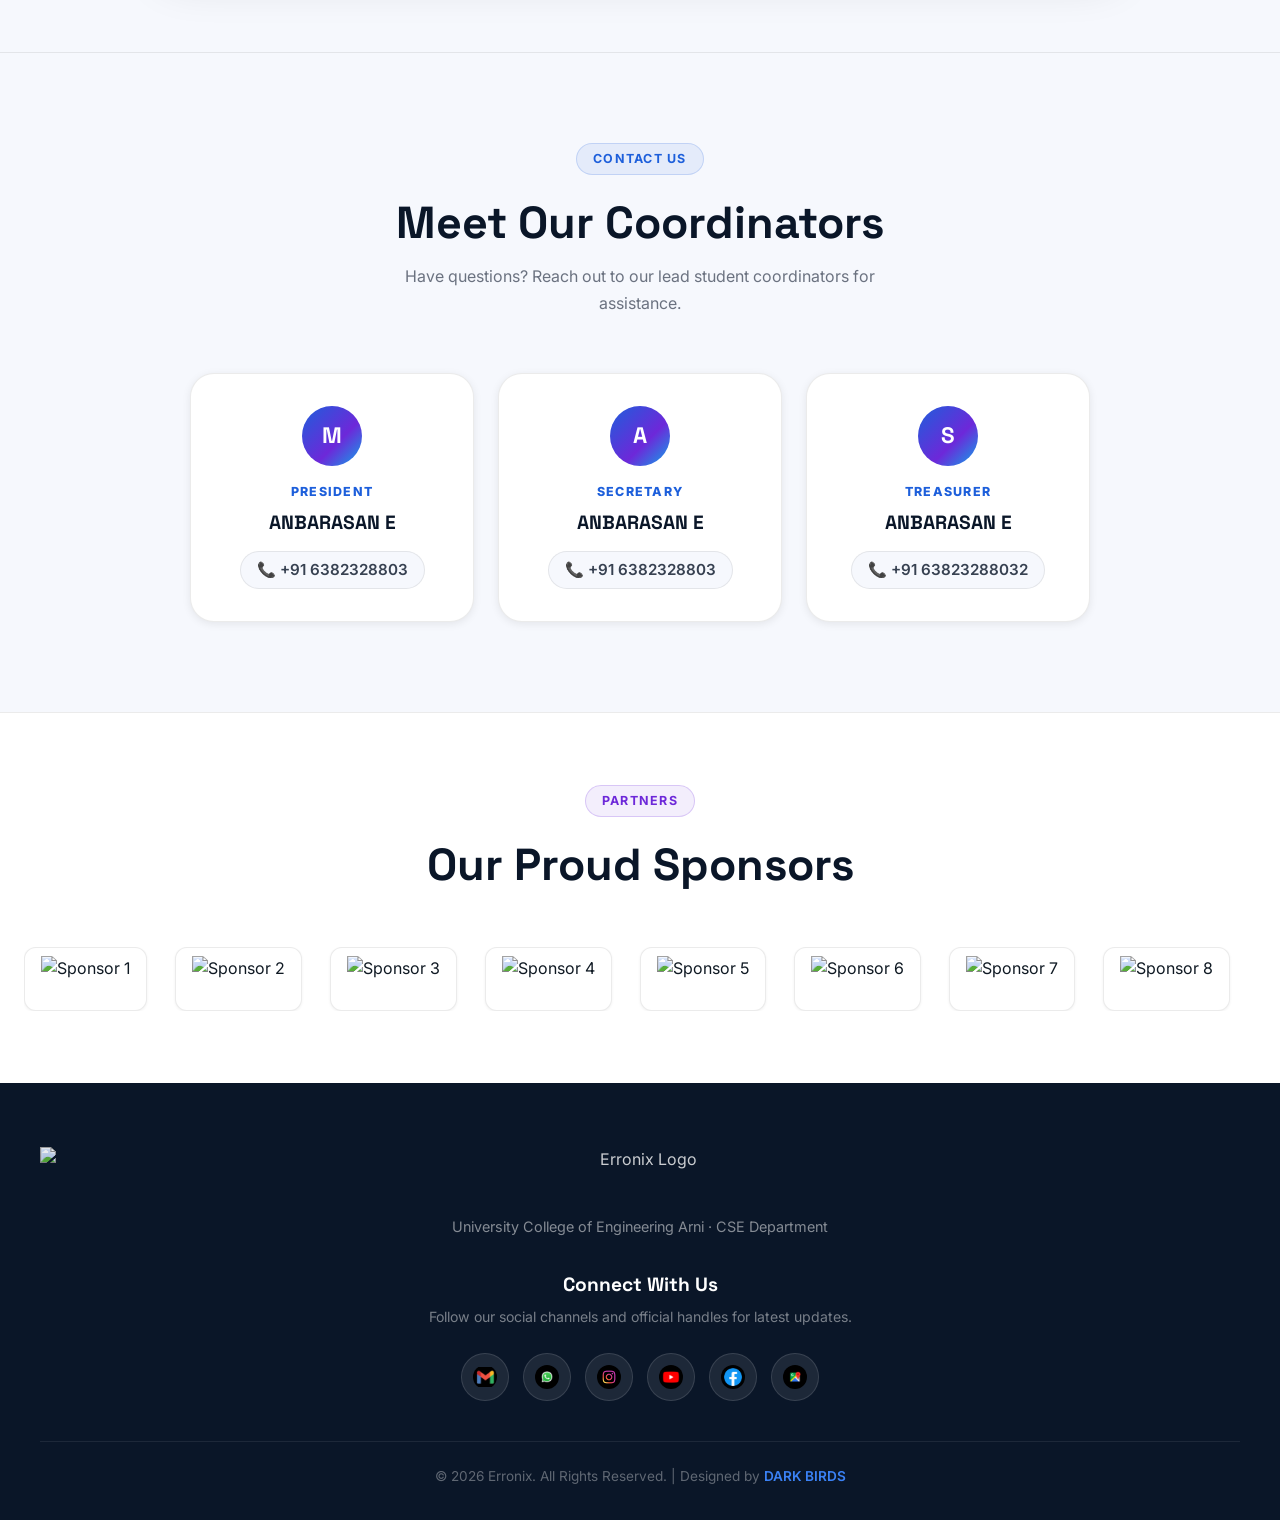
==== commit 09d4eda3: "Update index.html" ====
--- a/index.html
+++ b/index.html
@@ -1347,57 +1347,21 @@
       overflow-x: auto;
       overflow-y: hidden;
       position: relative;
-      padding: 16px 0 24px;
+      padding: 20px 24px 28px;
       scroll-behavior: smooth;
       -webkit-overflow-scrolling: touch;
       cursor: grab;
       user-select: none;
-      scrollbar-width: thin;
-      scrollbar-color: var(--brand-blue-light) rgba(0,0,0,0.05);
+      scrollbar-width: none; /* Firefox */
+      -ms-overflow-style: none; /* IE/Edge */
+    }
+
+    .marquee-wrapper::-webkit-scrollbar {
+      display: none; /* Chrome/Safari/Blink */
     }
 
     .marquee-wrapper:active {
       cursor: grabbing;
-    }
-
-    .marquee-wrapper::-webkit-scrollbar {
-      height: 6px;
-    }
-
-    .marquee-wrapper::-webkit-scrollbar-track {
-      background: rgba(0, 0, 0, 0.04);
-      border-radius: var(--radius-full);
-      margin: 0 24px;
-    }
-
-    .marquee-wrapper::-webkit-scrollbar-thumb {
-      background: var(--brand-blue-light);
-      border-radius: var(--radius-full);
-    }
-
-    .marquee-wrapper::-webkit-scrollbar-thumb:hover {
-      background: var(--brand-blue);
-    }
-
-    .marquee-wrapper::before,
-    .marquee-wrapper::after {
-      content: '';
-      position: absolute;
-      top: 0;
-      width: 120px;
-      height: 100%;
-      z-index: 5;
-      pointer-events: none;
-    }
-
-    .marquee-wrapper::before {
-      left: 0;
-      background: linear-gradient(to right, var(--bg-main), transparent);
-    }
-
-    .marquee-wrapper::after {
-      right: 0;
-      background: linear-gradient(to left, var(--bg-main), transparent);
     }
 
     .marquee-track {
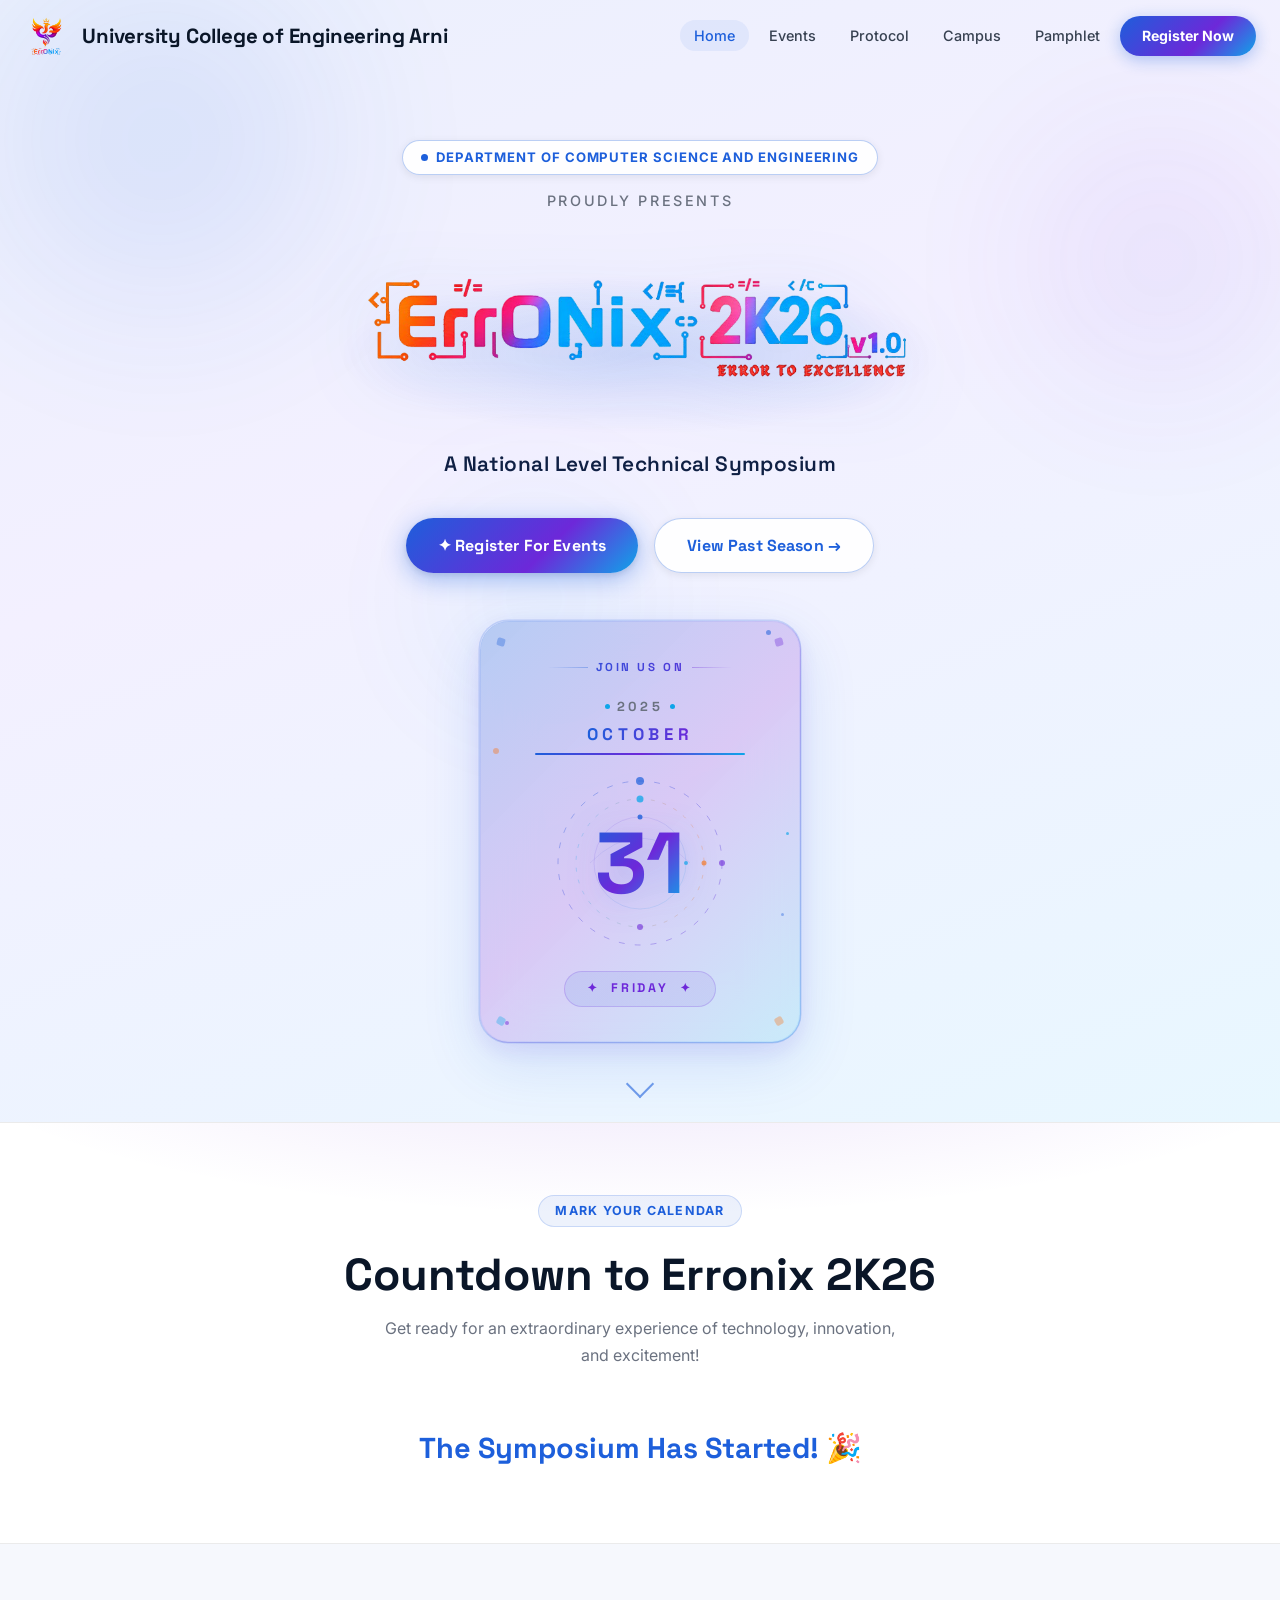
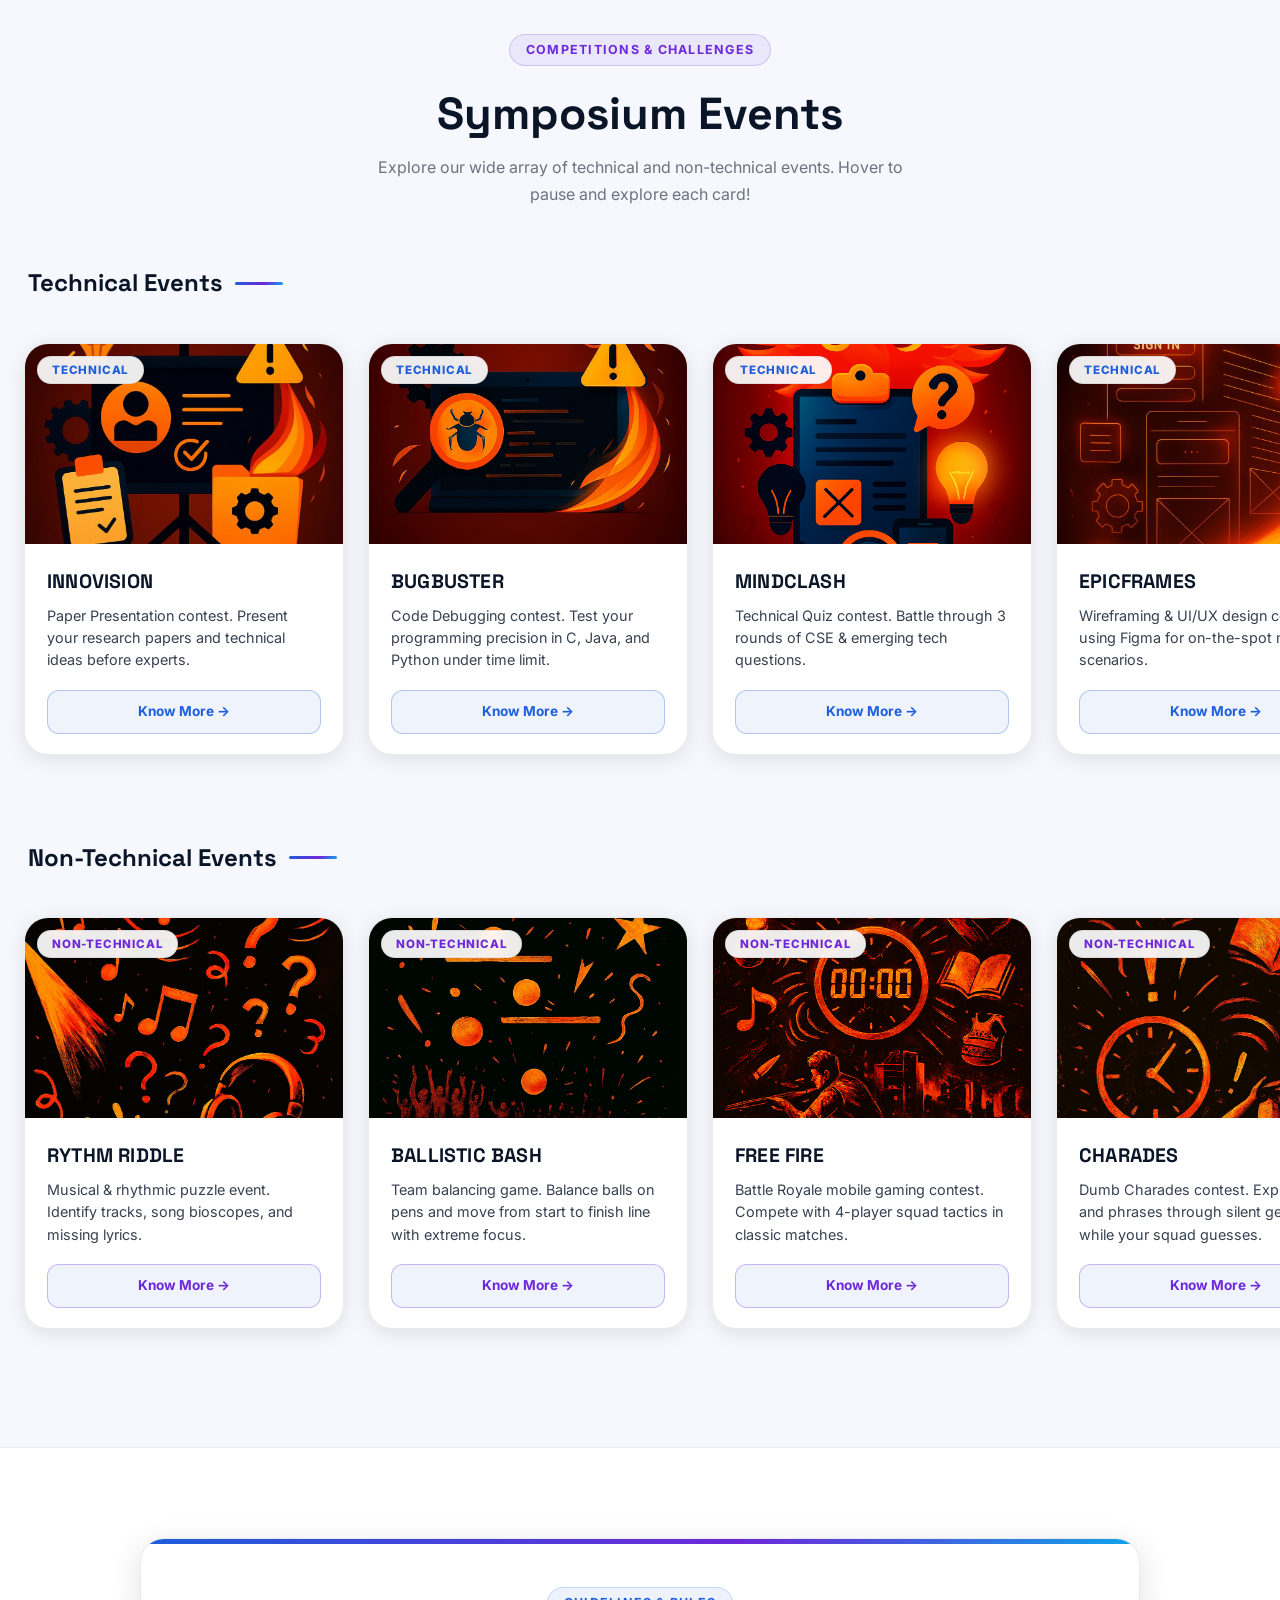
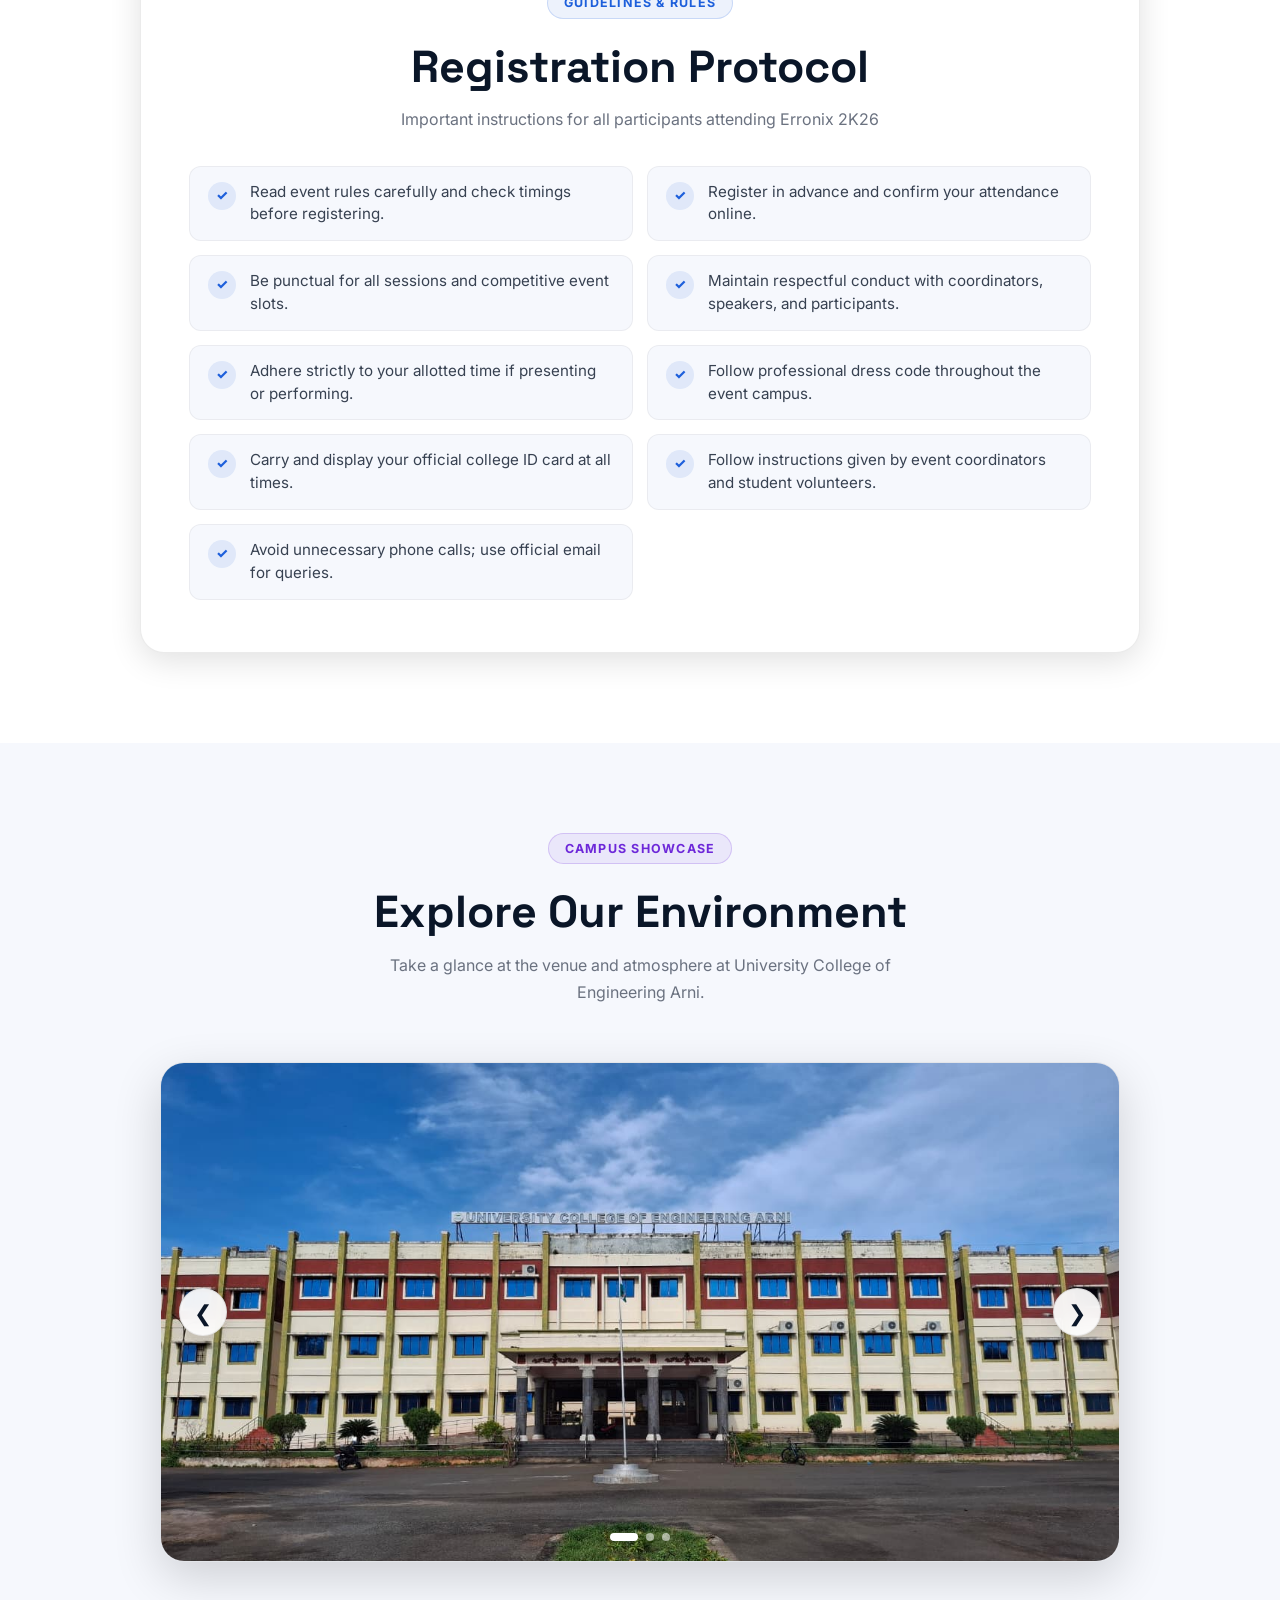
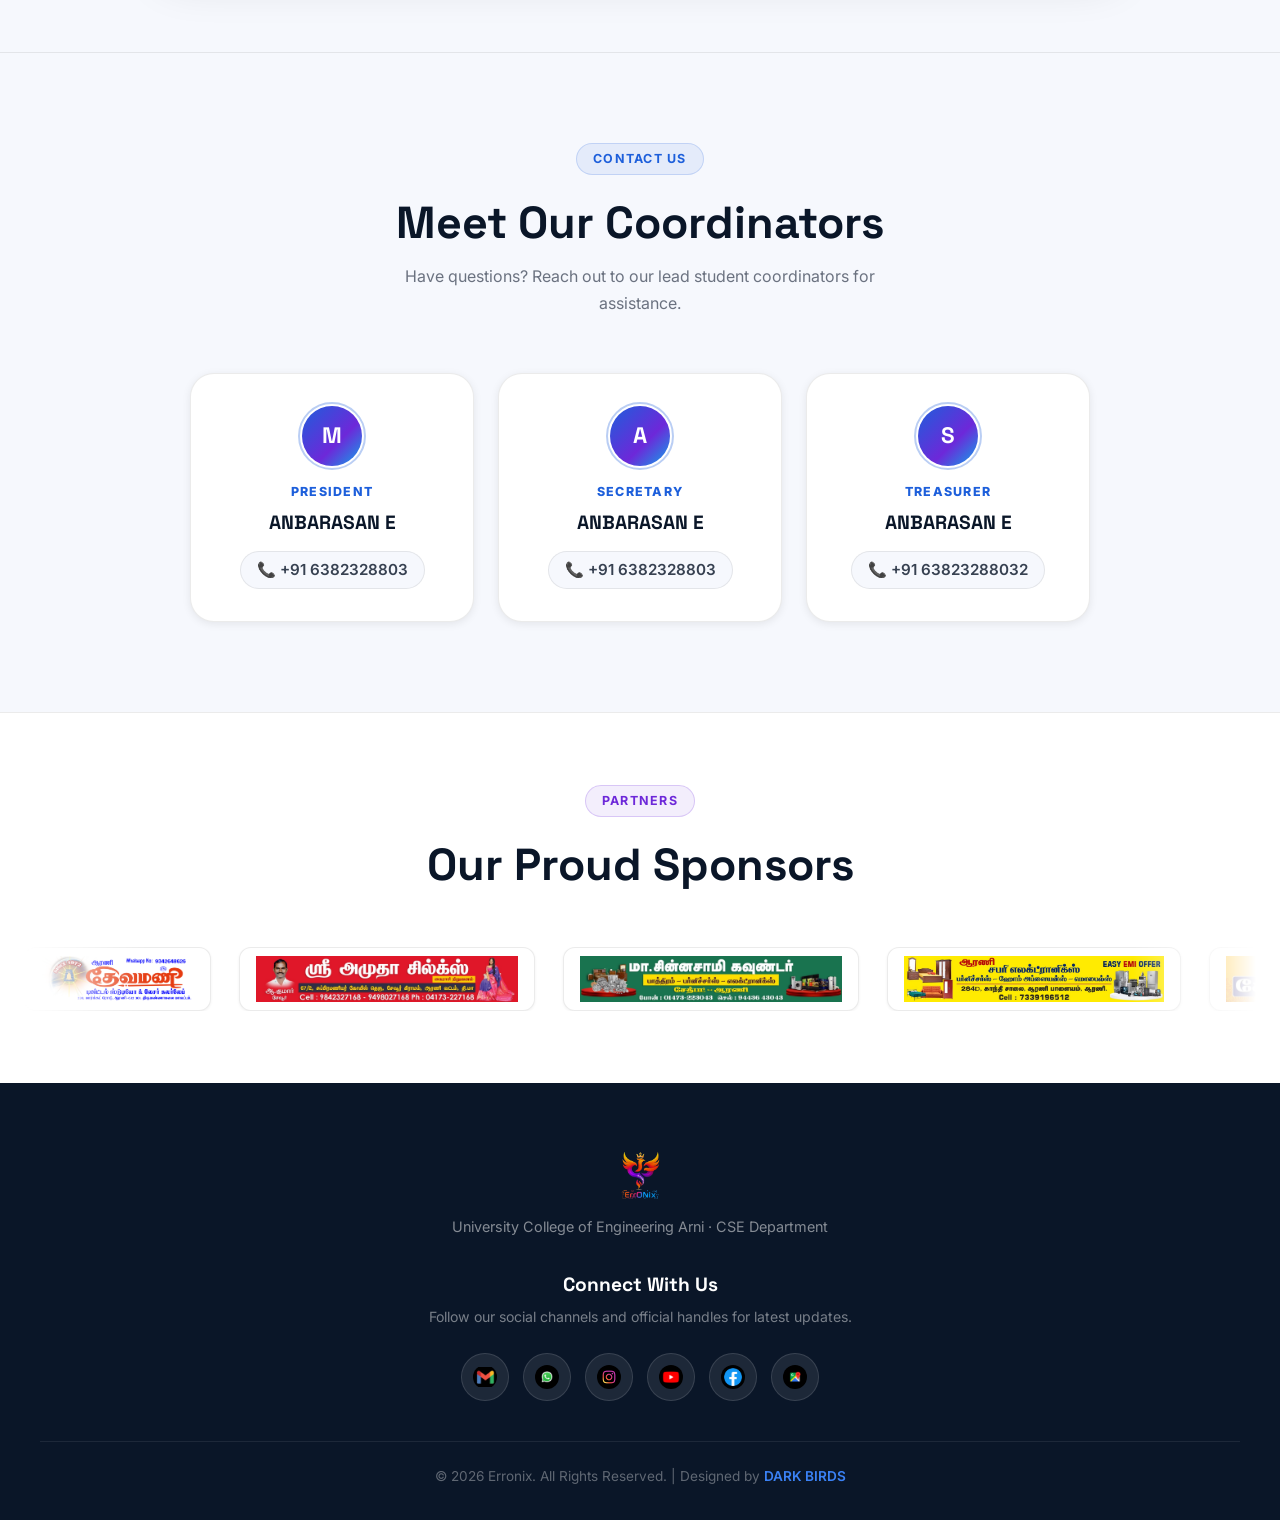
==== commit 0c35666a: "UI/UX Redesign & Animations Upgrade: Modern Light Theme, Animated Date Card, Header Title Fixes & In" ====
--- a/index.html
+++ b/index.html
@@ -2069,6 +2069,147 @@
         min-width: 90px;
         padding: 20px 18px 16px;
       }
+    }
+
+    /* =============================================
+       STAGGERED REVEAL - children
+    ============================================= */
+    .reveal-child {
+      opacity: 0;
+      transform: translateY(22px);
+      transition: opacity 0.55s cubic-bezier(0.4,0,0.2,1), transform 0.55s cubic-bezier(0.4,0,0.2,1);
+    }
+    .reveal-child.visible { opacity: 1; transform: translateY(0); }
+
+    /* =============================================
+       MOBILE NAV - animated slide/fade drawer
+    ============================================= */
+    @media (max-width: 768px) {
+      .nav-menu {
+        display: flex !important; /* override display:none; controlled by opacity/pointer-events */
+        flex-direction: column;
+        position: absolute;
+        top: 72px;
+        left: 0;
+        right: 0;
+        background: var(--bg-glass-strong);
+        backdrop-filter: blur(20px);
+        border-bottom: 1px solid var(--border-light);
+        padding: 16px 20px 24px;
+        gap: 4px;
+        box-shadow: var(--shadow-lg);
+        /* slide-in animation state */
+        opacity: 0;
+        transform: translateY(-8px);
+        pointer-events: none;
+        transition: opacity 0.28s cubic-bezier(0.4,0,0.2,1), transform 0.28s cubic-bezier(0.4,0,0.2,1);
+      }
+      .nav-menu.show {
+        opacity: 1;
+        transform: translateY(0);
+        pointer-events: auto;
+      }
+    }
+
+    /* Hamburger → X morph */
+    .mobile-toggle.open span:nth-child(1) {
+      transform: translateY(7px) rotate(45deg);
+    }
+    .mobile-toggle.open span:nth-child(2) {
+      opacity: 0;
+      transform: scaleX(0);
+    }
+    .mobile-toggle.open span:nth-child(3) {
+      transform: translateY(-7px) rotate(-45deg);
+    }
+
+    /* =============================================
+       BUTTON - active press scale + ripple shine
+    ============================================= */
+    .btn-primary-hero:active,
+    .btn-nav-register:active {
+      transform: scale(0.97) translateY(0) !important;
+    }
+    .btn-secondary-hero:active { transform: scale(0.97) translateY(0) !important; }
+    .btn-event:active { transform: scale(0.96) translateY(0) !important; }
+
+    /* Shine sweep on primary CTA */
+    .btn-primary-hero::after {
+      content: '';
+      position: absolute;
+      top: 0; left: -75%;
+      width: 50%; height: 100%;
+      background: linear-gradient(90deg, transparent, rgba(255,255,255,0.28), transparent);
+      transform: skewX(-20deg);
+      transition: left 0.55s ease;
+      pointer-events: none;
+    }
+    .btn-primary-hero:hover::after { left: 130%; }
+
+    /* =============================================
+       COUNTDOWN - digit flip tick
+    ============================================= */
+    @keyframes digitTick {
+      0%   { transform: translateY(-18px); opacity: 0; }
+      100% { transform: translateY(0);     opacity: 1; }
+    }
+    .flip-value.tick {
+      animation: digitTick 0.28s cubic-bezier(0.34,1.56,0.64,1) both;
+    }
+
+    /* Seconds box pulse glow */
+    @keyframes secondsPulse {
+      0%,100% { box-shadow: var(--shadow-md); }
+      50%      { box-shadow: var(--shadow-md), 0 0 22px rgba(29,95,219,0.32); }
+    }
+    .time-card.seconds-glow {
+      animation: secondsPulse 1s ease-in-out;
+    }
+
+    /* =============================================
+       COORDINATOR - avatar pulse ring
+    ============================================= */
+    .coordinator-avatar {
+      position: relative;
+    }
+    .coordinator-avatar::after {
+      content: '';
+      position: absolute;
+      inset: -4px;
+      border-radius: 50%;
+      border: 2px solid rgba(29,95,219,0.3);
+      animation: avatarRing 2.6s ease-in-out infinite;
+    }
+    @keyframes avatarRing {
+      0%,100% { transform: scale(1);   opacity: 0.7; }
+      50%      { transform: scale(1.12); opacity: 0; }
+    }
+
+    /* =============================================
+       SPONSORS - edge fade mask
+    ============================================= */
+    .sponsor-marquee {
+      -webkit-mask-image: linear-gradient(to right, transparent 0%, black 10%, black 90%, transparent 100%);
+      mask-image: linear-gradient(to right, transparent 0%, black 10%, black 90%, transparent 100%);
+    }
+    /* smooth hover pause */
+    .sponsor-track {
+      transition: animation-play-state 0.3s;
+    }
+
+    /* =============================================
+       PREFERS-REDUCED-MOTION
+    ============================================= */
+    @media (prefers-reduced-motion: reduce) {
+      .reveal, .reveal-child { transition: none; }
+      .nav-menu { transition: none; }
+      .flip-value.tick { animation: none; }
+      .time-card.seconds-glow { animation: none; }
+      .coordinator-avatar::after { animation: none; }
+      .btn-primary-hero::after { display: none; }
+      .marquee-track, .marquee-track-reverse, .sponsor-track { animation: none !important; }
+      .orb { animation: none; }
+      .mobile-toggle span { transition: none; }
     }
   </style>
 </head>
@@ -2556,39 +2697,39 @@
       </div>
 
       <ul class="protocol-grid">
-        <li class="protocol-item">
+        <li class="protocol-item reveal-child">
           <div class="protocol-icon">✓</div>
           <span class="protocol-text">Read event rules carefully and check timings before registering.</span>
         </li>
-        <li class="protocol-item">
+        <li class="protocol-item reveal-child">
           <div class="protocol-icon">✓</div>
           <span class="protocol-text">Register in advance and confirm your attendance online.</span>
         </li>
-        <li class="protocol-item">
+        <li class="protocol-item reveal-child">
           <div class="protocol-icon">✓</div>
           <span class="protocol-text">Be punctual for all sessions and competitive event slots.</span>
         </li>
-        <li class="protocol-item">
+        <li class="protocol-item reveal-child">
           <div class="protocol-icon">✓</div>
           <span class="protocol-text">Maintain respectful conduct with coordinators, speakers, and participants.</span>
         </li>
-        <li class="protocol-item">
+        <li class="protocol-item reveal-child">
           <div class="protocol-icon">✓</div>
           <span class="protocol-text">Adhere strictly to your allotted time if presenting or performing.</span>
         </li>
-        <li class="protocol-item">
+        <li class="protocol-item reveal-child">
           <div class="protocol-icon">✓</div>
           <span class="protocol-text">Follow professional dress code throughout the event campus.</span>
         </li>
-        <li class="protocol-item">
+        <li class="protocol-item reveal-child">
           <div class="protocol-icon">✓</div>
           <span class="protocol-text">Carry and display your official college ID card at all times.</span>
         </li>
-        <li class="protocol-item">
+        <li class="protocol-item reveal-child">
           <div class="protocol-icon">✓</div>
           <span class="protocol-text">Follow instructions given by event coordinators and student volunteers.</span>
         </li>
-        <li class="protocol-item">
+        <li class="protocol-item reveal-child">
           <div class="protocol-icon">✓</div>
           <span class="protocol-text">Avoid unnecessary phone calls; use official email for queries.</span>
         </li>
@@ -2822,7 +2963,7 @@
       animate();
     })();
 
-    /* ---- Navbar scroll ---- */
+    /* ---- Navbar scroll & Mobile Menu ---- */
     const navbar = document.getElementById('mainNavbar');
     const menuToggle = document.getElementById('menuToggle');
     const navMenu = document.getElementById('navMenu');
@@ -2831,11 +2972,18 @@
       navbar.classList.toggle('scrolled', window.scrollY > 40);
     });
 
-    menuToggle.addEventListener('click', () => navMenu.classList.toggle('show'));
+    menuToggle.addEventListener('click', () => {
+      const isOpen = navMenu.classList.toggle('show');
+      menuToggle.classList.toggle('open', isOpen);
+      menuToggle.setAttribute('aria-expanded', isOpen);
+    });
 
     // Close menu on link click (mobile)
     navMenu.querySelectorAll('a').forEach(link => {
-      link.addEventListener('click', () => navMenu.classList.remove('show'));
+      link.addEventListener('click', () => {
+        navMenu.classList.remove('show');
+        menuToggle.classList.remove('open');
+      });
     });
 
     /* ---- Active nav highlight on scroll ---- */
@@ -2866,8 +3014,23 @@
       }
     });
 
-    /* ---- Countdown ---- */
+    /* ---- Countdown with digit flip tick & seconds pulse ---- */
     const eventDateUTC = new Date("2025-10-31T09:00:00Z").getTime();
+    const cdEls = {
+      days: document.getElementById('days'),
+      hours: document.getElementById('hours'),
+      minutes: document.getElementById('minutes'),
+      seconds: document.getElementById('seconds'),
+    };
+    const secCard = cdEls.seconds ? cdEls.seconds.closest('.time-card') : null;
+
+    function animateTick(el, newVal) {
+      if (el.textContent === String(newVal)) return;
+      el.classList.remove('tick');
+      void el.offsetWidth; // trigger reflow
+      el.textContent = newVal;
+      el.classList.add('tick');
+    }
 
     function updateCountdown() {
       const diff = eventDateUTC - Date.now();
@@ -2882,10 +3045,18 @@
       const s = Math.floor((diff % 60000) / 1000);
 
       function pad(n) { return String(n).padStart(2, '0'); }
-      document.getElementById('days').textContent = d;
-      document.getElementById('hours').textContent = pad(h);
-      document.getElementById('minutes').textContent = pad(m);
-      document.getElementById('seconds').textContent = pad(s);
+
+      if (cdEls.days) animateTick(cdEls.days, d);
+      if (cdEls.hours) animateTick(cdEls.hours, pad(h));
+      if (cdEls.minutes) animateTick(cdEls.minutes, pad(m));
+      if (cdEls.seconds) {
+        animateTick(cdEls.seconds, pad(s));
+        if (secCard) {
+          secCard.classList.remove('seconds-glow');
+          void secCard.offsetWidth;
+          secCard.classList.add('seconds-glow');
+        }
+      }
     }
 
     setInterval(updateCountdown, 1000);
@@ -2932,7 +3103,7 @@
     closeBrochureModal.addEventListener('click', () => brochureModal.classList.remove('active'));
     brochureModal.addEventListener('click', e => { if (e.target === brochureModal) brochureModal.classList.remove('active'); });
 
-    /* ---- Scroll Reveal ---- */
+    /* ---- Scroll Reveal for Sections ---- */
     const revealEls = document.querySelectorAll('.reveal');
     const revObs = new IntersectionObserver((entries) => {
       entries.forEach(entry => {
@@ -2945,11 +3116,27 @@
 
     revealEls.forEach(el => revObs.observe(el));
 
+    /* ---- Staggered Scroll Reveal for Children (.reveal-child) ---- */
+    const revChildEls = document.querySelectorAll('.reveal-child');
+    const revChildObs = new IntersectionObserver((entries) => {
+      entries.forEach(entry => {
+        if (entry.isIntersecting) {
+          const siblings = Array.from(entry.target.parentElement.querySelectorAll('.reveal-child'));
+          const idx = siblings.indexOf(entry.target);
+          setTimeout(() => {
+            entry.target.classList.add('visible');
+          }, idx * 90);
+          revChildObs.unobserve(entry.target);
+        }
+      });
+    }, { threshold: 0.08, rootMargin: '0px 0px -30px 0px' });
+
+    revChildEls.forEach(el => revChildObs.observe(el));
+
     /* ---- Date Card 3D Tilt & Intersection Trigger ---- */
     const edcCard = document.getElementById('edcCard');
     const edcNumber = document.getElementById('edcNumber');
     if (edcCard) {
-      // Intersection Observer for month line & loaded state trigger
       const cardObs = new IntersectionObserver((entries) => {
         entries.forEach(entry => {
           if (entry.isIntersecting) {
@@ -2961,7 +3148,6 @@
       }, { threshold: 0.2 });
       cardObs.observe(edcCard);
 
-      // Subtle 3D Tilt (Max +-3 deg)
       edcCard.addEventListener('mousemove', (e) => {
         if (window.matchMedia('(prefers-reduced-motion: reduce)').matches) return;
         const rect = edcCard.getBoundingClientRect();
@@ -3008,7 +3194,6 @@
         wrapper.scrollLeft = scrollLeft - walk;
       });
 
-      // Enable horizontal scrolling with mouse wheel
       wrapper.addEventListener('wheel', (e) => {
         if (e.deltaY !== 0) {
           wrapper.scrollLeft += e.deltaY;
